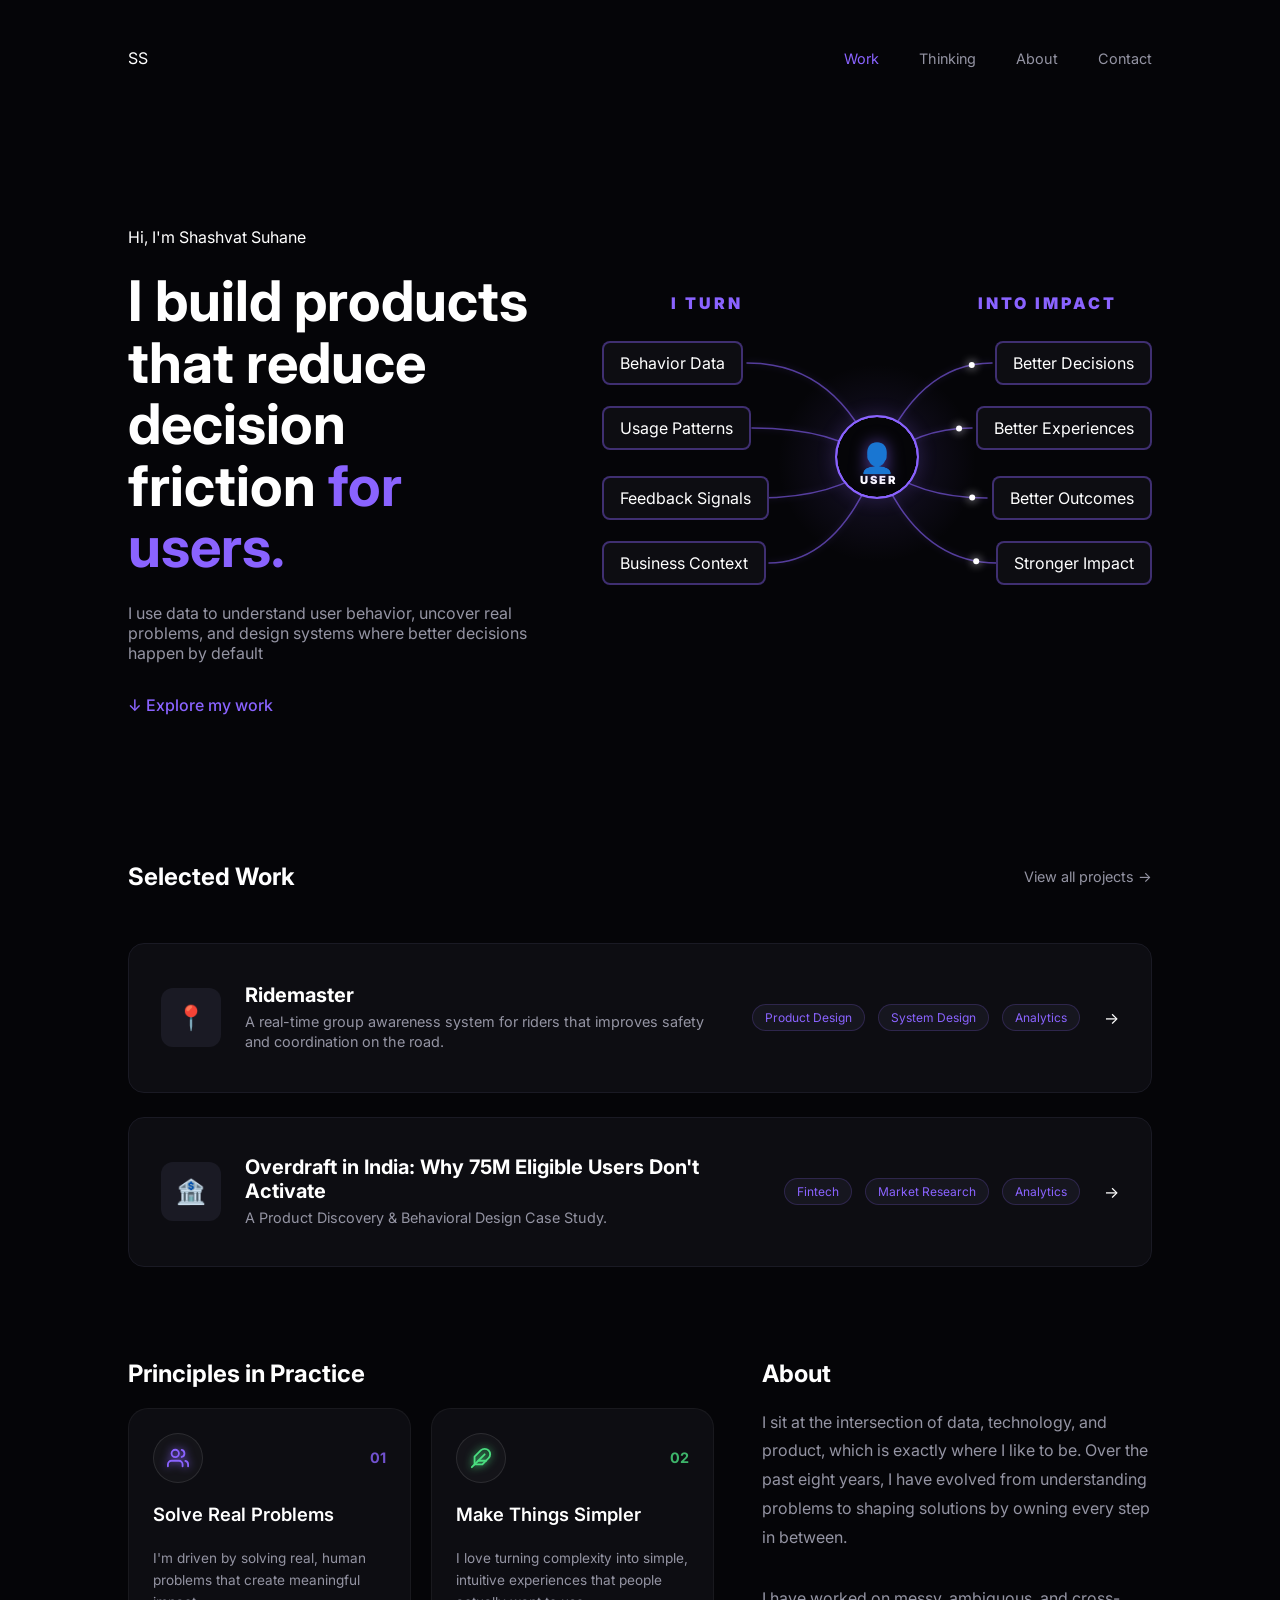
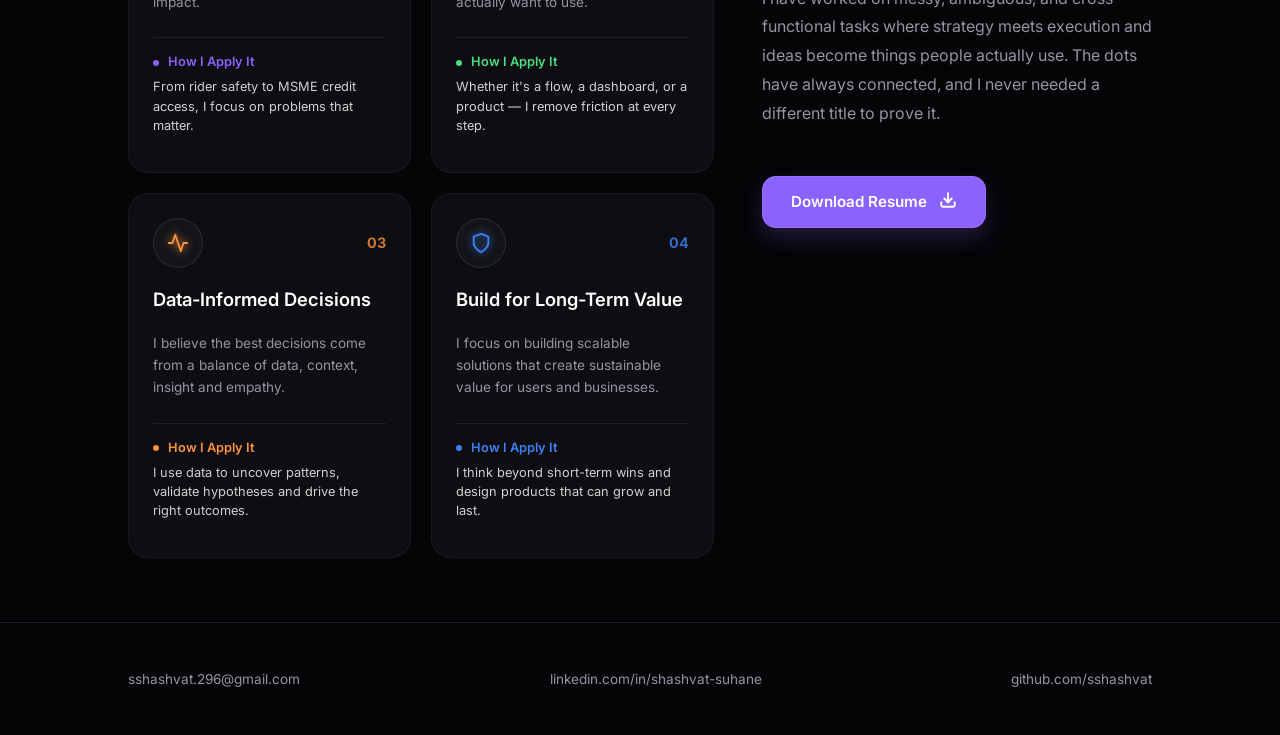
==== index.html @ 55e7e3af "philosphy header" ====
<!DOCTYPE html>
<html lang="en">
<head>
    <meta charset="UTF-8">
    <meta name="viewport" content="width=device-width, initial-scale=1.0">
    <title>Shashvat Suhane | PM Portfolio</title>
    <link rel="stylesheet" href="styles.css">
    <link href="https://fonts.googleapis.com/css2?family=Inter:wght@400;500;700&display=swap" rel="stylesheet">
</head>
<body>
    <header>
        <nav>
            <div class="logo">SS</div>
            <ul>
                <li><a href="#work" class="active">Work</a></li>
                <li><a href="#thinking">Thinking</a></li>
                <li><a href="#about">About</a></li>
                <li><a href="#">Contact</a></li>
            </ul>
        </nav>
    </header>

    <main>
        <section class="hero">
            <div class="hero-text">
                <p class="greeting">Hi, I'm Shashvat Suhane</p>
                <h1>I build products that reduce decision friction<span> for users.</span></h1>
                <p class="subtext">I use data to understand user behavior, uncover real problems, and design systems where better decisions happen by default </span></p>
                <a href="#work" class="explore-link">↓ Explore my work</a>
            </div>

            <div class="data-flow-container">
    <div class="column-header left-header">I TURN</div>
    <div class="column-header right-header">INTO IMPACT</div>

    <!-- ADD THIS WRAPPER TO LOCK ALIGNMENT -->
    <div class="flow-inner-box">
        <div class="nodes left">
            <div class="node n1">Behavior Data</div>
            <div class="node n2">Usage Patterns</div>
            <div class="node n3">Feedback Signals</div>
            <div class="node n4">Business Context</div>
        </div>

        <div class="user-core">
            <div class="user-icon-circle">
                <span class="user-icon">👤</span>
                <div class="pulse-ring"></div>
                <div class="pulse-ring delay"></div>
            </div>
            <span class="label">USER</span>
        </div>

        <div class="nodes right">
            <div class="node n5">Better Decisions</div>
            <div class="node n6">Better Experiences</div>
            <div class="node n7">Better Outcomes</div>
            <div class="node n8">Stronger Impact</div>
        </div>
    <svg class="flow-lines" viewBox="0 0 500 500" preserveAspectRatio="none">
    <path id="p1" d="M120,150 Q210,150 250,250" class="path-line"></path>
    <path id="p2" d="M125,215 Q210,215 250,250" class="path-line"></path>
    <path id="p3" d="M130,285 Q210,285 250,250" class="path-line"></path>
    <path id="p4" d="M142,350 Q210,350 250,250" class="path-line"></path>
    
    <path id="p5" d="M250,250 Q290,150 365,150" class="path-line"></path>
    <path id="p6" d="M250,250 Q290,215 345,215" class="path-line"></path>
    <path id="p7" d="M250,250 Q290,285 360,285" class="path-line"></path>
    <path id="p8" d="M250,250 Q290,350 370,350" class="path-line"></path>

        <circle r="3" fill="#fff" class="particle">
    <animateMotion dur="2s" repeatCount="indefinite" calcMode="linear"><mpath href="#p1"></mpath></animateMotion>
</circle>
<circle r="3" fill="#fff" class="particle">
    <animateMotion dur="2s" repeatCount="indefinite" calcMode="linear"><mpath href="#p2"></mpath></animateMotion>
</circle>
<circle r="3" fill="#fff" class="particle">
    <animateMotion dur="2s" repeatCount="indefinite" calcMode="linear"><mpath href="#p3"></mpath></animateMotion></circle>
<circle r="3" fill="#fff" class="particle">
    <animateMotion dur="2s" repeatCount="indefinite" calcMode="linear"><mpath href="#p4"></mpath></animateMotion>
</circle>

<circle r="3" fill="#fff" class="particle">
    <animateMotion dur="2s" repeatCount="indefinite" keyPoints="0;1" keyTimes="0;1" calcMode="linear">
        <mpath href="#p5"></mpath></animateMotion>
</circle>
<circle r="3" fill="#fff" class="particle">
    <animateMotion dur="2s" repeatCount="indefinite" keyPoints="0;1" keyTimes="0;1" calcMode="linear">
        <mpath href="#p6"></mpath></animateMotion>
</circle>
<circle r="3" fill="#fff" class="particle">
    <animateMotion dur="2s" repeatCount="indefinite" keyPoints="0;1" keyTimes="0;1" calcMode="linear">
        <mpath href="#p7"></mpath></animateMotion>
</circle>
<circle r="3" fill="#fff" class="particle">
    <animateMotion dur="2s" repeatCount="indefinite" keyPoints="0;1" keyTimes="0;1" calcMode="linear">
        <mpath href="#p8"></mpath></animateMotion>
</circle>
    </svg>
</div>
        </section>

        <section id="work" class="work-section">
            <div class="section-header">
                <h2>Selected Work</h2>
                <a href="#" class="view-all">View all projects →</a>
            </div>

            <div class="project-card" data-project="ridemaster" style="cursor: pointer;">
    <div class="proj-icon">📍</div>
    <div class="proj-main">
        <h3>Ridemaster</h3>
        <p>A real-time group awareness system for riders that improves safety and coordination on the road.</p>
    </div>
    <div class="proj-tags">
        <span>Product Design</span>
        <span>System Design</span>
        <span>Analytics</span>
    </div>
    <div class="proj-arrow">→</div>
</div>

           <div class="project-card" data-project="overdraft" style="cursor: pointer;">
    <div class="proj-icon msme-icon">🏦</div>
    <div class="proj-main">
        <h3>Overdraft in India: Why 75M Eligible Users Don't Activate</h3>
        <p>A Product Discovery & Behavioral Design Case Study.</p>
    </div>
    <div class="proj-tags">
        <span>Fintech</span><span>Market Research</span><span>Analytics</span>
    </div>
    <div class="proj-arrow">→</div>
</div>
        </section>

        <section class="bottom-grid">

            <div class="principles-column">
            <h2 class="section-heading">Principles in Practice</h2>
            <div class="philosophy-grid">
    <div class="p-card purple">
        <div class="p-header">
            <div class="p-icon">
                <svg viewBox="0 0 24 24" fill="none" stroke="currentColor" stroke-width="2" stroke-linecap="round" stroke-linejoin="round">
                    <path d="M17 21v-2a4 4 0 0 0-4-4H5a4 4 0 0 0-4 4v2"></path>
                    <circle cx="9" cy="7" r="4"></circle>
                    <path d="M23 21v-2a4 4 0 0 0-3-3.87"></path>
                    <path d="M16 3.13a4 4 0 0 1 0 7.75"></path>
                </svg>
            </div>
            <span class="p-num">01</span>
        </div>
        <h3>Solve Real Problems</h3>
        <p class="p-desc">I'm driven by solving real, human problems that create meaningful impact.</p>
        <div class="p-apply">
            <span class="dot"></span> How I apply it
            <p>From rider safety to MSME credit access, I focus on problems that matter.</p>
        </div>
    </div>

    <div class="p-card green">
        <div class="p-header">
            <div class="p-icon">
                <svg viewBox="0 0 24 24" fill="none" stroke="currentColor" stroke-width="2" stroke-linecap="round" stroke-linejoin="round">
                    <path d="M20.24 12.24a6 6 0 0 0-8.49-8.49L5 10.5V19h8.5z"></path>
                    <line x1="16" y1="8" x2="2" y2="22"></line>
                    <line x1="17.5" y1="15" x2="9" y2="15"></line>
                </svg>
            </div>
            <span class="p-num">02</span>
        </div>
        <h3>Make Things Simpler</h3>
        <p class="p-desc">I love turning complexity into simple, intuitive experiences that people actually want to use.</p>
        <div class="p-apply">
            <span class="dot"></span> How I apply it
            <p>Whether it's a flow, a dashboard, or a product — I remove friction at every step.</p>
        </div>
    </div>

    <div class="p-card orange">
        <div class="p-header">
            <div class="p-icon">
                <svg viewBox="0 0 24 24" fill="none" stroke="currentColor" stroke-width="2" stroke-linecap="round" stroke-linejoin="round">
                    <polyline points="22 12 18 12 15 21 9 3 6 12 2 12"></polyline>
                </svg>
            </div>
            <span class="p-num">03</span>
        </div>
        <h3>Data-Informed Decisions</h3>
        <p class="p-desc">I believe the best decisions come from a balance of data, context, insight and empathy.</p>
        <div class="p-apply">
            <span class="dot"></span> How I apply it
            <p>I use data to uncover patterns, validate hypotheses and drive the right outcomes.</p>
        </div>
    </div>

    <div class="p-card blue">
        <div class="p-header">
            <div class="p-icon">
                <svg viewBox="0 0 24 24" fill="none" stroke="currentColor" stroke-width="2" stroke-linecap="round" stroke-linejoin="round">
                    <path d="M12 22s8-4 8-10V5l-8-3-8 3v7c0 6 8 10 8 10z"></path>
                </svg>
            </div>
            <span class="p-num">04</span>
        </div>
        <h3>Build for Long-Term Value</h3>
        <p class="p-desc">I focus on building scalable solutions that create sustainable value for users and businesses.</p>
        <div class="p-apply">
            <span class="dot"></span> How I apply it
            <p>I think beyond short-term wins and design products that can grow and last.</p>
        </div>
    </div>
</div>
</div>
            <div class="about-box" id="about">
                <h2>About</h2>
                <p>I sit at the intersection of data, technology, and product, which is exactly where I like to be. Over the past eight years, I have evolved from understanding problems to shaping solutions by owning every step in between.</p>
<p>I have worked on messy, ambiguous, and cross-functional tasks where strategy meets execution and ideas become things people actually use. The dots have always connected, and I never needed a different title to prove it.
</p>
<a href="assets/Shashvat_Suhane_Resume.pdf" download class="resume-btn">
        <span class="btn-text">Download Resume</span>
        <span class="btn-icon">
            <svg viewBox="0 0 24 24" fill="none" stroke="currentColor" stroke-width="2.5" stroke-linecap="round" stroke-linejoin="round">
                <path d="M21 15v4a2 2 0 0 1-2 2H5a2 2 0 0 1-2-2v-4"></path>
                <polyline points="7 10 12 15 17 10"></polyline>
                <line x1="12" y1="15" x2="12" y2="3"></line>
            </svg>
        </span>
    </a>
            </div>
        </section>
    </main>

    <footer>
        <div class="footer-links">
            <a href="mailto:sshashvat.296@gmail.com">sshashvat.296@gmail.com</a>
            <a href="#">linkedin.com/in/shashvat-suhane</a>
            <a href="#">github.com/sshashvat</a>
        </div>
    </footer>
<div id="projectModal" class="modal">
    <div class="modal-content">
        <span class="close-button">&times;</span>
        <div id="modalBody">
            </div>
    </div>
</div>
<script src="script.js"></script>
</body>
</html>
---- styles.css ----
:root {
    --bg-color: #050508;
    --card-bg: #0d0d12;
    --text-primary: #ffffff;
    --text-secondary: #9494a3;
    --accent-purple: #8a63ff;
}

body {
    background-color: var(--bg-color);
    color: var(--text-primary);
    font-family: 'Inter', sans-serif;
    margin: 0;
    scroll-behavior: smooth;
}

/* NAVBAR */
header nav {
    display: flex;
    justify-content: space-between;
    padding: 2rem 10%;
    align-items: center;
}
nav ul { display: flex; list-style: none; gap: 2.5rem; }
nav a { text-decoration: none; color: var(--text-secondary); font-size: 0.9rem; transition: 0.3s; }
nav a.active, nav a:hover { color: var(--accent-purple); }

/* HERO */
.hero {
    padding: 2rem 10%;
    display: flex;
    align-items: center;
    justify-content: space-between;
    gap: 60px;
    min-height: 70vh;
}
.hero-text {
    flex: 1; /* Takes up half the space */
    max-width: 500px;
}
.hero h1 { font-size: 3.5rem; line-height: 1.1; margin: 1.5rem 0; font-weight: 700; }
.hero h1 span { color: var(--accent-purple); }
.subtext { color: var(--text-secondary); max-width: 600px; margin-bottom: 2rem; }
.explore-link { color: var(--accent-purple); text-decoration: none; font-weight: 500; }

/* DATA FLOW (Alignment Fixed) */
/* 1. The Container: Force a stable width so Windows scrollbars don't 'push' it */
.data-flow-container {
    flex: 1.2;
    height: 500px;
    position: relative;
    display: flex;
    justify-content: center;
    align-items: center;
    width: 100%;
    scrollbar-gutter: stable; /* Prevents layout shift on Windows */
}
.flow-inner-box {
    position: relative;
    width: 550px; /* Slightly wider than SVG to give nodes breathing room */
    height: 500px;
    margin: 0 auto;
}

/* .nodes.left .node { left: 12%; transform: translateY(-50%); } */
/* .nodes.right .node { right: 12%; transform: translateY(-50%); } */
.nodes.left .node { 
    left: 0; 
    transform: translateY(-50%); 
    text-align: right;
}
.nodes.right .node { 
    right: 0; 
    transform: translateY(-50%); 
    text-align: left;
}
.nodes {
    position: absolute;
    width: 100%;
    height: 100%;
    z-index: 10;
    pointer-events: none;
}
.node-svg {
    width: 18px;
    height: 18px;
    margin-right: 12px;
    stroke: var(--accent-purple);
    stroke-width: 2;
    filter: drop-shadow(0 0 1.5px var(--accent-purple)); /* Reduced from 5px to 3px to stop bleed */
}
.node {
    position: absolute;
    transform: translateY(-50%); /* Keeps node center-aligned to line-end */
    background: #0d0d12; 
    border: 2px solid rgba(138, 99, 255, 0.4);
    padding: 10px 16px;
    border-radius: 8px;
    z-index: 110;
    white-space: nowrap;
}
.node:hover {
    background: rgba(138, 99, 255, 0.15);
    border-color: #8a63ff;
    box-shadow: 0 0 20px rgba(138, 99, 255, 0.3);
    transform: translateY(-2px) scale(1.02);
}
/* Left Side Nodes (I TURN) */
/* Left Side Nodes (I TURN) - Squeezed Vertically */
.nodes.left .node { left: 0; }
.n1 { top: 150px; }
.n2 { top: 215px; }
.n3 { top: 285px; }
.n4 { top: 350px; }

/* Right Side Nodes (INTO IMPACT) - Squeezed Vertically */
.nodes.right .node { right: 0; }
.n5 { top: 150px; }
.n6 { top: 215px; }
.n7 { top: 285px; }
.n8 { top: 350px; }

.user-core {
    position: absolute;
    top: 250px;
    left: 50%;
    transform: translate(-50%, -50%);
    z-index: 100;
    display: flex;
    flex-direction: column;
    align-items: center;/* Remove any height/width here to prevent shifting */
    justify-content: center; /* Ensures content stays vertically centered */
    width: 110px;  /* Match the .user-icon-circle width */
    height: 110px; /* Match the .user-icon-circle height */
}
.user-icon {
    font-size: 1.8rem;
    z-index: 102;
    filter: drop-shadow(0 0 8px rgba(138, 99, 255, 0.6));
}
.user-core .sub-label {
    position: relative;
    bottom: 25px;
    left: 2%; /* Places this right at the bottom edge or just below */
    font-size: 0.5rem;
    color: var(--text-secondary);
    white-space: nowrap;
    margin-top: 2px; /* Small gap from the main label */
}
.user-core::before {
    content: '';
    position: absolute;
    width: 200px;
    height: 200px;
    background: radial-gradient(circle, rgba(138, 99, 255, 0.15) 0%, transparent 70%);
    z-index: -1;
}

.user-core .label {
    position: relative;
    bottom: 24px; /* Adjust this number to move the text UP into the circle */
    left: 18%;
    transform: translateX(-50%);
    font-size: 0.7rem;
    font-weight: 900;
    letter-spacing: 2px;
    color: #ffffff;
    text-transform: uppercase;
    margin: 0; /* Removes default browser spacing that pushes it out */
    line-height: 1; /* Tightens the vertical space */
}
.user-icon-circle {
    position: relative;
    width: 80px;
    height: 80px;
    background: var(--bg-color); /* Matches your dark background */
    border: 2px solid var(--accent-purple);
    border-radius: 50%;
    display: flex;
    align-items: center;
    justify-content: center;
    box-shadow: 0 0 20px rgba(138, 99, 255, 0.2);
}
.pulse-ring {
    position: absolute; width: 100%; height: 100%; border: 1px solid var(--accent-purple);
    border-radius: 50%; animation: ripple 4s linear infinite;
    will-change: transform, opacity;
    animation-fill-mode: backwards; /* Ensures the ring starts at 0% state immediately */
}
.pulse-ring.delay { animation-delay: 2s; }
@keyframes ripple { 0% {transform: scale(1); opacity: 0.6;} 100% {transform: scale(2.8); opacity: 0;} }
@keyframes pulseFlow {
    0% { opacity: 0; }
    20% { opacity: 1; }
    80% { opacity: 1; }
    100% { opacity: 0; }
}

/* .flow-lines { 
    position: absolute;
    top: 0;
    left: 0;
    width: 100%;
    height: 100%;
    z-index: 1;
}*/
.flow-lines {
    position: absolute;
    top: 0;
    left: 25px; /* Offset to center the 500px wide SVG in 550px wrapper */
    width: 500px;
    height: 500px;
    z-index: 1;
    pointer-events: none;
}
.path-line {
    fill: none;
    stroke: var(--accent-purple); /* Full color instead of opacity */
    stroke-width: 1.5;
    stroke-linecap: round;
    opacity: 0.6; /* Higher visibility */
    filter: drop-shadow(0 0 3px rgba(138, 99, 255, 0.4)); /* Subtle glow */
}
.particle {
    animation: pulseFlow 2s infinite linear;
    filter: drop-shadow(0 0 5px #fff); /* Make dots feel like light sparks */
}
/* SELECTED WORK */
.work-section { padding: 2rem 10%; }
.section-header { display: flex; justify-content: space-between; align-items: center; margin-bottom: 2rem; }
.view-all { color: var(--text-secondary); text-decoration: none; font-size: 0.9rem; }

.project-card {
    background: var(--card-bg);
    border: 1px solid #1a1a24;
    border-radius: 16px;
    padding: 1.5rem 2rem;
    display: flex;
    align-items: center; /* This keeps everything vertically centered */
    gap: 1.5rem;
    margin-bottom: 1.5rem;
    transition: 0.3s;
    cursor: pointer;
    min-height: 100px; /* Ensures a consistent baseline height */
    position: relative;
    overflow: hidden;
}
.project-card:last-child {
    margin-bottom: 0.5rem;
}
.proj-main {
    flex: 1;
    display: flex;
    flex-direction: column;
    justify-content: center;
}

.proj-main h3 {
    margin: 0 0 5px 0;
    font-size: 1.25rem;
}

.proj-main p {
    color: var(--text-secondary);
    margin: 0;
    font-size: 0.9rem;
    line-height: 1.4;
}

.proj-tags {
    display: flex;
    gap: 0.8rem;
    flex-wrap: wrap;
    justify-content: flex-end;
}

.project-card:hover { border-color: var(--accent-purple); transform: translateX(10px); }
.proj-icon { font-size: 1.5rem; background: #1a1a24; padding: 15px; border-radius: 12px; }

.proj-tags span { background: #16161f; color: var(--accent-purple); padding: 5px 12px; border-radius: 20px; font-size: 0.75rem; border: 1px solid rgba(138, 99, 255, 0.2); }

/* BOTTOM GRID */
.bottom-grid { 
    padding: 2rem 10%; 
    display: grid; 
    grid-template-columns: 1.5fr 1fr; /* Adjusted for your 4-card layout */
    gap: 3rem; 
    border-top: none; /* Changed from 1px solid #1a1a24 */
}
.about-box p { color: var(--text-secondary); line-height: 1.8; margin-bottom: 2rem; }
.more-link { color: var(--accent-purple); text-decoration: none; font-weight: 600; }

/* FOOTER */
footer { padding: 3rem 10%; border-top: 1px solid #1a1a24; text-align: center; }
.footer-links { display: flex; justify-content: space-between; }
.footer-links a { color: var(--text-secondary); text-decoration: none; font-size: 0.85rem; }
.column-header {
    position: absolute;
    top: -30px;
    font-size: 1rem;
    font-weight: 900;
    letter-spacing: 3px;
    color: var(--accent-purple);
    background: transparent;
    text-transform: uppercase;
    pointer-events: none;
     
    padding: 2px 8px; /* Give it a tiny bit of space */
    z-index: 200; /* Maximize the stack level */
}
/* Perfect alignment for the headers */
.left-header { left: 11%; top: 78px; text-align: center; }
.right-header { right: 5%; top: 78px; text-align: right; }
.modal {
    display: none; 
    position: fixed; 
    z-index: 99999 !important; 
    left: 0; top: 0;
    width: 100%; height: 100%;
    background-color: rgba(5, 5, 8, 0.95);
    backdrop-filter: blur(10px);
}

/* Modal Window */
.modal-content {
    background-color: #0d0d12;
    margin: 5% auto;
    padding: 40px;
    border: 1px solid rgba(138, 99, 255, 0.3);
    width: 80%;
    max-width: 900px;
    border-radius: 24px;
    color: white;
    max-height: 85vh;
    overflow-y: auto;
}

/* Close Button */
.close-button {
    position: absolute;
    right: 30px; top: 20px;
    font-size: 35px;
    cursor: pointer;
    color: #8a63ff;
}

.close-button:hover {
    color: var(--accent-purple);
}
.resource-btn {
    padding: 10px 18px;
    background: #16161e;
    border: 1px solid #222;
    border-radius: 10px;
    color: #fff;
    text-decoration: none;
    font-size: 0.85rem;
    font-weight: 500;
    transition: 0.2s;
}
.resource-btn:hover {
    border-color: var(--accent-purple);
    background: rgba(138, 99, 255, 0.1);
}
ux-placeholder {
    aspect-ratio: 9/16; /* Mobile phone shape */
    background: #1a1a24;
    border: 1px dashed #333;
    border-radius: 16px;
    display: flex;
    align-items: center;
    justify-content: center;
    font-size: 0.8rem;
    overflow: hidden;
}
.ux-placeholder img {
    width: 100%;
    height: 100%;
    object-fit: cover;
}
/* Philosophy Section Grid */
.philosophy-grid {
    display: grid;
    grid-template-columns: repeat(2, 1fr);
    gap: 20px;
    margin-bottom: 2rem;
    width: 100%;
}

.p-card {
    background: #0d0d12;
    border: 1px solid rgba(255, 255, 255, 0.05);
    border-radius: 20px;
    padding: 24px;
    display: flex;
    flex-direction: column;
    transition: transform 0.3s ease, border-color 0.3s ease;
}

/* Color Tokens */
.p-card.purple { --accent: #8a63ff; }
.p-card.green { --accent: #4ade80; }
.p-card.orange { --accent: #fb923c; }
.p-card.blue { --accent: #3b82f6; }

.p-header {
    display: flex;
    justify-content: space-between;
    align-items: center;
    margin-bottom: 20px;
}

/* Icon Styles with Glow */
.p-icon {
    width: 48px;
    height: 48px;
    background: rgba(255, 255, 255, 0.03);
    border: 1px solid rgba(255, 255, 255, 0.1);
    border-radius: 50%;
    display: flex;
    align-items: center;
    justify-content: center;
}

.p-icon svg {
    width: 22px;
    height: 22px;
    stroke: var(--accent);
    filter: drop-shadow(0 0 4px var(--accent));
}

.p-num {
    color: var(--accent);
    font-size: 0.9rem;
    font-weight: 700;
    opacity: 0.8;
}

/* Typography */
.p-card h3 {
    margin: 0 0 10px 0;
    font-size: 1.15rem;
    color: #ffffff;
    font-weight: 600;
}

.p-desc {
    color: #9494a3;
    font-size: 0.85rem;
    line-height: 1.6;
    margin-bottom: 24px;
    min-height: 40px; /* Keeps card heights consistent */
}

/* "How I apply it" Footer */
.p-apply {
    border-top: 1px solid rgba(255, 255, 255, 0.08);
    padding-top: 16px;
    font-size: 0.8rem;
    color: var(--accent);
    font-weight: 600;
    text-transform: capitalize;
}

.p-apply .dot {
    display: inline-block;
    width: 6px;
    height: 6px;
    background: var(--accent);
    border-radius: 50%;
    margin-right: 6px;
    vertical-align: middle;
}

.p-apply p {
    color: #d1d1d1;
    font-weight: 400;
    margin-top: 8px;
    line-height: 1.5;
    text-transform: none;
}

/* Hover States */
.p-card:hover {
    border-color: var(--accent);
    transform: translateY(-5px);
}
.resume-btn {
    display: inline-flex;
    align-items: center;
    gap: 12px;
    margin-top: 1rem;
    padding: 14px 28px;
    background: #8a63ff; /* Your Brand Purple */
    color: #fff;
    text-decoration: none;
    font-weight: 600;
    font-size: 0.95rem;
    border-radius: 14px;
    transition: all 0.4s cubic-bezier(0.175, 0.885, 0.32, 1.275); /* Jitter-style spring */
    border: 1px solid rgba(255, 255, 255, 0.1);
    box-shadow: 0 10px 20px rgba(138, 99, 255, 0.2);
}

.btn-icon svg {
    width: 18px;
    height: 18px;
    transition: transform 0.3s ease;
}

/* Hover States */
.resume-btn:hover {
    transform: translateY(-5px);
    background: #9b7aff; /* Slightly lighter purple */
    box-shadow: 0 15px 30px rgba(138, 99, 255, 0.4);
}

.resume-btn:hover .btn-icon {
    animation: bounceIcon 0.6s ease infinite;
}

/* Active/Click State */
.resume-btn:active {
    transform: translateY(0) scale(0.95);
}

@keyframes bounceIcon {
    0%, 100% { transform: translateY(0); }
    50% { transform: translateY(3px); }
}
body {
    -webkit-font-smoothing: antialiased;
    -moz-osx-font-smoothing: grayscale;
    text-rendering: optimizeLegibility;
}
/* MOBILE RESPONSIVENESS */
@media screen and (max-width: 768px) {
    /* 1. Layout Fundamentals */
    .hero {
        flex-direction: column;
        padding: 80px 20px 40px; /* Space for the fixed header */
        gap: 60px;
    }

    .hero-text {
        text-align: center;
        max-width: 100%;
    }

    .hero h1 {
        font-size: 2.4rem;
        margin: 1rem 0;
    }

    /* 2. The Flow Redesign */
    .data-flow-container {
        height: auto;
        padding-bottom: 40px;
    }

    .flow-inner-box {
        width: 100%;
        max-width: 340px; /* Keeps it tight on small screens */
        height: auto;
        display: flex;
        flex-direction: column;
        align-items: center;
        position: relative;
    }

    /* Create a single vertical connecting line */
    .flow-inner-box::before {
        content: '';
        position: absolute;
        top: 0;
        bottom: 0;
        left: 50%;
        width: 2px;
        background: linear-gradient(to bottom, 
            transparent, 
            var(--accent-purple) 15%, 
            var(--accent-purple) 85%, 
            transparent);
        z-index: 0;
        opacity: 0.3;
    }

    /* 3. Node Adjustments */
    .nodes.left, .nodes.right {
        position: static;
        display: flex;
        flex-direction: column;
        gap: 16px;
        width: 100%;
        z-index: 2;
    }

    .node {
        position: static !important;
        transform: none !important;
        width: 100% !important;
        justify-content: flex-start;
        background: #0d0d12;
        padding: 12px 16px;
        font-size: 0.9rem;
        border: 1px solid rgba(138, 99, 255, 0.3);
        box-shadow: 0 4px 15px rgba(0,0,0,0.4);
    }

    .node-svg {
        width: 16px;
        height: 16px;
    }

    /* 4. The User Core "Station" */
    .user-core {
        position: relative !important;
        top: auto !important;
        left: auto !important;
        transform: none !important;
        margin: 30px 0;
        background: var(--bg-color);
        padding: 10px;
        z-index: 3;
    }

    /* 5. Section Headers for Mobile */
    .column-header {
        position: relative;
        top: auto !important;
        left: auto !important;
        right: auto !important;
        text-align: center;
        margin-bottom: 20px;
        font-size: 0.8rem;
        display: block; /* Bring them back but style them for mobile */
    }

    .right-header {
        margin-top: 30px;
    }

    /* 6. Hide the SVG lines (we replaced them with the CSS ::before line) */
    .flow-lines {
        display: none;
    }
}
/* 1. Reduce space after the header */
.principles-section .section-header h2 {
    margin-bottom: 1rem; /* Reduced from 2.5rem */
    font-size: 2rem;
    color: var(--text-primary);
}

/* 2. Tighten the overall section padding if needed */
.principles-section {
    width: 100%;
    margin-top: 1rem; /* Controls space above the header */
}
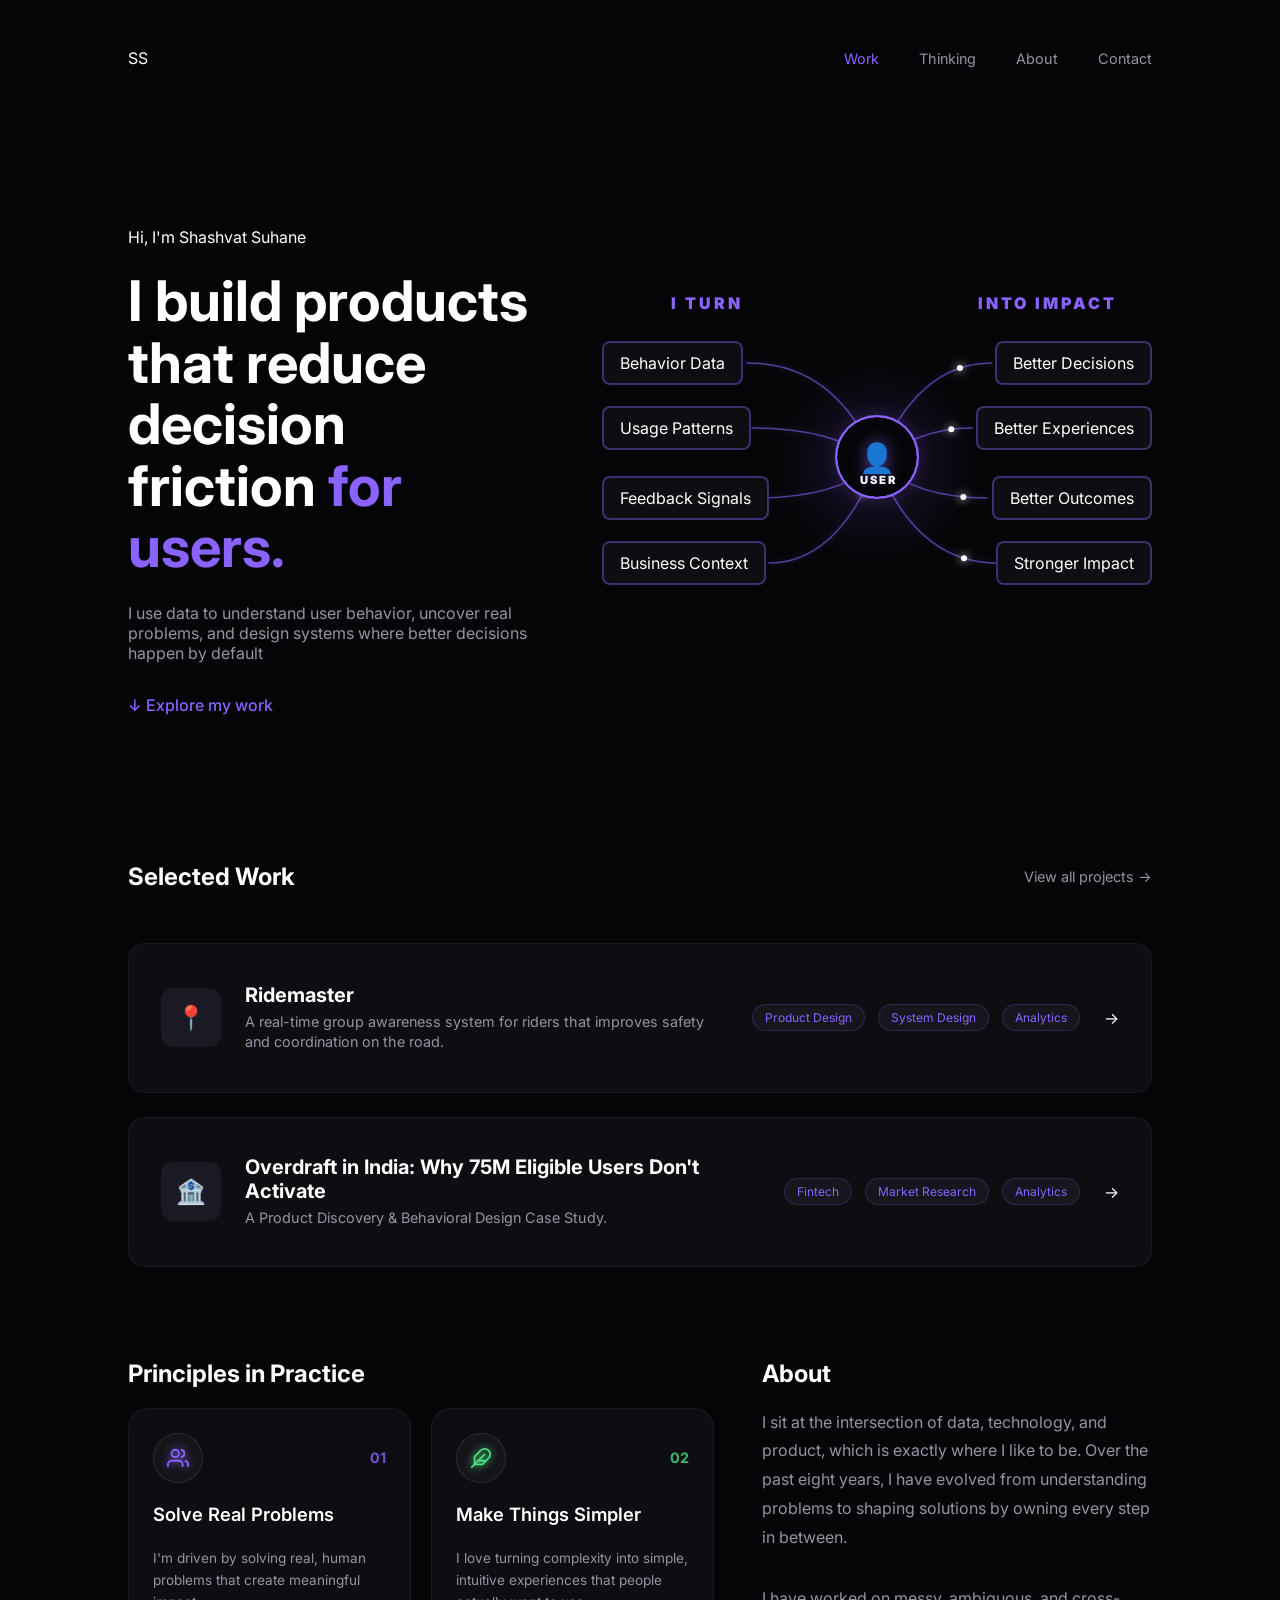
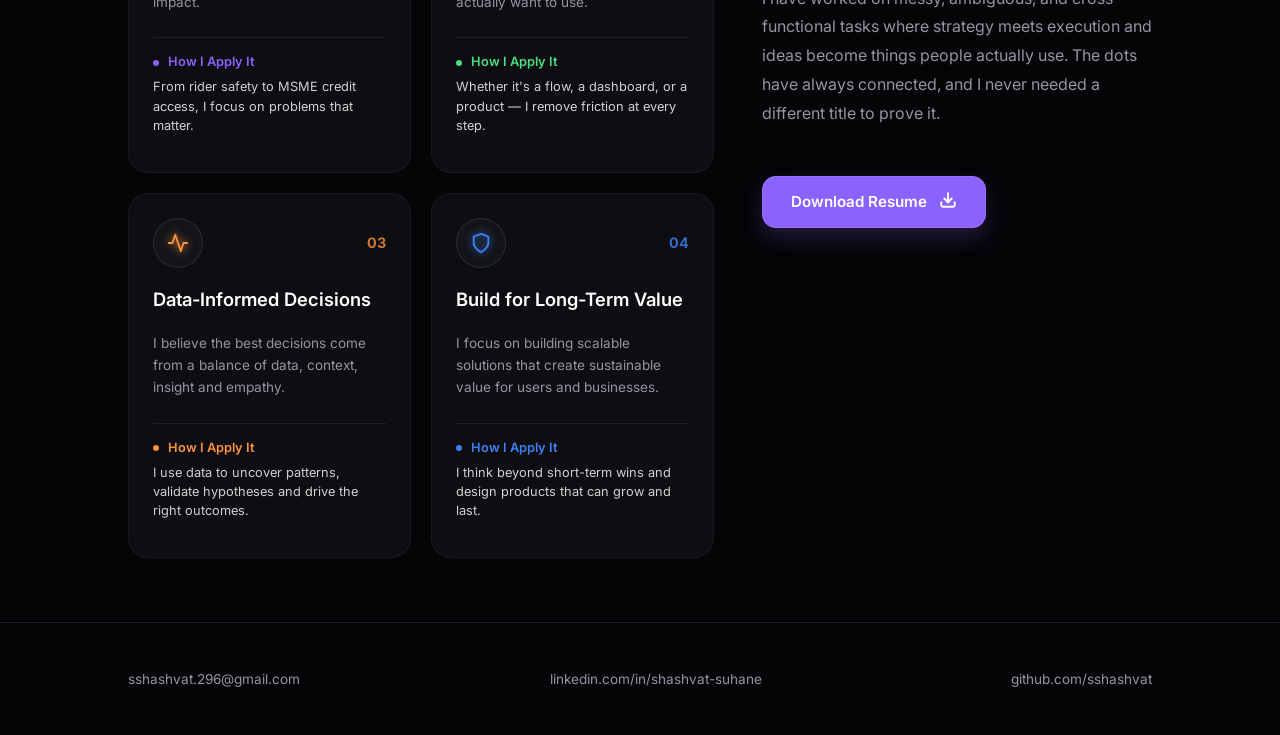
==== commit 840d585b: "Organize code" ====
--- a/index.html
+++ b/index.html
@@ -1,5 +1,9 @@
 <!DOCTYPE html>
 <html lang="en">
+
+<!-- ============================================================
+     HEAD
+     ============================================================ -->
 <head>
     <meta charset="UTF-8">
     <meta name="viewport" content="width=device-width, initial-scale=1.0">
@@ -7,7 +11,12 @@
     <link rel="stylesheet" href="styles.css">
     <link href="https://fonts.googleapis.com/css2?family=Inter:wght@400;500;700&display=swap" rel="stylesheet">
 </head>
+
 <body>
+
+    <!-- ============================================================
+         HEADER / NAVBAR
+         ============================================================ -->
     <header>
         <nav>
             <div class="logo">SS</div>
@@ -20,217 +29,299 @@
         </nav>
     </header>
 
+    <!-- ============================================================
+         MAIN CONTENT
+         ============================================================ -->
     <main>
+
+        <!-- --------------------------------------------------------
+             HERO SECTION
+             -------------------------------------------------------- -->
         <section class="hero">
+
+            <!-- Hero Text -->
             <div class="hero-text">
                 <p class="greeting">Hi, I'm Shashvat Suhane</p>
                 <h1>I build products that reduce decision friction<span> for users.</span></h1>
-                <p class="subtext">I use data to understand user behavior, uncover real problems, and design systems where better decisions happen by default </span></p>
+                <p class="subtext">
+                    I use data to understand user behavior, uncover real problems, and design
+                    systems where better decisions happen by default
+                </p>
                 <a href="#work" class="explore-link">↓ Explore my work</a>
             </div>
 
+            <!-- Data Flow Visualisation -->
             <div class="data-flow-container">
-    <div class="column-header left-header">I TURN</div>
-    <div class="column-header right-header">INTO IMPACT</div>
-
-    <!-- ADD THIS WRAPPER TO LOCK ALIGNMENT -->
-    <div class="flow-inner-box">
-        <div class="nodes left">
-            <div class="node n1">Behavior Data</div>
-            <div class="node n2">Usage Patterns</div>
-            <div class="node n3">Feedback Signals</div>
-            <div class="node n4">Business Context</div>
-        </div>
-
-        <div class="user-core">
-            <div class="user-icon-circle">
-                <span class="user-icon">👤</span>
-                <div class="pulse-ring"></div>
-                <div class="pulse-ring delay"></div>
-            </div>
-            <span class="label">USER</span>
-        </div>
-
-        <div class="nodes right">
-            <div class="node n5">Better Decisions</div>
-            <div class="node n6">Better Experiences</div>
-            <div class="node n7">Better Outcomes</div>
-            <div class="node n8">Stronger Impact</div>
-        </div>
-    <svg class="flow-lines" viewBox="0 0 500 500" preserveAspectRatio="none">
-    <path id="p1" d="M120,150 Q210,150 250,250" class="path-line"></path>
-    <path id="p2" d="M125,215 Q210,215 250,250" class="path-line"></path>
-    <path id="p3" d="M130,285 Q210,285 250,250" class="path-line"></path>
-    <path id="p4" d="M142,350 Q210,350 250,250" class="path-line"></path>
-    
-    <path id="p5" d="M250,250 Q290,150 365,150" class="path-line"></path>
-    <path id="p6" d="M250,250 Q290,215 345,215" class="path-line"></path>
-    <path id="p7" d="M250,250 Q290,285 360,285" class="path-line"></path>
-    <path id="p8" d="M250,250 Q290,350 370,350" class="path-line"></path>
-
-        <circle r="3" fill="#fff" class="particle">
-    <animateMotion dur="2s" repeatCount="indefinite" calcMode="linear"><mpath href="#p1"></mpath></animateMotion>
-</circle>
-<circle r="3" fill="#fff" class="particle">
-    <animateMotion dur="2s" repeatCount="indefinite" calcMode="linear"><mpath href="#p2"></mpath></animateMotion>
-</circle>
-<circle r="3" fill="#fff" class="particle">
-    <animateMotion dur="2s" repeatCount="indefinite" calcMode="linear"><mpath href="#p3"></mpath></animateMotion></circle>
-<circle r="3" fill="#fff" class="particle">
-    <animateMotion dur="2s" repeatCount="indefinite" calcMode="linear"><mpath href="#p4"></mpath></animateMotion>
-</circle>
-
-<circle r="3" fill="#fff" class="particle">
-    <animateMotion dur="2s" repeatCount="indefinite" keyPoints="0;1" keyTimes="0;1" calcMode="linear">
-        <mpath href="#p5"></mpath></animateMotion>
-</circle>
-<circle r="3" fill="#fff" class="particle">
-    <animateMotion dur="2s" repeatCount="indefinite" keyPoints="0;1" keyTimes="0;1" calcMode="linear">
-        <mpath href="#p6"></mpath></animateMotion>
-</circle>
-<circle r="3" fill="#fff" class="particle">
-    <animateMotion dur="2s" repeatCount="indefinite" keyPoints="0;1" keyTimes="0;1" calcMode="linear">
-        <mpath href="#p7"></mpath></animateMotion>
-</circle>
-<circle r="3" fill="#fff" class="particle">
-    <animateMotion dur="2s" repeatCount="indefinite" keyPoints="0;1" keyTimes="0;1" calcMode="linear">
-        <mpath href="#p8"></mpath></animateMotion>
-</circle>
-    </svg>
-</div>
-        </section>
-
+
+                <div class="column-header left-header">I TURN</div>
+                <div class="column-header right-header">INTO IMPACT</div>
+
+                <div class="flow-inner-box">
+
+                    <!-- Left Nodes -->
+                    <div class="nodes left">
+                        <div class="node n1">Behavior Data</div>
+                        <div class="node n2">Usage Patterns</div>
+                        <div class="node n3">Feedback Signals</div>
+                        <div class="node n4">Business Context</div>
+                    </div>
+
+                    <!-- User Core -->
+                    <div class="user-core">
+                        <div class="user-icon-circle">
+                            <span class="user-icon">👤</span>
+                            <div class="pulse-ring"></div>
+                            <div class="pulse-ring delay"></div>
+                        </div>
+                        <span class="label">USER</span>
+                    </div>
+
+                    <!-- Right Nodes -->
+                    <div class="nodes right">
+                        <div class="node n5">Better Decisions</div>
+                        <div class="node n6">Better Experiences</div>
+                        <div class="node n7">Better Outcomes</div>
+                        <div class="node n8">Stronger Impact</div>
+                    </div>
+
+                    <!-- Flow Lines SVG -->
+                    <svg class="flow-lines" viewBox="0 0 500 500" preserveAspectRatio="none">
+
+                        <!-- Paths: Left nodes → User core -->
+                        <path id="p1" d="M120,150 Q210,150 250,250" class="path-line"></path>
+                        <path id="p2" d="M125,215 Q210,215 250,250" class="path-line"></path>
+                        <path id="p3" d="M130,285 Q210,285 250,250" class="path-line"></path>
+                        <path id="p4" d="M142,350 Q210,350 250,250" class="path-line"></path>
+
+                        <!-- Paths: User core → Right nodes -->
+                        <path id="p5" d="M250,250 Q290,150 365,150" class="path-line"></path>
+                        <path id="p6" d="M250,250 Q290,215 345,215" class="path-line"></path>
+                        <path id="p7" d="M250,250 Q290,285 360,285" class="path-line"></path>
+                        <path id="p8" d="M250,250 Q290,350 370,350" class="path-line"></path>
+
+                        <!-- Particles: Left → Core -->
+                        <circle r="3" fill="#fff" class="particle">
+                            <animateMotion dur="2s" repeatCount="indefinite" calcMode="linear">
+                                <mpath href="#p1"></mpath>
+                            </animateMotion>
+                        </circle>
+                        <circle r="3" fill="#fff" class="particle">
+                            <animateMotion dur="2s" repeatCount="indefinite" calcMode="linear">
+                                <mpath href="#p2"></mpath>
+                            </animateMotion>
+                        </circle>
+                        <circle r="3" fill="#fff" class="particle">
+                            <animateMotion dur="2s" repeatCount="indefinite" calcMode="linear">
+                                <mpath href="#p3"></mpath>
+                            </animateMotion>
+                        </circle>
+                        <circle r="3" fill="#fff" class="particle">
+                            <animateMotion dur="2s" repeatCount="indefinite" calcMode="linear">
+                                <mpath href="#p4"></mpath>
+                            </animateMotion>
+                        </circle>
+
+                        <!-- Particles: Core → Right -->
+                        <circle r="3" fill="#fff" class="particle">
+                            <animateMotion dur="2s" repeatCount="indefinite" keyPoints="0;1" keyTimes="0;1" calcMode="linear">
+                                <mpath href="#p5"></mpath>
+                            </animateMotion>
+                        </circle>
+                        <circle r="3" fill="#fff" class="particle">
+                            <animateMotion dur="2s" repeatCount="indefinite" keyPoints="0;1" keyTimes="0;1" calcMode="linear">
+                                <mpath href="#p6"></mpath>
+                            </animateMotion>
+                        </circle>
+                        <circle r="3" fill="#fff" class="particle">
+                            <animateMotion dur="2s" repeatCount="indefinite" keyPoints="0;1" keyTimes="0;1" calcMode="linear">
+                                <mpath href="#p7"></mpath>
+                            </animateMotion>
+                        </circle>
+                        <circle r="3" fill="#fff" class="particle">
+                            <animateMotion dur="2s" repeatCount="indefinite" keyPoints="0;1" keyTimes="0;1" calcMode="linear">
+                                <mpath href="#p8"></mpath>
+                            </animateMotion>
+                        </circle>
+
+                    </svg><!-- /flow-lines -->
+
+                </div><!-- /flow-inner-box -->
+
+            </div><!-- /data-flow-container -->
+
+        </section><!-- /hero -->
+
+
+        <!-- --------------------------------------------------------
+             SELECTED WORK
+             -------------------------------------------------------- -->
         <section id="work" class="work-section">
+
             <div class="section-header">
                 <h2>Selected Work</h2>
                 <a href="#" class="view-all">View all projects →</a>
             </div>
 
+            <!-- Project: Ridemaster -->
             <div class="project-card" data-project="ridemaster" style="cursor: pointer;">
-    <div class="proj-icon">📍</div>
-    <div class="proj-main">
-        <h3>Ridemaster</h3>
-        <p>A real-time group awareness system for riders that improves safety and coordination on the road.</p>
-    </div>
-    <div class="proj-tags">
-        <span>Product Design</span>
-        <span>System Design</span>
-        <span>Analytics</span>
-    </div>
-    <div class="proj-arrow">→</div>
-</div>
-
-           <div class="project-card" data-project="overdraft" style="cursor: pointer;">
-    <div class="proj-icon msme-icon">🏦</div>
-    <div class="proj-main">
-        <h3>Overdraft in India: Why 75M Eligible Users Don't Activate</h3>
-        <p>A Product Discovery & Behavioral Design Case Study.</p>
-    </div>
-    <div class="proj-tags">
-        <span>Fintech</span><span>Market Research</span><span>Analytics</span>
-    </div>
-    <div class="proj-arrow">→</div>
-</div>
-        </section>
-
+                <div class="proj-icon">📍</div>
+                <div class="proj-main">
+                    <h3>Ridemaster</h3>
+                    <p>A real-time group awareness system for riders that improves safety and coordination on the road.</p>
+                </div>
+                <div class="proj-tags">
+                    <span>Product Design</span>
+                    <span>System Design</span>
+                    <span>Analytics</span>
+                </div>
+                <div class="proj-arrow">→</div>
+            </div>
+
+            <!-- Project: Overdraft -->
+            <div class="project-card" data-project="overdraft" style="cursor: pointer;">
+                <div class="proj-icon msme-icon">🏦</div>
+                <div class="proj-main">
+                    <h3>Overdraft in India: Why 75M Eligible Users Don't Activate</h3>
+                    <p>A Product Discovery &amp; Behavioral Design Case Study.</p>
+                </div>
+                <div class="proj-tags">
+                    <span>Fintech</span>
+                    <span>Market Research</span>
+                    <span>Analytics</span>
+                </div>
+                <div class="proj-arrow">→</div>
+            </div>
+
+        </section><!-- /work -->
+
+
+        <!-- --------------------------------------------------------
+             BOTTOM GRID  (Principles + About)
+             -------------------------------------------------------- -->
         <section class="bottom-grid">
 
+            <!-- Principles in Practice -->
             <div class="principles-column">
-            <h2 class="section-heading">Principles in Practice</h2>
-            <div class="philosophy-grid">
-    <div class="p-card purple">
-        <div class="p-header">
-            <div class="p-icon">
-                <svg viewBox="0 0 24 24" fill="none" stroke="currentColor" stroke-width="2" stroke-linecap="round" stroke-linejoin="round">
-                    <path d="M17 21v-2a4 4 0 0 0-4-4H5a4 4 0 0 0-4 4v2"></path>
-                    <circle cx="9" cy="7" r="4"></circle>
-                    <path d="M23 21v-2a4 4 0 0 0-3-3.87"></path>
-                    <path d="M16 3.13a4 4 0 0 1 0 7.75"></path>
-                </svg>
-            </div>
-            <span class="p-num">01</span>
-        </div>
-        <h3>Solve Real Problems</h3>
-        <p class="p-desc">I'm driven by solving real, human problems that create meaningful impact.</p>
-        <div class="p-apply">
-            <span class="dot"></span> How I apply it
-            <p>From rider safety to MSME credit access, I focus on problems that matter.</p>
-        </div>
-    </div>
-
-    <div class="p-card green">
-        <div class="p-header">
-            <div class="p-icon">
-                <svg viewBox="0 0 24 24" fill="none" stroke="currentColor" stroke-width="2" stroke-linecap="round" stroke-linejoin="round">
-                    <path d="M20.24 12.24a6 6 0 0 0-8.49-8.49L5 10.5V19h8.5z"></path>
-                    <line x1="16" y1="8" x2="2" y2="22"></line>
-                    <line x1="17.5" y1="15" x2="9" y2="15"></line>
-                </svg>
-            </div>
-            <span class="p-num">02</span>
-        </div>
-        <h3>Make Things Simpler</h3>
-        <p class="p-desc">I love turning complexity into simple, intuitive experiences that people actually want to use.</p>
-        <div class="p-apply">
-            <span class="dot"></span> How I apply it
-            <p>Whether it's a flow, a dashboard, or a product — I remove friction at every step.</p>
-        </div>
-    </div>
-
-    <div class="p-card orange">
-        <div class="p-header">
-            <div class="p-icon">
-                <svg viewBox="0 0 24 24" fill="none" stroke="currentColor" stroke-width="2" stroke-linecap="round" stroke-linejoin="round">
-                    <polyline points="22 12 18 12 15 21 9 3 6 12 2 12"></polyline>
-                </svg>
-            </div>
-            <span class="p-num">03</span>
-        </div>
-        <h3>Data-Informed Decisions</h3>
-        <p class="p-desc">I believe the best decisions come from a balance of data, context, insight and empathy.</p>
-        <div class="p-apply">
-            <span class="dot"></span> How I apply it
-            <p>I use data to uncover patterns, validate hypotheses and drive the right outcomes.</p>
-        </div>
-    </div>
-
-    <div class="p-card blue">
-        <div class="p-header">
-            <div class="p-icon">
-                <svg viewBox="0 0 24 24" fill="none" stroke="currentColor" stroke-width="2" stroke-linecap="round" stroke-linejoin="round">
-                    <path d="M12 22s8-4 8-10V5l-8-3-8 3v7c0 6 8 10 8 10z"></path>
-                </svg>
-            </div>
-            <span class="p-num">04</span>
-        </div>
-        <h3>Build for Long-Term Value</h3>
-        <p class="p-desc">I focus on building scalable solutions that create sustainable value for users and businesses.</p>
-        <div class="p-apply">
-            <span class="dot"></span> How I apply it
-            <p>I think beyond short-term wins and design products that can grow and last.</p>
-        </div>
-    </div>
-</div>
-</div>
+
+                <h2 class="section-heading">Principles in Practice</h2>
+
+                <div class="philosophy-grid">
+
+                    <!-- Card 01: Solve Real Problems -->
+                    <div class="p-card purple">
+                        <div class="p-header">
+                            <div class="p-icon">
+                                <svg viewBox="0 0 24 24" fill="none" stroke="currentColor" stroke-width="2" stroke-linecap="round" stroke-linejoin="round">
+                                    <path d="M17 21v-2a4 4 0 0 0-4-4H5a4 4 0 0 0-4 4v2"></path>
+                                    <circle cx="9" cy="7" r="4"></circle>
+                                    <path d="M23 21v-2a4 4 0 0 0-3-3.87"></path>
+                                    <path d="M16 3.13a4 4 0 0 1 0 7.75"></path>
+                                </svg>
+                            </div>
+                            <span class="p-num">01</span>
+                        </div>
+                        <h3>Solve Real Problems</h3>
+                        <p class="p-desc">I'm driven by solving real, human problems that create meaningful impact.</p>
+                        <div class="p-apply">
+                            <span class="dot"></span> How I apply it
+                            <p>From rider safety to MSME credit access, I focus on problems that matter.</p>
+                        </div>
+                    </div>
+
+                    <!-- Card 02: Make Things Simpler -->
+                    <div class="p-card green">
+                        <div class="p-header">
+                            <div class="p-icon">
+                                <svg viewBox="0 0 24 24" fill="none" stroke="currentColor" stroke-width="2" stroke-linecap="round" stroke-linejoin="round">
+                                    <path d="M20.24 12.24a6 6 0 0 0-8.49-8.49L5 10.5V19h8.5z"></path>
+                                    <line x1="16" y1="8" x2="2" y2="22"></line>
+                                    <line x1="17.5" y1="15" x2="9" y2="15"></line>
+                                </svg>
+                            </div>
+                            <span class="p-num">02</span>
+                        </div>
+                        <h3>Make Things Simpler</h3>
+                        <p class="p-desc">I love turning complexity into simple, intuitive experiences that people actually want to use.</p>
+                        <div class="p-apply">
+                            <span class="dot"></span> How I apply it
+                            <p>Whether it's a flow, a dashboard, or a product — I remove friction at every step.</p>
+                        </div>
+                    </div>
+
+                    <!-- Card 03: Data-Informed Decisions -->
+                    <div class="p-card orange">
+                        <div class="p-header">
+                            <div class="p-icon">
+                                <svg viewBox="0 0 24 24" fill="none" stroke="currentColor" stroke-width="2" stroke-linecap="round" stroke-linejoin="round">
+                                    <polyline points="22 12 18 12 15 21 9 3 6 12 2 12"></polyline>
+                                </svg>
+                            </div>
+                            <span class="p-num">03</span>
+                        </div>
+                        <h3>Data-Informed Decisions</h3>
+                        <p class="p-desc">I believe the best decisions come from a balance of data, context, insight and empathy.</p>
+                        <div class="p-apply">
+                            <span class="dot"></span> How I apply it
+                            <p>I use data to uncover patterns, validate hypotheses and drive the right outcomes.</p>
+                        </div>
+                    </div>
+
+                    <!-- Card 04: Build for Long-Term Value -->
+                    <div class="p-card blue">
+                        <div class="p-header">
+                            <div class="p-icon">
+                                <svg viewBox="0 0 24 24" fill="none" stroke="currentColor" stroke-width="2" stroke-linecap="round" stroke-linejoin="round">
+                                    <path d="M12 22s8-4 8-10V5l-8-3-8 3v7c0 6 8 10 8 10z"></path>
+                                </svg>
+                            </div>
+                            <span class="p-num">04</span>
+                        </div>
+                        <h3>Build for Long-Term Value</h3>
+                        <p class="p-desc">I focus on building scalable solutions that create sustainable value for users and businesses.</p>
+                        <div class="p-apply">
+                            <span class="dot"></span> How I apply it
+                            <p>I think beyond short-term wins and design products that can grow and last.</p>
+                        </div>
+                    </div>
+
+                </div><!-- /philosophy-grid -->
+
+            </div><!-- /principles-column -->
+
+
+            <!-- About -->
             <div class="about-box" id="about">
                 <h2>About</h2>
-                <p>I sit at the intersection of data, technology, and product, which is exactly where I like to be. Over the past eight years, I have evolved from understanding problems to shaping solutions by owning every step in between.</p>
-<p>I have worked on messy, ambiguous, and cross-functional tasks where strategy meets execution and ideas become things people actually use. The dots have always connected, and I never needed a different title to prove it.
-</p>
-<a href="assets/Shashvat_Suhane_Resume.pdf" download class="resume-btn">
-        <span class="btn-text">Download Resume</span>
-        <span class="btn-icon">
-            <svg viewBox="0 0 24 24" fill="none" stroke="currentColor" stroke-width="2.5" stroke-linecap="round" stroke-linejoin="round">
-                <path d="M21 15v4a2 2 0 0 1-2 2H5a2 2 0 0 1-2-2v-4"></path>
-                <polyline points="7 10 12 15 17 10"></polyline>
-                <line x1="12" y1="15" x2="12" y2="3"></line>
-            </svg>
-        </span>
-    </a>
-            </div>
-        </section>
-    </main>
-
+                <p>
+                    I sit at the intersection of data, technology, and product, which is exactly where I like to be.
+                    Over the past eight years, I have evolved from understanding problems to shaping solutions by
+                    owning every step in between.
+                </p>
+                <p>
+                    I have worked on messy, ambiguous, and cross-functional tasks where strategy meets execution
+                    and ideas become things people actually use. The dots have always connected, and I never needed
+                    a different title to prove it.
+                </p>
+                <a href="assets/Shashvat_Suhane_Resume.pdf" download class="resume-btn">
+                    <span class="btn-text">Download Resume</span>
+                    <span class="btn-icon">
+                        <svg viewBox="0 0 24 24" fill="none" stroke="currentColor" stroke-width="2.5" stroke-linecap="round" stroke-linejoin="round">
+                            <path d="M21 15v4a2 2 0 0 1-2 2H5a2 2 0 0 1-2-2v-4"></path>
+                            <polyline points="7 10 12 15 17 10"></polyline>
+                            <line x1="12" y1="15" x2="12" y2="3"></line>
+                        </svg>
+                    </span>
+                </a>
+            </div><!-- /about-box -->
+
+        </section><!-- /bottom-grid -->
+
+    </main><!-- /main -->
+
+
+    <!-- ============================================================
+         FOOTER
+         ============================================================ -->
     <footer>
         <div class="footer-links">
             <a href="mailto:sshashvat.296@gmail.com">sshashvat.296@gmail.com</a>
@@ -238,13 +329,23 @@
             <a href="#">github.com/sshashvat</a>
         </div>
     </footer>
-<div id="projectModal" class="modal">
-    <div class="modal-content">
-        <span class="close-button">&times;</span>
-        <div id="modalBody">
-            </div>
+
+
+    <!-- ============================================================
+         PROJECT MODAL
+         ============================================================ -->
+    <div id="projectModal" class="modal">
+        <div class="modal-content">
+            <span class="close-button">&times;</span>
+            <div id="modalBody"></div>
+        </div>
     </div>
-</div>
-<script src="script.js"></script>
+
+
+    <!-- ============================================================
+         SCRIPTS
+         ============================================================ -->
+    <script src="script.js"></script>
+
 </body>
 </html>
--- a/styles.css
+++ b/styles.css
@@ -1,10 +1,40 @@
+/* ============================================================
+   TABLE OF CONTENTS
+   1.  CSS Custom Properties (Design Tokens)
+   2.  Base / Reset
+   3.  Navbar
+   4.  Hero Section
+   5.  Data Flow — Container & Layout
+   6.  Data Flow — Nodes
+   7.  Data Flow — User Core
+   8.  Data Flow — Animations & Lines
+   9.  Selected Work
+   10. Bottom Grid
+   11. Footer
+   12. Modal
+   13. Philosophy Section
+   14. Resume Button
+   15. Mobile Responsiveness  (@media ≤ 768px)
+   16. Principles Section
+   ============================================================ */
+
+
+/* ============================================================
+   1. CSS CUSTOM PROPERTIES (Design Tokens)
+   ============================================================ */
+
 :root {
-    --bg-color: #050508;
-    --card-bg: #0d0d12;
-    --text-primary: #ffffff;
+    --bg-color:       #050508;
+    --card-bg:        #0d0d12;
+    --text-primary:   #ffffff;
     --text-secondary: #9494a3;
-    --accent-purple: #8a63ff;
-}
+    --accent-purple:  #8a63ff;
+}
+
+
+/* ============================================================
+   2. BASE / RESET
+   ============================================================ */
 
 body {
     background-color: var(--bg-color);
@@ -12,20 +42,48 @@
     font-family: 'Inter', sans-serif;
     margin: 0;
     scroll-behavior: smooth;
-}
-
-/* NAVBAR */
+
+    /* Font rendering */
+    -webkit-font-smoothing: antialiased;
+    -moz-osx-font-smoothing: grayscale;
+    text-rendering: optimizeLegibility;
+}
+
+
+/* ============================================================
+   3. NAVBAR
+   ============================================================ */
+
 header nav {
     display: flex;
     justify-content: space-between;
+    align-items: center;
     padding: 2rem 10%;
-    align-items: center;
-}
-nav ul { display: flex; list-style: none; gap: 2.5rem; }
-nav a { text-decoration: none; color: var(--text-secondary); font-size: 0.9rem; transition: 0.3s; }
-nav a.active, nav a:hover { color: var(--accent-purple); }
-
-/* HERO */
+}
+
+nav ul {
+    display: flex;
+    list-style: none;
+    gap: 2.5rem;
+}
+
+nav a {
+    text-decoration: none;
+    color: var(--text-secondary);
+    font-size: 0.9rem;
+    transition: 0.3s;
+}
+
+nav a.active,
+nav a:hover {
+    color: var(--accent-purple);
+}
+
+
+/* ============================================================
+   4. HERO SECTION
+   ============================================================ */
+
 .hero {
     padding: 2rem 10%;
     display: flex;
@@ -34,17 +92,44 @@
     gap: 60px;
     min-height: 70vh;
 }
+
 .hero-text {
     flex: 1; /* Takes up half the space */
     max-width: 500px;
 }
-.hero h1 { font-size: 3.5rem; line-height: 1.1; margin: 1.5rem 0; font-weight: 700; }
-.hero h1 span { color: var(--accent-purple); }
-.subtext { color: var(--text-secondary); max-width: 600px; margin-bottom: 2rem; }
-.explore-link { color: var(--accent-purple); text-decoration: none; font-weight: 500; }
-
-/* DATA FLOW (Alignment Fixed) */
-/* 1. The Container: Force a stable width so Windows scrollbars don't 'push' it */
+
+.hero h1 {
+    font-size: 3.5rem;
+    line-height: 1.1;
+    margin: 1.5rem 0;
+    font-weight: 700;
+}
+
+.hero h1 span {
+    color: var(--accent-purple);
+}
+
+.subtext {
+    color: var(--text-secondary);
+    max-width: 600px;
+    margin-bottom: 2rem;
+}
+
+.explore-link {
+    color: var(--accent-purple);
+    text-decoration: none;
+    font-weight: 500;
+}
+
+
+/* ============================================================
+   5. DATA FLOW — CONTAINER & LAYOUT
+   ============================================================ */
+
+/*
+ * The Container: Force a stable width so Windows scrollbars
+ * don't 'push' it around.
+ */
 .data-flow-container {
     flex: 1.2;
     height: 500px;
@@ -55,6 +140,7 @@
     width: 100%;
     scrollbar-gutter: stable; /* Prevents layout shift on Windows */
 }
+
 .flow-inner-box {
     position: relative;
     width: 550px; /* Slightly wider than SVG to give nodes breathing room */
@@ -62,238 +148,32 @@
     margin: 0 auto;
 }
 
-/* .nodes.left .node { left: 12%; transform: translateY(-50%); } */
-/* .nodes.right .node { right: 12%; transform: translateY(-50%); } */
-.nodes.left .node { 
-    left: 0; 
-    transform: translateY(-50%); 
-    text-align: right;
-}
-.nodes.right .node { 
-    right: 0; 
-    transform: translateY(-50%); 
-    text-align: left;
-}
-.nodes {
-    position: absolute;
-    width: 100%;
-    height: 100%;
-    z-index: 10;
-    pointer-events: none;
-}
-.node-svg {
-    width: 18px;
-    height: 18px;
-    margin-right: 12px;
-    stroke: var(--accent-purple);
-    stroke-width: 2;
-    filter: drop-shadow(0 0 1.5px var(--accent-purple)); /* Reduced from 5px to 3px to stop bleed */
-}
-.node {
-    position: absolute;
-    transform: translateY(-50%); /* Keeps node center-aligned to line-end */
-    background: #0d0d12; 
-    border: 2px solid rgba(138, 99, 255, 0.4);
-    padding: 10px 16px;
-    border-radius: 8px;
-    z-index: 110;
-    white-space: nowrap;
-}
-.node:hover {
-    background: rgba(138, 99, 255, 0.15);
-    border-color: #8a63ff;
-    box-shadow: 0 0 20px rgba(138, 99, 255, 0.3);
-    transform: translateY(-2px) scale(1.02);
-}
-/* Left Side Nodes (I TURN) */
-/* Left Side Nodes (I TURN) - Squeezed Vertically */
-.nodes.left .node { left: 0; }
-.n1 { top: 150px; }
-.n2 { top: 215px; }
-.n3 { top: 285px; }
-.n4 { top: 350px; }
-
-/* Right Side Nodes (INTO IMPACT) - Squeezed Vertically */
-.nodes.right .node { right: 0; }
-.n5 { top: 150px; }
-.n6 { top: 215px; }
-.n7 { top: 285px; }
-.n8 { top: 350px; }
-
-.user-core {
-    position: absolute;
-    top: 250px;
-    left: 50%;
-    transform: translate(-50%, -50%);
-    z-index: 100;
-    display: flex;
-    flex-direction: column;
-    align-items: center;/* Remove any height/width here to prevent shifting */
-    justify-content: center; /* Ensures content stays vertically centered */
-    width: 110px;  /* Match the .user-icon-circle width */
-    height: 110px; /* Match the .user-icon-circle height */
-}
-.user-icon {
-    font-size: 1.8rem;
-    z-index: 102;
-    filter: drop-shadow(0 0 8px rgba(138, 99, 255, 0.6));
-}
-.user-core .sub-label {
-    position: relative;
-    bottom: 25px;
-    left: 2%; /* Places this right at the bottom edge or just below */
-    font-size: 0.5rem;
-    color: var(--text-secondary);
-    white-space: nowrap;
-    margin-top: 2px; /* Small gap from the main label */
-}
-.user-core::before {
-    content: '';
-    position: absolute;
-    width: 200px;
-    height: 200px;
-    background: radial-gradient(circle, rgba(138, 99, 255, 0.15) 0%, transparent 70%);
-    z-index: -1;
-}
-
-.user-core .label {
-    position: relative;
-    bottom: 24px; /* Adjust this number to move the text UP into the circle */
-    left: 18%;
-    transform: translateX(-50%);
-    font-size: 0.7rem;
-    font-weight: 900;
-    letter-spacing: 2px;
-    color: #ffffff;
-    text-transform: uppercase;
-    margin: 0; /* Removes default browser spacing that pushes it out */
-    line-height: 1; /* Tightens the vertical space */
-}
-.user-icon-circle {
-    position: relative;
-    width: 80px;
-    height: 80px;
-    background: var(--bg-color); /* Matches your dark background */
-    border: 2px solid var(--accent-purple);
-    border-radius: 50%;
-    display: flex;
-    align-items: center;
-    justify-content: center;
-    box-shadow: 0 0 20px rgba(138, 99, 255, 0.2);
-}
-.pulse-ring {
-    position: absolute; width: 100%; height: 100%; border: 1px solid var(--accent-purple);
-    border-radius: 50%; animation: ripple 4s linear infinite;
-    will-change: transform, opacity;
-    animation-fill-mode: backwards; /* Ensures the ring starts at 0% state immediately */
-}
-.pulse-ring.delay { animation-delay: 2s; }
-@keyframes ripple { 0% {transform: scale(1); opacity: 0.6;} 100% {transform: scale(2.8); opacity: 0;} }
-@keyframes pulseFlow {
-    0% { opacity: 0; }
-    20% { opacity: 1; }
-    80% { opacity: 1; }
-    100% { opacity: 0; }
-}
-
-/* .flow-lines { 
-    position: absolute;
-    top: 0;
-    left: 0;
-    width: 100%;
-    height: 100%;
-    z-index: 1;
-}*/
+/* SVG lines — offset to center the 500px wide SVG in the 550px wrapper */
 .flow-lines {
     position: absolute;
     top: 0;
-    left: 25px; /* Offset to center the 500px wide SVG in 550px wrapper */
+    left: 25px;
     width: 500px;
     height: 500px;
     z-index: 1;
     pointer-events: none;
 }
+
 .path-line {
     fill: none;
-    stroke: var(--accent-purple); /* Full color instead of opacity */
+    stroke: var(--accent-purple);
     stroke-width: 1.5;
     stroke-linecap: round;
-    opacity: 0.6; /* Higher visibility */
-    filter: drop-shadow(0 0 3px rgba(138, 99, 255, 0.4)); /* Subtle glow */
-}
+    opacity: 0.6;
+    filter: drop-shadow(0 0 3px rgba(138, 99, 255, 0.4));
+}
+
 .particle {
     animation: pulseFlow 2s infinite linear;
-    filter: drop-shadow(0 0 5px #fff); /* Make dots feel like light sparks */
-}
-/* SELECTED WORK */
-.work-section { padding: 2rem 10%; }
-.section-header { display: flex; justify-content: space-between; align-items: center; margin-bottom: 2rem; }
-.view-all { color: var(--text-secondary); text-decoration: none; font-size: 0.9rem; }
-
-.project-card {
-    background: var(--card-bg);
-    border: 1px solid #1a1a24;
-    border-radius: 16px;
-    padding: 1.5rem 2rem;
-    display: flex;
-    align-items: center; /* This keeps everything vertically centered */
-    gap: 1.5rem;
-    margin-bottom: 1.5rem;
-    transition: 0.3s;
-    cursor: pointer;
-    min-height: 100px; /* Ensures a consistent baseline height */
-    position: relative;
-    overflow: hidden;
-}
-.project-card:last-child {
-    margin-bottom: 0.5rem;
-}
-.proj-main {
-    flex: 1;
-    display: flex;
-    flex-direction: column;
-    justify-content: center;
-}
-
-.proj-main h3 {
-    margin: 0 0 5px 0;
-    font-size: 1.25rem;
-}
-
-.proj-main p {
-    color: var(--text-secondary);
-    margin: 0;
-    font-size: 0.9rem;
-    line-height: 1.4;
-}
-
-.proj-tags {
-    display: flex;
-    gap: 0.8rem;
-    flex-wrap: wrap;
-    justify-content: flex-end;
-}
-
-.project-card:hover { border-color: var(--accent-purple); transform: translateX(10px); }
-.proj-icon { font-size: 1.5rem; background: #1a1a24; padding: 15px; border-radius: 12px; }
-
-.proj-tags span { background: #16161f; color: var(--accent-purple); padding: 5px 12px; border-radius: 20px; font-size: 0.75rem; border: 1px solid rgba(138, 99, 255, 0.2); }
-
-/* BOTTOM GRID */
-.bottom-grid { 
-    padding: 2rem 10%; 
-    display: grid; 
-    grid-template-columns: 1.5fr 1fr; /* Adjusted for your 4-card layout */
-    gap: 3rem; 
-    border-top: none; /* Changed from 1px solid #1a1a24 */
-}
-.about-box p { color: var(--text-secondary); line-height: 1.8; margin-bottom: 2rem; }
-.more-link { color: var(--accent-purple); text-decoration: none; font-weight: 600; }
-
-/* FOOTER */
-footer { padding: 3rem 10%; border-top: 1px solid #1a1a24; text-align: center; }
-.footer-links { display: flex; justify-content: space-between; }
-.footer-links a { color: var(--text-secondary); text-decoration: none; font-size: 0.85rem; }
+    filter: drop-shadow(0 0 5px #fff); /* Light spark effect */
+}
+
+/* Column headers — pinned above each node group */
 .column-header {
     position: absolute;
     top: -30px;
@@ -304,24 +184,342 @@
     background: transparent;
     text-transform: uppercase;
     pointer-events: none;
-     
-    padding: 2px 8px; /* Give it a tiny bit of space */
-    z-index: 200; /* Maximize the stack level */
-}
-/* Perfect alignment for the headers */
-.left-header { left: 11%; top: 78px; text-align: center; }
-.right-header { right: 5%; top: 78px; text-align: right; }
+    padding: 2px 8px;
+    z-index: 200;
+}
+
+.left-header  { left: 11%;  top: 78px; text-align: center; }
+.right-header { right: 5%; top: 78px; text-align: right;  }
+
+
+/* ============================================================
+   6. DATA FLOW — NODES
+   ============================================================ */
+
+.nodes {
+    position: absolute;
+    width: 100%;
+    height: 100%;
+    z-index: 10;
+    pointer-events: none;
+}
+
+/* Left node group */
+.nodes.left .node {
+    left: 0;
+    transform: translateY(-50%);
+    text-align: right;
+}
+
+/* Right node group */
+.nodes.right .node {
+    right: 0;
+    transform: translateY(-50%);
+    text-align: left;
+}
+
+/* Individual node card */
+.node {
+    position: absolute;
+    transform: translateY(-50%); /* Centre-aligns node to its line-end */
+    background: #0d0d12;
+    border: 2px solid rgba(138, 99, 255, 0.4);
+    padding: 10px 16px;
+    border-radius: 8px;
+    z-index: 110;
+    white-space: nowrap;
+}
+
+.node:hover {
+    background: rgba(138, 99, 255, 0.15);
+    border-color: #8a63ff;
+    box-shadow: 0 0 20px rgba(138, 99, 255, 0.3);
+    transform: translateY(-2px) scale(1.02);
+}
+
+/* Left-side node positions (I TURN) */
+.n1 { top: 150px; }
+.n2 { top: 215px; }
+.n3 { top: 285px; }
+.n4 { top: 350px; }
+
+/* Right-side node positions (INTO IMPACT) */
+.n5 { top: 150px; }
+.n6 { top: 215px; }
+.n7 { top: 285px; }
+.n8 { top: 350px; }
+
+/* Node icon */
+.node-svg {
+    width: 18px;
+    height: 18px;
+    margin-right: 12px;
+    stroke: var(--accent-purple);
+    stroke-width: 2;
+    /* Reduced from 5px to avoid glow bleed */
+    filter: drop-shadow(0 0 1.5px var(--accent-purple));
+}
+
+
+/* ============================================================
+   7. DATA FLOW — USER CORE (Centre Element)
+   ============================================================ */
+
+.user-core {
+    position: absolute;
+    top: 250px;
+    left: 50%;
+    transform: translate(-50%, -50%);
+    z-index: 100;
+    display: flex;
+    flex-direction: column;
+    align-items: center;
+    justify-content: center;
+    width: 110px;  /* Match .user-icon-circle width  */
+    height: 110px; /* Match .user-icon-circle height */
+}
+
+/* Radial glow behind the core */
+.user-core::before {
+    content: '';
+    position: absolute;
+    width: 200px;
+    height: 200px;
+    background: radial-gradient(circle, rgba(138, 99, 255, 0.15) 0%, transparent 70%);
+    z-index: -1;
+}
+
+.user-core .label {
+    position: relative;
+    bottom: 24px; /* Move text UP into the circle */
+    left: 18%;
+    transform: translateX(-50%);
+    font-size: 0.7rem;
+    font-weight: 900;
+    letter-spacing: 2px;
+    color: #ffffff;
+    text-transform: uppercase;
+    margin: 0;    /* Remove default browser spacing */
+    line-height: 1;
+}
+
+.user-core .sub-label {
+    position: relative;
+    bottom: 25px;
+    left: 2%;
+    font-size: 0.5rem;
+    color: var(--text-secondary);
+    white-space: nowrap;
+    margin-top: 2px;
+}
+
+.user-icon {
+    font-size: 1.8rem;
+    z-index: 102;
+    filter: drop-shadow(0 0 8px rgba(138, 99, 255, 0.6));
+}
+
+.user-icon-circle {
+    position: relative;
+    width: 80px;
+    height: 80px;
+    background: var(--bg-color);
+    border: 2px solid var(--accent-purple);
+    border-radius: 50%;
+    display: flex;
+    align-items: center;
+    justify-content: center;
+    box-shadow: 0 0 20px rgba(138, 99, 255, 0.2);
+}
+
+/* Pulse rings */
+.pulse-ring {
+    position: absolute;
+    width: 100%;
+    height: 100%;
+    border: 1px solid var(--accent-purple);
+    border-radius: 50%;
+    animation: ripple 4s linear infinite;
+    animation-fill-mode: backwards; /* Start at 0% state immediately */
+    will-change: transform, opacity;
+}
+
+.pulse-ring.delay {
+    animation-delay: 2s;
+}
+
+
+/* ============================================================
+   8. DATA FLOW — ANIMATIONS
+   ============================================================ */
+
+@keyframes ripple {
+    0%   { transform: scale(1);   opacity: 0.6; }
+    100% { transform: scale(2.8); opacity: 0;   }
+}
+
+@keyframes pulseFlow {
+    0%   { opacity: 0; }
+    20%  { opacity: 1; }
+    80%  { opacity: 1; }
+    100% { opacity: 0; }
+}
+
+
+/* ============================================================
+   9. SELECTED WORK
+   ============================================================ */
+
+.work-section {
+    padding: 2rem 10%;
+}
+
+.section-header {
+    display: flex;
+    justify-content: space-between;
+    align-items: center;
+    margin-bottom: 2rem;
+}
+
+.view-all {
+    color: var(--text-secondary);
+    text-decoration: none;
+    font-size: 0.9rem;
+}
+
+/* Project card */
+.project-card {
+    background: var(--card-bg);
+    border: 1px solid #1a1a24;
+    border-radius: 16px;
+    padding: 1.5rem 2rem;
+    display: flex;
+    align-items: center;
+    gap: 1.5rem;
+    margin-bottom: 1.5rem;
+    transition: 0.3s;
+    cursor: pointer;
+    min-height: 100px;
+    position: relative;
+    overflow: hidden;
+}
+
+.project-card:last-child {
+    margin-bottom: 0.5rem;
+}
+
+.project-card:hover {
+    border-color: var(--accent-purple);
+    transform: translateX(10px);
+}
+
+.proj-icon {
+    font-size: 1.5rem;
+    background: #1a1a24;
+    padding: 15px;
+    border-radius: 12px;
+}
+
+.proj-main {
+    flex: 1;
+    display: flex;
+    flex-direction: column;
+    justify-content: center;
+}
+
+.proj-main h3 {
+    margin: 0 0 5px 0;
+    font-size: 1.25rem;
+}
+
+.proj-main p {
+    color: var(--text-secondary);
+    margin: 0;
+    font-size: 0.9rem;
+    line-height: 1.4;
+}
+
+.proj-tags {
+    display: flex;
+    gap: 0.8rem;
+    flex-wrap: wrap;
+    justify-content: flex-end;
+}
+
+.proj-tags span {
+    background: #16161f;
+    color: var(--accent-purple);
+    padding: 5px 12px;
+    border-radius: 20px;
+    font-size: 0.75rem;
+    border: 1px solid rgba(138, 99, 255, 0.2);
+}
+
+
+/* ============================================================
+   10. BOTTOM GRID
+   ============================================================ */
+
+.bottom-grid {
+    padding: 2rem 10%;
+    display: grid;
+    grid-template-columns: 1.5fr 1fr; /* 4-card layout */
+    gap: 3rem;
+    border-top: none;
+}
+
+.about-box p {
+    color: var(--text-secondary);
+    line-height: 1.8;
+    margin-bottom: 2rem;
+}
+
+.more-link {
+    color: var(--accent-purple);
+    text-decoration: none;
+    font-weight: 600;
+}
+
+
+/* ============================================================
+   11. FOOTER
+   ============================================================ */
+
+footer {
+    padding: 3rem 10%;
+    border-top: 1px solid #1a1a24;
+    text-align: center;
+}
+
+.footer-links {
+    display: flex;
+    justify-content: space-between;
+}
+
+.footer-links a {
+    color: var(--text-secondary);
+    text-decoration: none;
+    font-size: 0.85rem;
+}
+
+
+/* ============================================================
+   12. MODAL
+   ============================================================ */
+
 .modal {
-    display: none; 
-    position: fixed; 
-    z-index: 99999 !important; 
-    left: 0; top: 0;
-    width: 100%; height: 100%;
+    display: none;
+    position: fixed;
+    z-index: 99999 !important;
+    left: 0;
+    top: 0;
+    width: 100%;
+    height: 100%;
     background-color: rgba(5, 5, 8, 0.95);
     backdrop-filter: blur(10px);
 }
 
-/* Modal Window */
+/* Modal window */
 .modal-content {
     background-color: #0d0d12;
     margin: 5% auto;
@@ -335,10 +533,11 @@
     overflow-y: auto;
 }
 
-/* Close Button */
+/* Close button */
 .close-button {
     position: absolute;
-    right: 30px; top: 20px;
+    right: 30px;
+    top: 20px;
     font-size: 35px;
     cursor: pointer;
     color: #8a63ff;
@@ -347,6 +546,8 @@
 .close-button:hover {
     color: var(--accent-purple);
 }
+
+/* Resource link button */
 .resource-btn {
     padding: 10px 18px;
     background: #16161e;
@@ -358,12 +559,15 @@
     font-weight: 500;
     transition: 0.2s;
 }
+
 .resource-btn:hover {
     border-color: var(--accent-purple);
     background: rgba(138, 99, 255, 0.1);
 }
+
+/* UX placeholder (mobile phone shape) */
 ux-placeholder {
-    aspect-ratio: 9/16; /* Mobile phone shape */
+    aspect-ratio: 9/16;
     background: #1a1a24;
     border: 1px dashed #333;
     border-radius: 16px;
@@ -373,12 +577,18 @@
     font-size: 0.8rem;
     overflow: hidden;
 }
+
 .ux-placeholder img {
     width: 100%;
     height: 100%;
     object-fit: cover;
 }
-/* Philosophy Section Grid */
+
+
+/* ============================================================
+   13. PHILOSOPHY SECTION
+   ============================================================ */
+
 .philosophy-grid {
     display: grid;
     grid-template-columns: repeat(2, 1fr);
@@ -387,6 +597,7 @@
     width: 100%;
 }
 
+/* Philosophy card */
 .p-card {
     background: #0d0d12;
     border: 1px solid rgba(255, 255, 255, 0.05);
@@ -397,12 +608,18 @@
     transition: transform 0.3s ease, border-color 0.3s ease;
 }
 
-/* Color Tokens */
+.p-card:hover {
+    border-color: var(--accent);
+    transform: translateY(-5px);
+}
+
+/* Per-card colour tokens */
 .p-card.purple { --accent: #8a63ff; }
-.p-card.green { --accent: #4ade80; }
+.p-card.green  { --accent: #4ade80; }
 .p-card.orange { --accent: #fb923c; }
-.p-card.blue { --accent: #3b82f6; }
-
+.p-card.blue   { --accent: #3b82f6; }
+
+/* Card header row */
 .p-header {
     display: flex;
     justify-content: space-between;
@@ -410,7 +627,7 @@
     margin-bottom: 20px;
 }
 
-/* Icon Styles with Glow */
+/* Icon with glow */
 .p-icon {
     width: 48px;
     height: 48px;
@@ -436,7 +653,7 @@
     opacity: 0.8;
 }
 
-/* Typography */
+/* Card typography */
 .p-card h3 {
     margin: 0 0 10px 0;
     font-size: 1.15rem;
@@ -452,7 +669,7 @@
     min-height: 40px; /* Keeps card heights consistent */
 }
 
-/* "How I apply it" Footer */
+/* "How I apply it" footer */
 .p-apply {
     border-top: 1px solid rgba(255, 255, 255, 0.08);
     padding-top: 16px;
@@ -480,26 +697,41 @@
     text-transform: none;
 }
 
-/* Hover States */
-.p-card:hover {
-    border-color: var(--accent);
-    transform: translateY(-5px);
-}
+
+/* ============================================================
+   14. RESUME BUTTON
+   ============================================================ */
+
 .resume-btn {
     display: inline-flex;
     align-items: center;
     gap: 12px;
     margin-top: 1rem;
     padding: 14px 28px;
-    background: #8a63ff; /* Your Brand Purple */
+    background: #8a63ff; /* Brand purple */
     color: #fff;
     text-decoration: none;
     font-weight: 600;
     font-size: 0.95rem;
     border-radius: 14px;
-    transition: all 0.4s cubic-bezier(0.175, 0.885, 0.32, 1.275); /* Jitter-style spring */
+    /* Spring easing */
+    transition: all 0.4s cubic-bezier(0.175, 0.885, 0.32, 1.275);
     border: 1px solid rgba(255, 255, 255, 0.1);
     box-shadow: 0 10px 20px rgba(138, 99, 255, 0.2);
+}
+
+.resume-btn:hover {
+    transform: translateY(-5px);
+    background: #9b7aff; /* Slightly lighter purple */
+    box-shadow: 0 15px 30px rgba(138, 99, 255, 0.4);
+}
+
+.resume-btn:hover .btn-icon {
+    animation: bounceIcon 0.6s ease infinite;
+}
+
+.resume-btn:active {
+    transform: translateY(0) scale(0.95);
 }
 
 .btn-icon svg {
@@ -508,33 +740,18 @@
     transition: transform 0.3s ease;
 }
 
-/* Hover States */
-.resume-btn:hover {
-    transform: translateY(-5px);
-    background: #9b7aff; /* Slightly lighter purple */
-    box-shadow: 0 15px 30px rgba(138, 99, 255, 0.4);
-}
-
-.resume-btn:hover .btn-icon {
-    animation: bounceIcon 0.6s ease infinite;
-}
-
-/* Active/Click State */
-.resume-btn:active {
-    transform: translateY(0) scale(0.95);
-}
-
 @keyframes bounceIcon {
-    0%, 100% { transform: translateY(0); }
-    50% { transform: translateY(3px); }
-}
-body {
-    -webkit-font-smoothing: antialiased;
-    -moz-osx-font-smoothing: grayscale;
-    text-rendering: optimizeLegibility;
-}
-/* MOBILE RESPONSIVENESS */
+    0%, 100% { transform: translateY(0);  }
+    50%       { transform: translateY(3px); }
+}
+
+
+/* ============================================================
+   15. MOBILE RESPONSIVENESS (@media ≤ 768px)
+   ============================================================ */
+
 @media screen and (max-width: 768px) {
+
     /* 1. Layout Fundamentals */
     .hero {
         flex-direction: column;
@@ -552,7 +769,7 @@
         margin: 1rem 0;
     }
 
-    /* 2. The Flow Redesign */
+    /* 2. Flow Container */
     .data-flow-container {
         height: auto;
         padding-bottom: 40px;
@@ -560,7 +777,7 @@
 
     .flow-inner-box {
         width: 100%;
-        max-width: 340px; /* Keeps it tight on small screens */
+        max-width: 340px; /* Tight on small screens */
         height: auto;
         display: flex;
         flex-direction: column;
@@ -568,7 +785,7 @@
         position: relative;
     }
 
-    /* Create a single vertical connecting line */
+    /* Single vertical connecting line via pseudo-element */
     .flow-inner-box::before {
         content: '';
         position: absolute;
@@ -576,17 +793,20 @@
         bottom: 0;
         left: 50%;
         width: 2px;
-        background: linear-gradient(to bottom, 
-            transparent, 
-            var(--accent-purple) 15%, 
-            var(--accent-purple) 85%, 
-            transparent);
+        background: linear-gradient(
+            to bottom,
+            transparent,
+            var(--accent-purple) 15%,
+            var(--accent-purple) 85%,
+            transparent
+        );
         z-index: 0;
         opacity: 0.3;
     }
 
     /* 3. Node Adjustments */
-    .nodes.left, .nodes.right {
+    .nodes.left,
+    .nodes.right {
         position: static;
         display: flex;
         flex-direction: column;
@@ -604,7 +824,7 @@
         padding: 12px 16px;
         font-size: 0.9rem;
         border: 1px solid rgba(138, 99, 255, 0.3);
-        box-shadow: 0 4px 15px rgba(0,0,0,0.4);
+        box-shadow: 0 4px 15px rgba(0, 0, 0, 0.4);
     }
 
     .node-svg {
@@ -612,7 +832,7 @@
         height: 16px;
     }
 
-    /* 4. The User Core "Station" */
+    /* 4. User Core "Station" */
     .user-core {
         position: relative !important;
         top: auto !important;
@@ -624,7 +844,7 @@
         z-index: 3;
     }
 
-    /* 5. Section Headers for Mobile */
+    /* 5. Section Headers */
     .column-header {
         position: relative;
         top: auto !important;
@@ -633,27 +853,33 @@
         text-align: center;
         margin-bottom: 20px;
         font-size: 0.8rem;
-        display: block; /* Bring them back but style them for mobile */
+        display: block;
     }
 
     .right-header {
         margin-top: 30px;
     }
 
-    /* 6. Hide the SVG lines (we replaced them with the CSS ::before line) */
+    /* 6. Hide SVG lines — replaced by CSS ::before line */
     .flow-lines {
         display: none;
     }
 }
-/* 1. Reduce space after the header */
+
+
+/* ============================================================
+   16. PRINCIPLES SECTION
+   ============================================================ */
+
+/* Reduce space below the section heading */
 .principles-section .section-header h2 {
-    margin-bottom: 1rem; /* Reduced from 2.5rem */
+    margin-bottom: 1rem;
     font-size: 2rem;
     color: var(--text-primary);
 }
 
-/* 2. Tighten the overall section padding if needed */
+/* Control space above the section */
 .principles-section {
     width: 100%;
-    margin-top: 1rem; /* Controls space above the header */
+    margin-top: 1rem;
 }
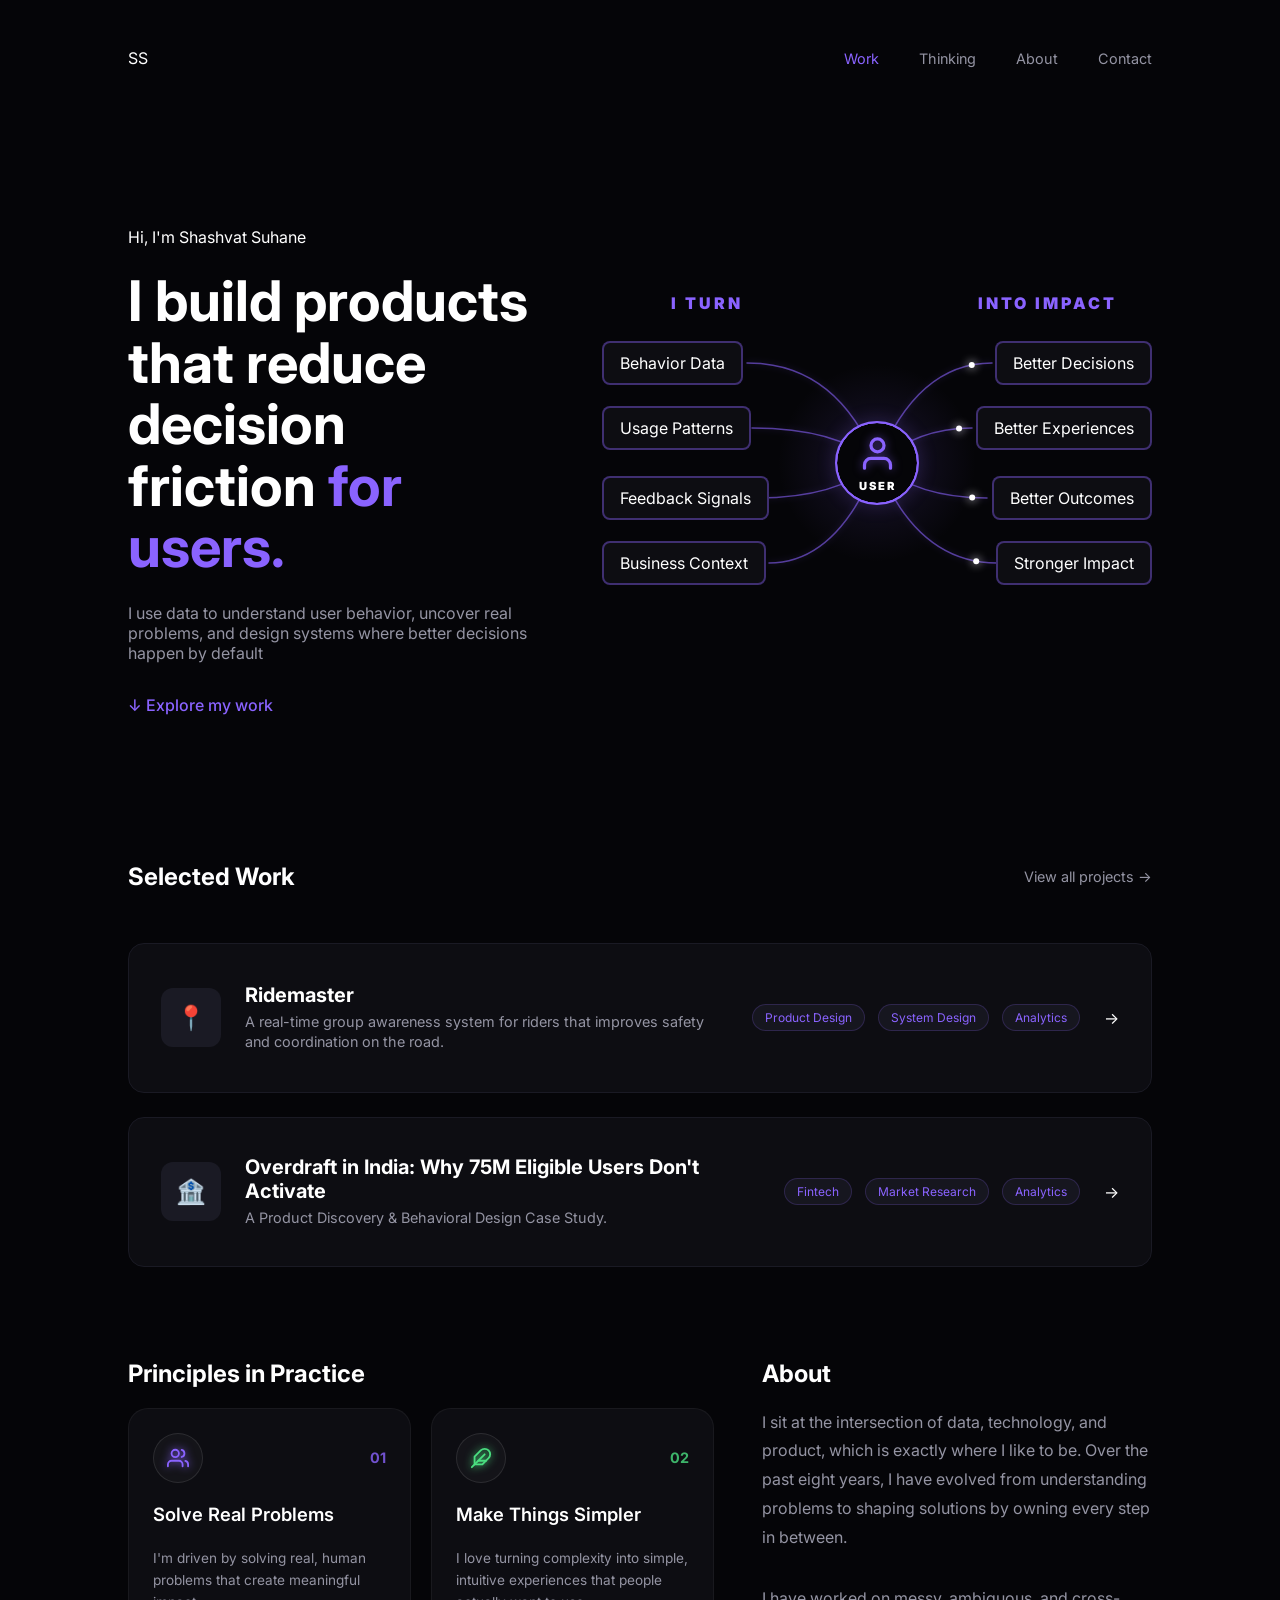
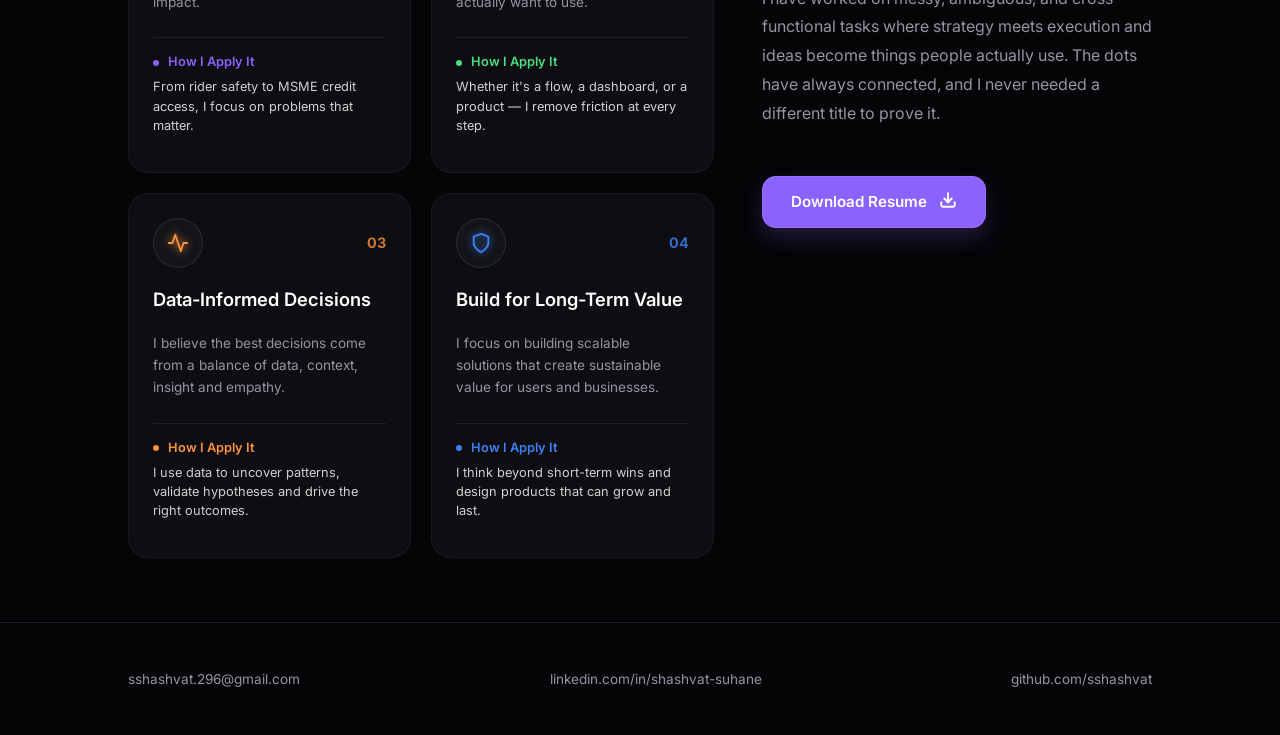
==== commit 2b71ae76: "user icon" ====
--- a/index.html
+++ b/index.html
@@ -69,11 +69,15 @@
                     <!-- User Core -->
                     <div class="user-core">
                         <div class="user-icon-circle">
-                            <span class="user-icon">👤</span>
+                            <svg class="user-icon-svg" viewBox="0 0 24 24" fill="none" stroke="currentColor">
+                                <path d="M20 21v-2a4 4 0 0 0-4-4H8a4 4 0 0 0-4 4v2" stroke-width="2" stroke-linecap="round" stroke-linejoin="round"/>
+                                <circle cx="12" cy="7" r="4" stroke-width="2" stroke-linecap="round" stroke-linejoin="round"/>
+                            </svg>
+                            <span class="label">USER</span>
                             <div class="pulse-ring"></div>
                             <div class="pulse-ring delay"></div>
                         </div>
-                        <span class="label">USER</span>
+                        
                     </div>
 
                     <!-- Right Nodes -->
@@ -348,4 +352,4 @@
     <script src="script.js"></script>
 
 </body>
-</html>+</html>
--- a/styles.css
+++ b/styles.css
@@ -290,17 +290,17 @@
 }
 
 .user-core .label {
-    position: relative;
-    bottom: 24px; /* Move text UP into the circle */
-    left: 18%;
-    transform: translateX(-50%);
     font-size: 0.7rem;
     font-weight: 900;
     letter-spacing: 2px;
     color: #ffffff;
     text-transform: uppercase;
-    margin: 0;    /* Remove default browser spacing */
+    margin: 0;
     line-height: 1;
+    /* Remove any previous 'bottom' or 'left' positioning 
+       to let the flex gap handle the spacing */
+    position: static;
+    transform: none;
 }
 
 .user-core .sub-label {
@@ -326,10 +326,25 @@
     background: var(--bg-color);
     border: 2px solid var(--accent-purple);
     border-radius: 50%;
-    display: flex;
+    
+    /* Flexbox settings */
+    display: flex;
+    flex-direction: column;
     align-items: center;
     justify-content: center;
+    
+    /* ADD THIS LINE to push the text down */
+    gap: 8px; 
+    
     box-shadow: 0 0 20px rgba(138, 99, 255, 0.2);
+}
+.user-icon-svg {
+    width: 75px;
+    height: 39px;
+    color: var(--accent-purple);
+    stroke-width: 2;
+    flex-shrink: 0;
+    filter: drop-shadow(0 0 5px rgba(138, 99, 255, 0.6));
 }
 
 /* Pulse rings */
@@ -834,15 +849,16 @@
 
     /* 4. User Core "Station" */
     .user-core {
-        position: relative !important;
-        top: auto !important;
-        left: auto !important;
-        transform: none !important;
-        margin: 30px 0;
-        background: var(--bg-color);
-        padding: 10px;
-        z-index: 3;
-    }
+    position: absolute;
+    top: 250px;
+    left: 50%;
+    transform: translate(-50%, -50%);
+    z-index: 100;
+    display: flex;
+    flex-direction: column;
+    align-items: center;
+    justify-content: center;
+}
 
     /* 5. Section Headers */
     .column-header {
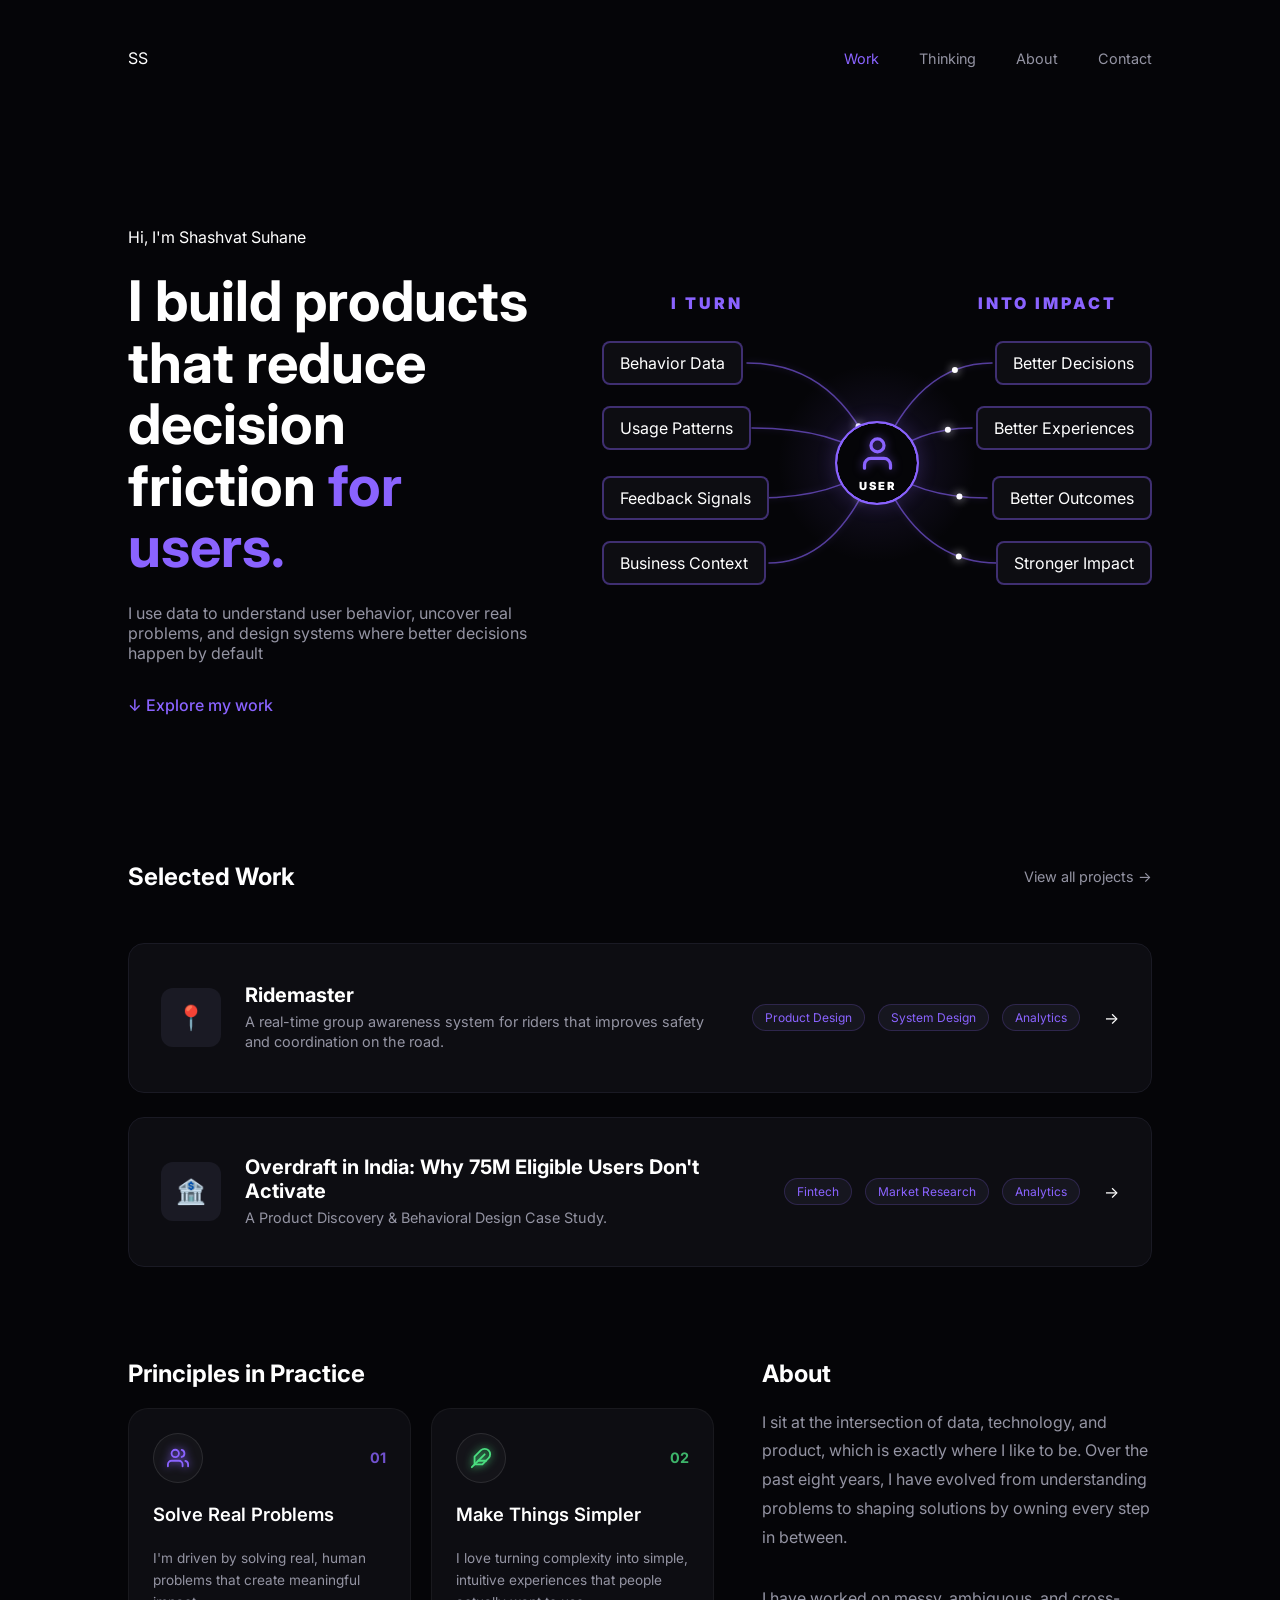
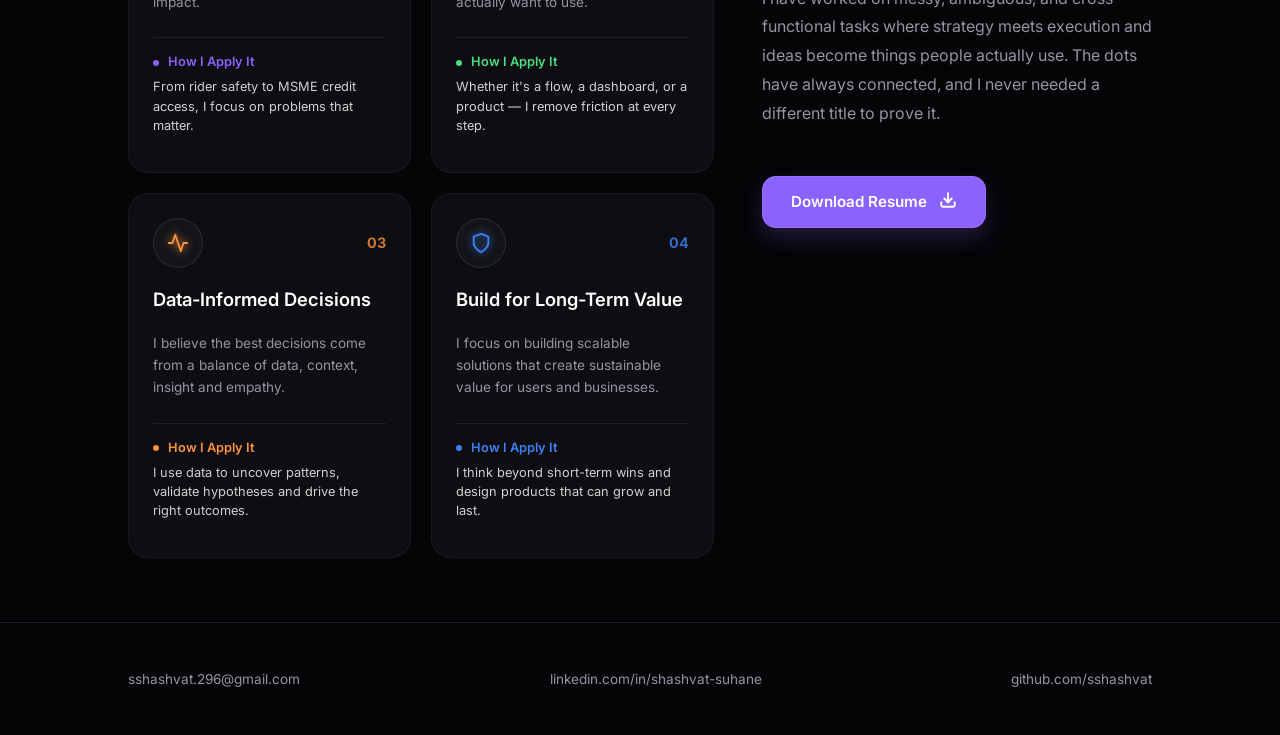
==== commit 63ee4217: "fix: align user icon for windows and add favicon" ====
--- a/index.html
+++ b/index.html
@@ -8,6 +8,7 @@
     <meta charset="UTF-8">
     <meta name="viewport" content="width=device-width, initial-scale=1.0">
     <title>Shashvat Suhane | PM Portfolio</title>
+    <link rel="icon" type="image/x-icon" href="assets/favicon.ico">
     <link rel="stylesheet" href="styles.css">
     <link href="https://fonts.googleapis.com/css2?family=Inter:wght@400;500;700&display=swap" rel="stylesheet">
 </head>
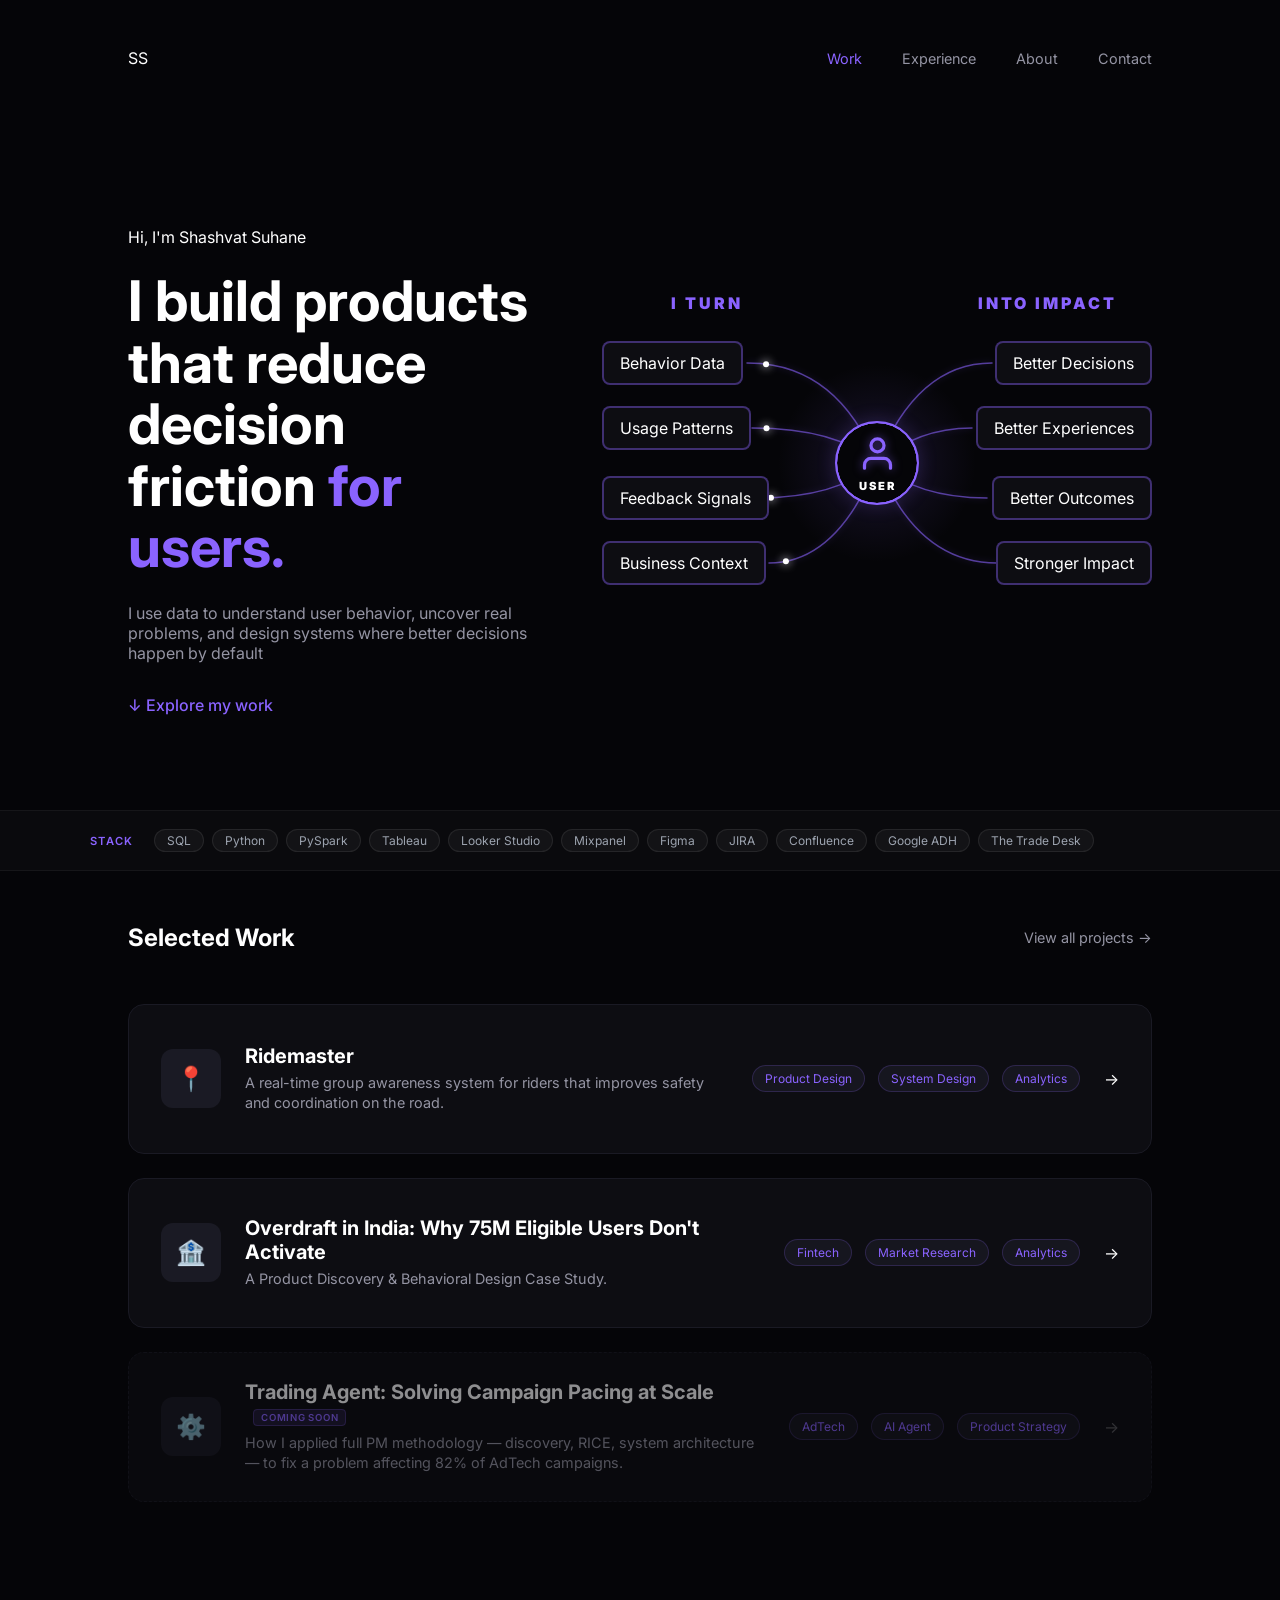
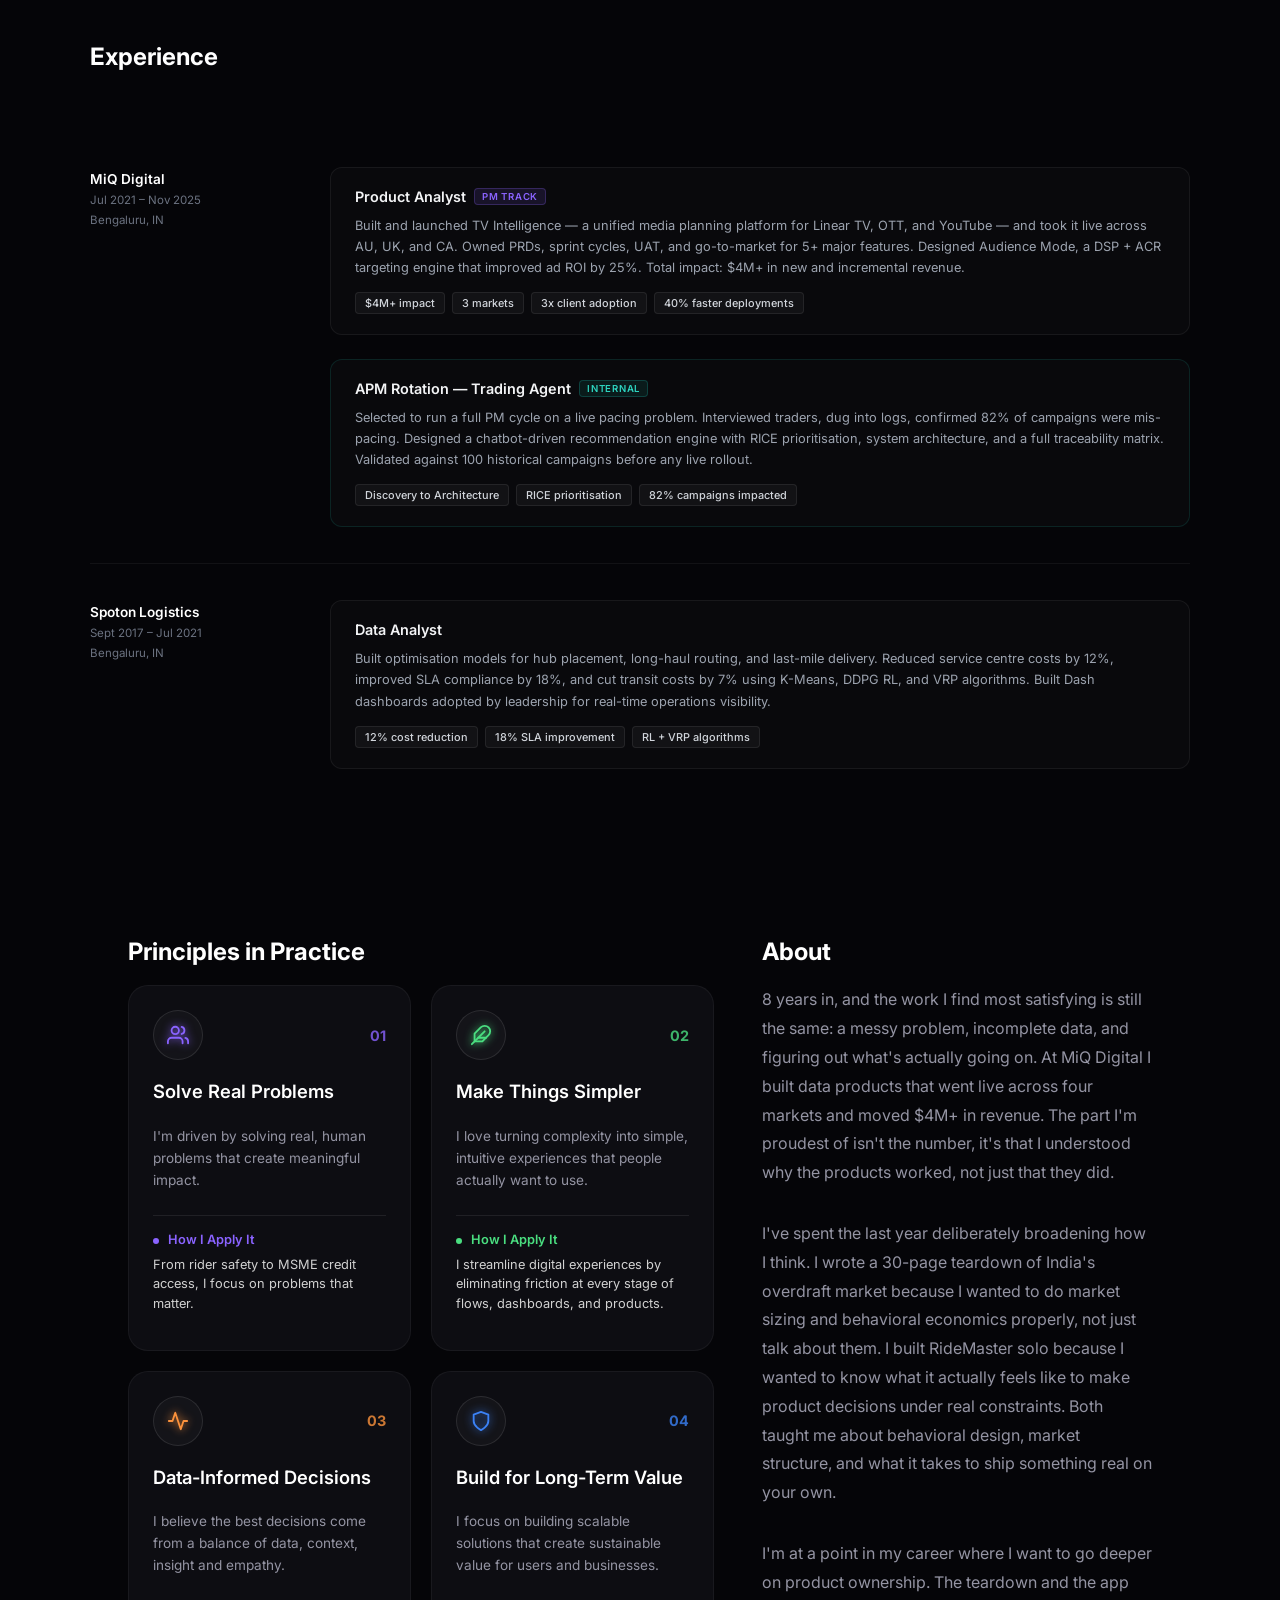
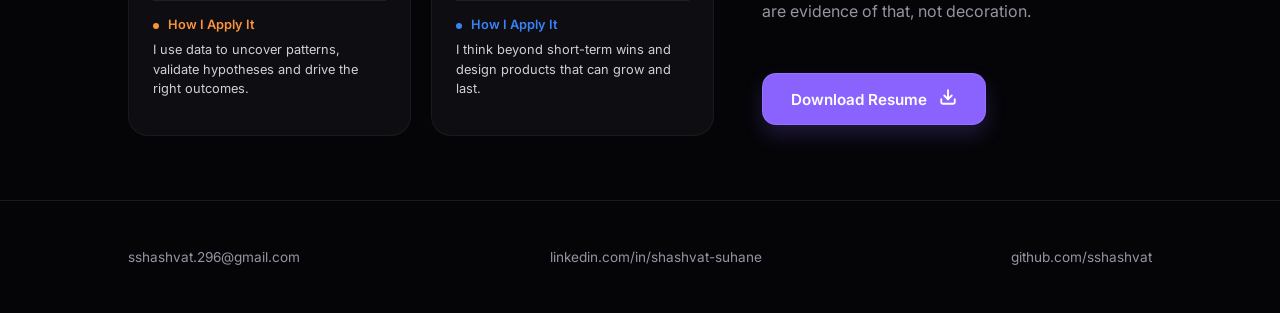
==== commit c788dba3: "Added old experience" ====
--- a/index.html
+++ b/index.html
@@ -23,9 +23,9 @@
             <div class="logo">SS</div>
             <ul>
                 <li><a href="#work" class="active">Work</a></li>
-                <li><a href="#thinking">Thinking</a></li>
+                <li><a href="#experience">Experience</a></li>
                 <li><a href="#about">About</a></li>
-                <li><a href="#">Contact</a></li>
+                <li><a href="mailto:sshashvat.296@gmail.com">Contact</a></li>
             </ul>
         </nav>
     </header>
@@ -158,6 +158,29 @@
 
 
         <!-- --------------------------------------------------------
+             SKILLS STRIP
+             -------------------------------------------------------- -->
+        <section class="skills-strip">
+            <div class="skills-inner">
+                <span class="skills-label">Stack</span>
+                <div class="skills-pills">
+                    <span>SQL</span>
+                    <span>Python</span>
+                    <span>PySpark</span>
+                    <span>Tableau</span>
+                    <span>Looker Studio</span>
+                    <span>Mixpanel</span>
+                    <span>Figma</span>
+                    <span>JIRA</span>
+                    <span>Confluence</span>
+                    <span>Google ADH</span>
+                    <span>The Trade Desk</span>
+                    
+                </div>
+            </div>
+        </section>
+
+        <!-- --------------------------------------------------------
              SELECTED WORK
              -------------------------------------------------------- -->
         <section id="work" class="work-section">
@@ -197,12 +220,69 @@
                 <div class="proj-arrow">→</div>
             </div>
 
+            <!-- Project: Trading Agent (Coming Soon) -->
+            <div class="project-card project-card--soon">
+                <div class="proj-icon">⚙️</div>
+                <div class="proj-main">
+                    <h3>Trading Agent: Solving Campaign Pacing at Scale <span class="coming-soon-badge">Coming Soon</span></h3>
+                    <p>How I applied full PM methodology — discovery, RICE, system architecture — to fix a problem affecting 82% of AdTech campaigns.</p>
+                </div>
+                <div class="proj-tags">
+                    <span>AdTech</span>
+                    <span>AI Agent</span>
+                    <span>Product Strategy</span>
+                </div>
+                <div class="proj-arrow" style="opacity:0.3">→</div>
+            </div>
+
         </section><!-- /work -->
 
 
-        <!-- --------------------------------------------------------
-             BOTTOM GRID  (Principles + About)
-             -------------------------------------------------------- -->
+        <!-- WORK EXPERIENCE -->
+        <section id="experience" class="experience-section">
+            <div class="section-header">
+                <h2 class="section-heading">Experience</h2>
+            </div>
+            <div class="exp-timeline">
+                <div class="exp-entry">
+                    <div class="exp-left">
+                        <span class="exp-company">MiQ Digital</span>
+                        <span class="exp-tenure">Jul 2021 – Nov 2025</span>
+                        <span class="exp-location">Bengaluru, IN</span>
+                    </div>
+                    <div class="exp-right">
+                        <div class="exp-role-block">
+                            <h3 class="exp-role">Product Analyst <span class="exp-tag">PM Track</span></h3>
+                            <p class="exp-desc">Built and launched TV Intelligence — a unified media planning platform for Linear TV, OTT, and YouTube — and took it live across AU, UK, and CA. Owned PRDs, sprint cycles, UAT, and go-to-market for 5+ major features. Designed Audience Mode, a DSP + ACR targeting engine that improved ad ROI by 25%. Total impact: $4M+ in new and incremental revenue.</p>
+                            <div class="exp-highlights"><span>$4M+ impact</span><span>3 markets</span><span>3x client adoption</span><span>40% faster deployments</span></div>
+                        </div>
+                        <div class="exp-role-block exp-role-block--rotation">
+                            <h3 class="exp-role">APM Rotation — Trading Agent <span class="exp-tag exp-tag--teal">Internal</span></h3>
+                            <p class="exp-desc">Selected to run a full PM cycle on a live pacing problem. Interviewed traders, dug into logs, confirmed 82% of campaigns were mis-pacing. Designed a chatbot-driven recommendation engine with RICE prioritisation, system architecture, and a full traceability matrix. Validated against 100 historical campaigns before any live rollout.</p>
+                            <div class="exp-highlights"><span>Discovery to Architecture</span><span>RICE prioritisation</span><span>82% campaigns impacted</span></div>
+                        </div>
+                    </div>
+                </div>
+                <div class="exp-divider"></div>
+                <div class="exp-entry">
+                    <div class="exp-left">
+                        <span class="exp-company">Spoton Logistics</span>
+                        <span class="exp-tenure">Sept 2017 – Jul 2021</span>
+                        <span class="exp-location">Bengaluru, IN</span>
+                    </div>
+                    <div class="exp-right">
+                        <div class="exp-role-block">
+                            <h3 class="exp-role">Data Analyst</h3>
+                            <p class="exp-desc">Built optimisation models for hub placement, long-haul routing, and last-mile delivery. Reduced service centre costs by 12%, improved SLA compliance by 18%, and cut transit costs by 7% using K-Means, DDPG RL, and VRP algorithms. Built Dash dashboards adopted by leadership for real-time operations visibility.</p>
+                            <div class="exp-highlights"><span>12% cost reduction</span><span>18% SLA improvement</span><span>RL + VRP algorithms</span></div>
+                        </div>
+                    </div>
+                </div>
+            </div>
+        </section><!-- /experience -->
+
+
+        <!-- BOTTOM GRID  (Principles + About) -->
         <section class="bottom-grid">
 
             <!-- Principles in Practice -->
@@ -249,7 +329,7 @@
                         <p class="p-desc">I love turning complexity into simple, intuitive experiences that people actually want to use.</p>
                         <div class="p-apply">
                             <span class="dot"></span> How I apply it
-                            <p>Whether it's a flow, a dashboard, or a product — I remove friction at every step.</p>
+                            <p>I streamline digital experiences by eliminating friction at every stage of flows, dashboards, and products.</p>
                         </div>
                     </div>
 
@@ -298,15 +378,16 @@
             <div class="about-box" id="about">
                 <h2>About</h2>
                 <p>
-                    I sit at the intersection of data, technology, and product, which is exactly where I like to be.
-                    Over the past eight years, I have evolved from understanding problems to shaping solutions by
-                    owning every step in between.
+                    8 years in, and the work I find most satisfying is still the same: a messy problem, incomplete data, and figuring out what's actually going on. 
+                    At MiQ Digital I built data products that went live across four markets and moved $4M+ in revenue. 
+                    The part I'm proudest of isn't the number, it's that I understood why the products worked, not just that they did.
                 </p>
                 <p>
-                    I have worked on messy, ambiguous, and cross-functional tasks where strategy meets execution
-                    and ideas become things people actually use. The dots have always connected, and I never needed
-                    a different title to prove it.
+                    I've spent the last year deliberately broadening how I think. 
+                    I wrote a 30-page teardown of India's overdraft market because I wanted to do market sizing and behavioral economics properly, not just talk about them. I built RideMaster solo because I wanted to know what it actually feels like to make product decisions under real constraints.
+                     Both taught me about behavioral design, market structure, and what it takes to ship something real on your own.
                 </p>
+                <p>I'm at a point in my career where I want to go deeper on product ownership. The teardown and the app are evidence of that, not decoration.</p>
                 <a href="assets/Shashvat_Suhane_Resume.pdf" download class="resume-btn">
                     <span class="btn-text">Download Resume</span>
                     <span class="btn-icon">
@@ -330,8 +411,8 @@
     <footer>
         <div class="footer-links">
             <a href="mailto:sshashvat.296@gmail.com">sshashvat.296@gmail.com</a>
-            <a href="#">linkedin.com/in/shashvat-suhane</a>
-            <a href="#">github.com/sshashvat</a>
+            <a href="https://linkedin.com/in/shashvat-suhane" target="_blank">linkedin.com/in/shashvat-suhane</a>
+            <a href="https://github.com/sshashvat" target="_blank">github.com/sshashvat</a>
         </div>
     </footer>
 
--- a/styles.css
+++ b/styles.css
@@ -537,29 +537,38 @@
 /* Modal window */
 .modal-content {
     background-color: #0d0d12;
-    margin: 5% auto;
-    padding: 40px;
+    margin: 3vh auto;
+    padding: 24px;
     border: 1px solid rgba(138, 99, 255, 0.3);
-    width: 80%;
-    max-width: 900px;
+    width: 90%; 
+    max-width: 1024px;
     border-radius: 24px;
     color: white;
-    max-height: 85vh;
-    overflow-y: auto;
+    height: 90vh;
+    display: flex;
+    flex-direction: column;
+    overflow: hidden; 
+    position: relative;
+    
+    /* ── ADD THIS SPECIFIC LINE ── */
+    box-sizing: border-box; /* Prevents inside padding from eating up scroll real estate */
 }
 
 /* Close button */
 .close-button {
     position: absolute;
-    right: 30px;
-    top: 20px;
-    font-size: 35px;
+    right: 24px;
+    top: 16px;
+    font-size: 32px;
     cursor: pointer;
     color: #8a63ff;
+    z-index: 999999;
+    line-height: 1;
+    transition: color 0.2s;
 }
 
 .close-button:hover {
-    color: var(--accent-purple);
+    color: #ffffff;
 }
 
 /* Resource link button */
@@ -593,7 +602,7 @@
     overflow: hidden;
 }
 
-.ux-placeholder img {
+ux-placeholder img {
     width: 100%;
     height: 100%;
     object-fit: cover;
@@ -898,4 +907,194 @@
 .principles-section {
     width: 100%;
     margin-top: 1rem;
-}+}
+
+/* ============================================================
+   SKILLS STRIP
+   ============================================================ */
+.skills-strip {
+    padding: 18px 60px;
+    border-top: 1px solid rgba(255,255,255,0.05);
+    border-bottom: 1px solid rgba(255,255,255,0.05);
+    background: rgba(255,255,255,0.02);
+}
+.skills-inner {
+    display: flex;
+    align-items: center;
+    gap: 20px;
+    max-width: 1100px;
+    margin: 0 auto;
+    flex-wrap: wrap;
+}
+.skills-label {
+    font-size: 0.7rem;
+    font-weight: 600;
+    letter-spacing: 0.12em;
+    text-transform: uppercase;
+    color: #8a63ff;
+    white-space: nowrap;
+}
+.skills-pills {
+    display: flex;
+    flex-wrap: wrap;
+    gap: 8px;
+}
+.skills-pills span {
+    font-size: 0.75rem;
+    color: #9ca3af;
+    background: rgba(255,255,255,0.04);
+    border: 1px solid rgba(255,255,255,0.08);
+    border-radius: 20px;
+    padding: 3px 12px;
+    transition: all 0.2s ease;
+}
+.skills-pills span:hover {
+    color: #fff;
+    border-color: rgba(138,99,255,0.4);
+    background: rgba(138,99,255,0.08);
+}
+
+/* ============================================================
+   COMING SOON PROJECT CARD
+   ============================================================ */
+.project-card--soon {
+    opacity: 0.55;
+    cursor: default !important;
+    border-style: dashed !important;
+}
+.project-card--soon:hover {
+    transform: none !important;
+    border-color: rgba(255,255,255,0.1) !important;
+}
+.coming-soon-badge {
+    font-size: 0.6rem;
+    font-weight: 600;
+    letter-spacing: 0.08em;
+    text-transform: uppercase;
+    background: rgba(138,99,255,0.15);
+    color: #8a63ff;
+    border: 1px solid rgba(138,99,255,0.3);
+    border-radius: 4px;
+    padding: 2px 7px;
+    margin-left: 8px;
+    vertical-align: middle;
+}
+
+/* ============================================================
+   EXPERIENCE SECTION
+   ============================================================ */
+.experience-section {
+    padding: 80px 60px;
+    max-width: 1100px;
+    margin: 0 auto;
+}
+.exp-timeline {
+    margin-top: 40px;
+    display: flex;
+    flex-direction: column;
+    gap: 0;
+}
+.exp-entry {
+    display: grid;
+    grid-template-columns: 200px 1fr;
+    gap: 40px;
+    padding: 36px 0;
+}
+.exp-left {
+    display: flex;
+    flex-direction: column;
+    gap: 6px;
+    padding-top: 4px;
+}
+.exp-company {
+    font-size: 0.85rem;
+    font-weight: 600;
+    color: #fff;
+}
+.exp-tenure {
+    font-size: 0.72rem;
+    color: #6b7280;
+}
+.exp-location {
+    font-size: 0.72rem;
+    color: #6b7280;
+}
+.exp-right {
+    display: flex;
+    flex-direction: column;
+    gap: 24px;
+}
+.exp-role-block {
+    background: rgba(255,255,255,0.02);
+    border: 1px solid rgba(255,255,255,0.06);
+    border-radius: 12px;
+    padding: 20px 24px;
+    transition: border-color 0.2s ease;
+}
+.exp-role-block:hover {
+    border-color: rgba(138,99,255,0.25);
+}
+.exp-role-block--rotation {
+    border-color: rgba(20,184,166,0.15);
+}
+.exp-role-block--rotation:hover {
+    border-color: rgba(20,184,166,0.35);
+}
+.exp-role {
+    font-size: 0.9rem;
+    font-weight: 600;
+    color: #f3f4f6;
+    margin: 0 0 10px 0;
+    display: flex;
+    align-items: center;
+    flex-wrap: wrap;
+    gap: 8px;
+}
+.exp-tag {
+    font-size: 0.6rem;
+    font-weight: 600;
+    letter-spacing: 0.08em;
+    text-transform: uppercase;
+    background: rgba(138,99,255,0.12);
+    color: #8a63ff;
+    border: 1px solid rgba(138,99,255,0.25);
+    border-radius: 4px;
+    padding: 2px 7px;
+}
+.exp-tag--teal {
+    background: rgba(20,184,166,0.1);
+    color: #2dd4bf;
+    border-color: rgba(20,184,166,0.25);
+}
+.exp-desc {
+    font-size: 0.8rem;
+    color: #9ca3af;
+    line-height: 1.65;
+    margin: 0 0 14px 0;
+}
+.exp-highlights {
+    display: flex;
+    flex-wrap: wrap;
+    gap: 7px;
+}
+.exp-highlights span {
+    font-size: 0.68rem;
+    font-weight: 500;
+    color: #d1d5db;
+    background: rgba(255,255,255,0.04);
+    border: 1px solid rgba(255,255,255,0.08);
+    border-radius: 4px;
+    padding: 3px 9px;
+}
+.exp-divider {
+    height: 1px;
+    background: rgba(255,255,255,0.05);
+    margin: 0 0;
+}
+
+@media (max-width: 768px) {
+    .skills-strip { padding: 16px 20px; }
+    .experience-section { padding: 60px 20px; }
+    .exp-entry { grid-template-columns: 1fr; gap: 16px; }
+    .exp-left { flex-direction: row; flex-wrap: wrap; gap: 8px; align-items: center; }
+}
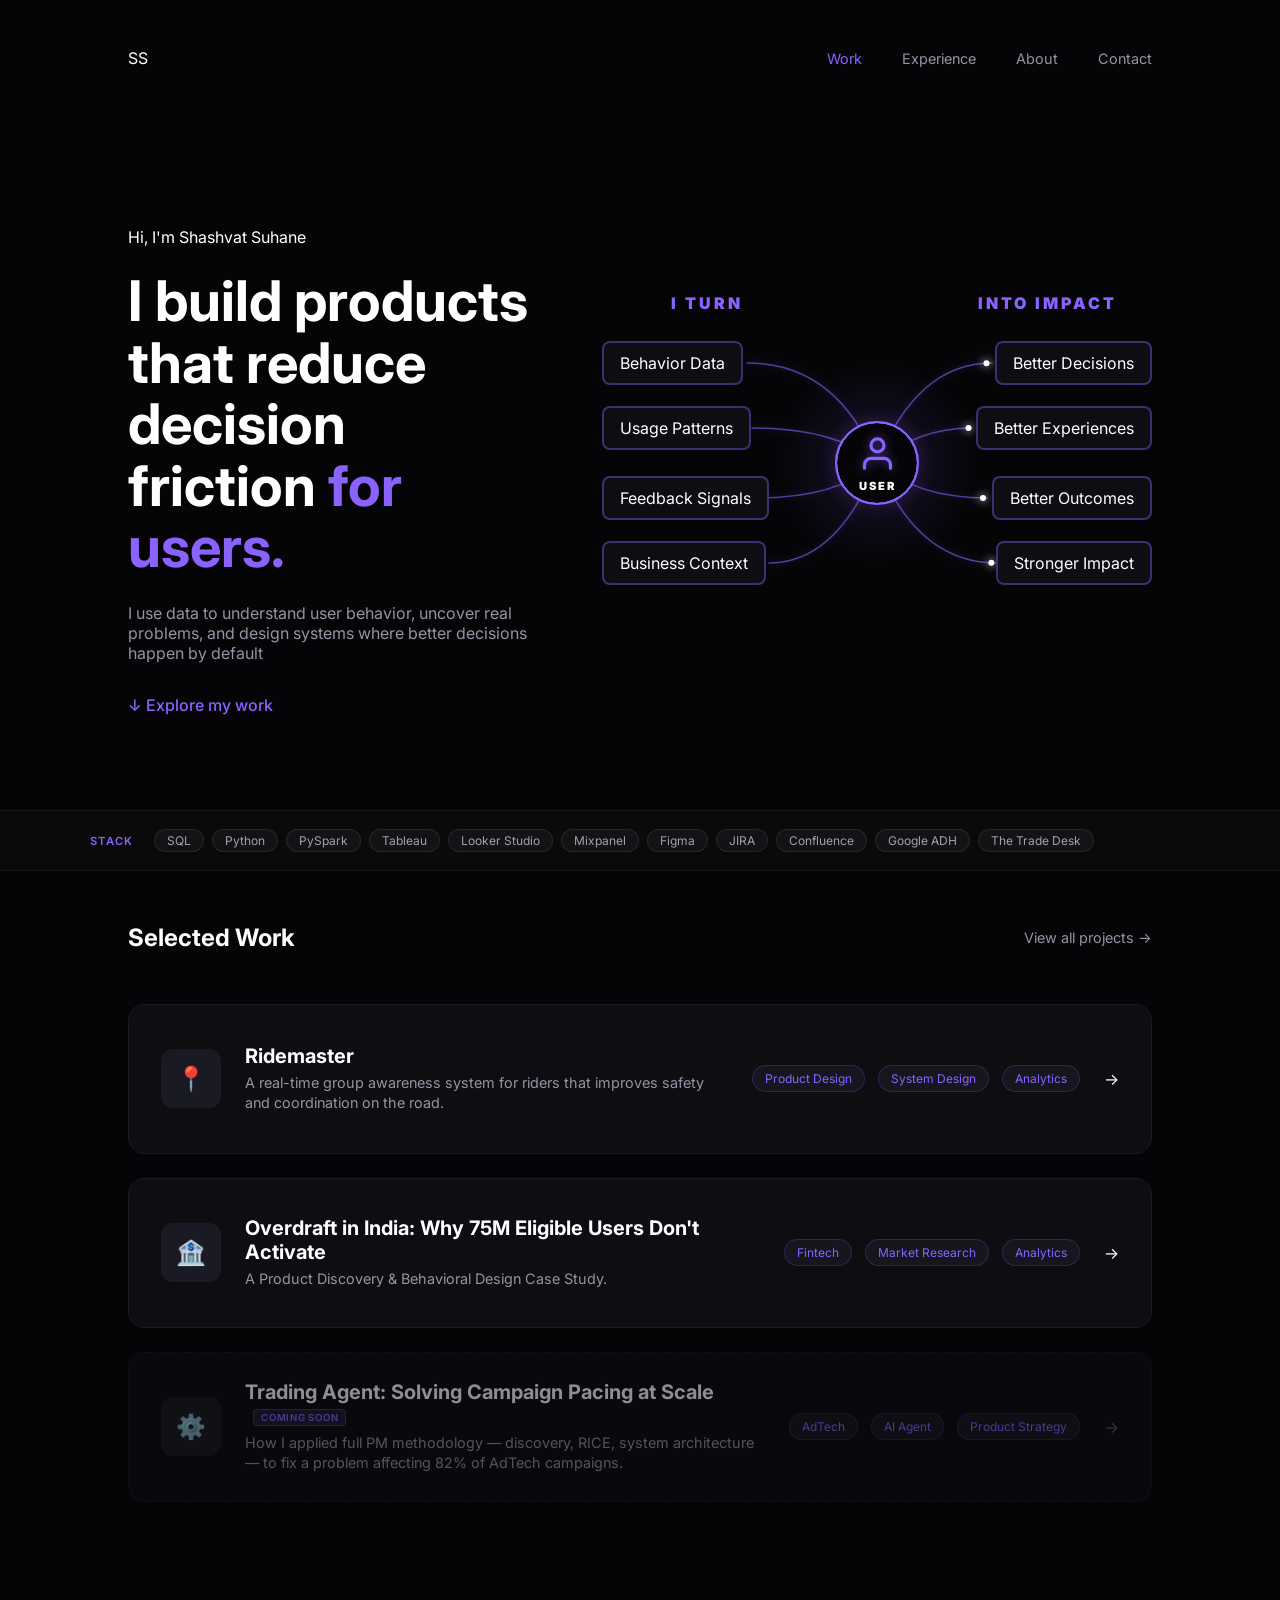
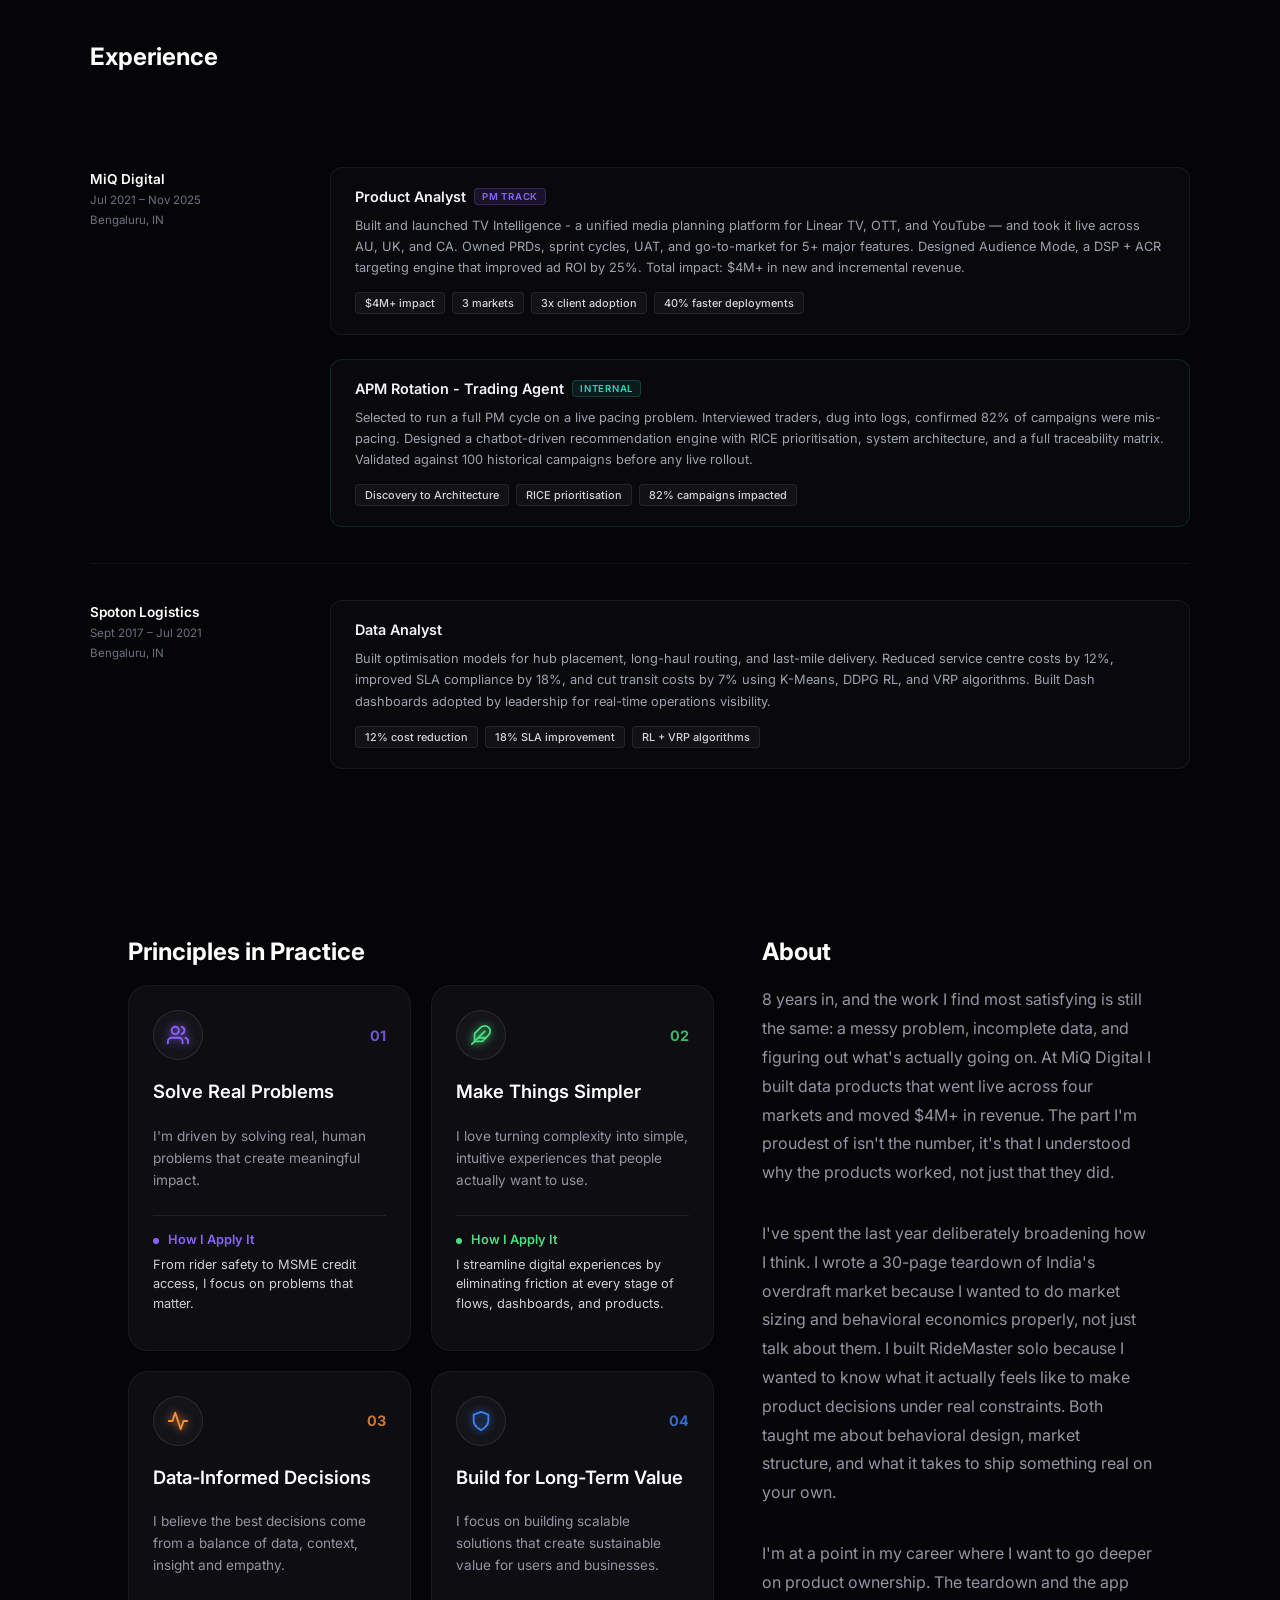
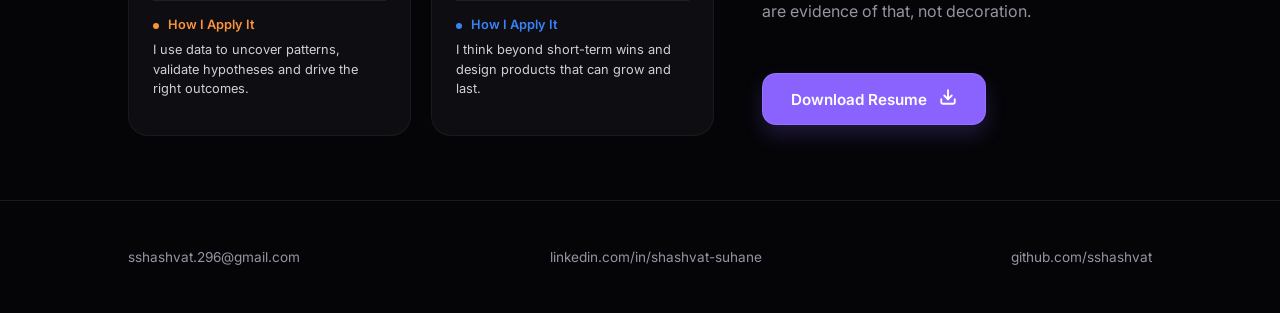
==== commit cf4a0a12: "Removed -" ====
--- a/index.html
+++ b/index.html
@@ -253,11 +253,11 @@
                     <div class="exp-right">
                         <div class="exp-role-block">
                             <h3 class="exp-role">Product Analyst <span class="exp-tag">PM Track</span></h3>
-                            <p class="exp-desc">Built and launched TV Intelligence — a unified media planning platform for Linear TV, OTT, and YouTube — and took it live across AU, UK, and CA. Owned PRDs, sprint cycles, UAT, and go-to-market for 5+ major features. Designed Audience Mode, a DSP + ACR targeting engine that improved ad ROI by 25%. Total impact: $4M+ in new and incremental revenue.</p>
+                            <p class="exp-desc">Built and launched TV Intelligence - a unified media planning platform for Linear TV, OTT, and YouTube — and took it live across AU, UK, and CA. Owned PRDs, sprint cycles, UAT, and go-to-market for 5+ major features. Designed Audience Mode, a DSP + ACR targeting engine that improved ad ROI by 25%. Total impact: $4M+ in new and incremental revenue.</p>
                             <div class="exp-highlights"><span>$4M+ impact</span><span>3 markets</span><span>3x client adoption</span><span>40% faster deployments</span></div>
                         </div>
                         <div class="exp-role-block exp-role-block--rotation">
-                            <h3 class="exp-role">APM Rotation — Trading Agent <span class="exp-tag exp-tag--teal">Internal</span></h3>
+                            <h3 class="exp-role">APM Rotation - Trading Agent <span class="exp-tag exp-tag--teal">Internal</span></h3>
                             <p class="exp-desc">Selected to run a full PM cycle on a live pacing problem. Interviewed traders, dug into logs, confirmed 82% of campaigns were mis-pacing. Designed a chatbot-driven recommendation engine with RICE prioritisation, system architecture, and a full traceability matrix. Validated against 100 historical campaigns before any live rollout.</p>
                             <div class="exp-highlights"><span>Discovery to Architecture</span><span>RICE prioritisation</span><span>82% campaigns impacted</span></div>
                         </div>
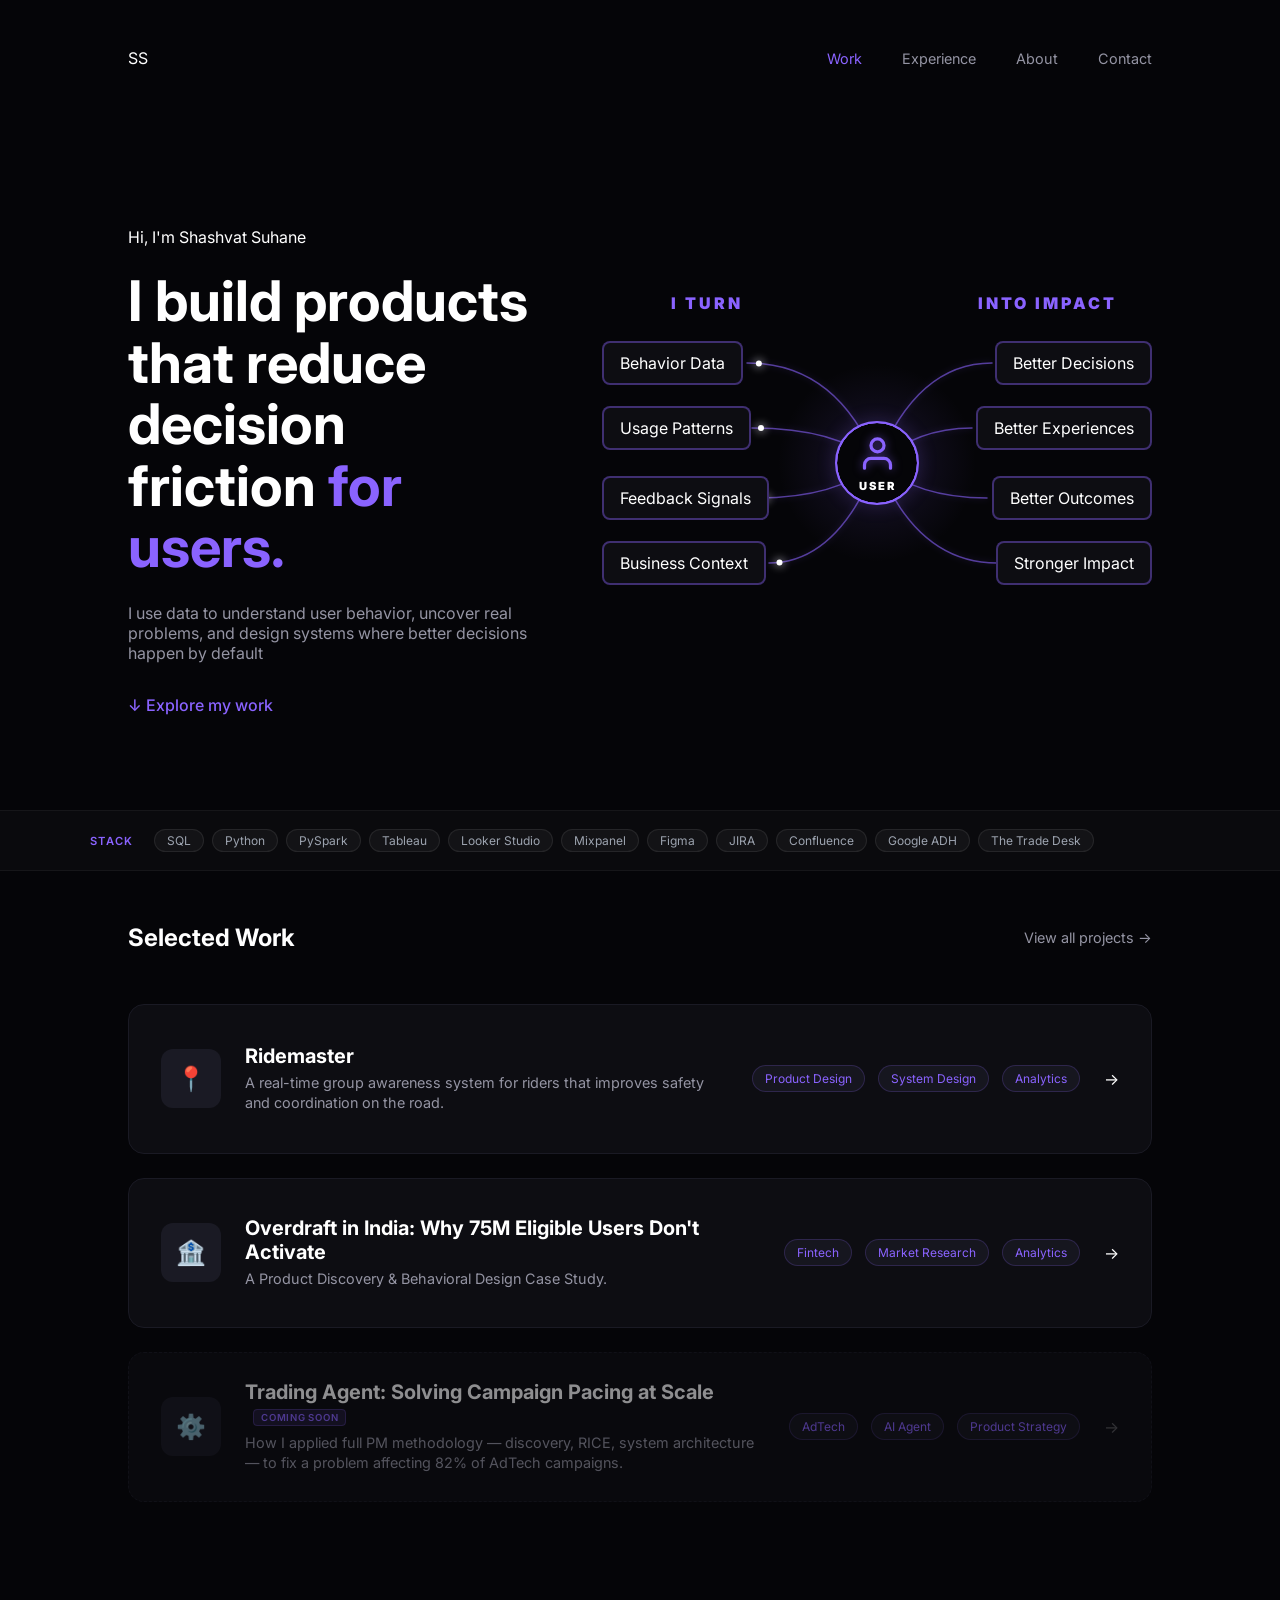
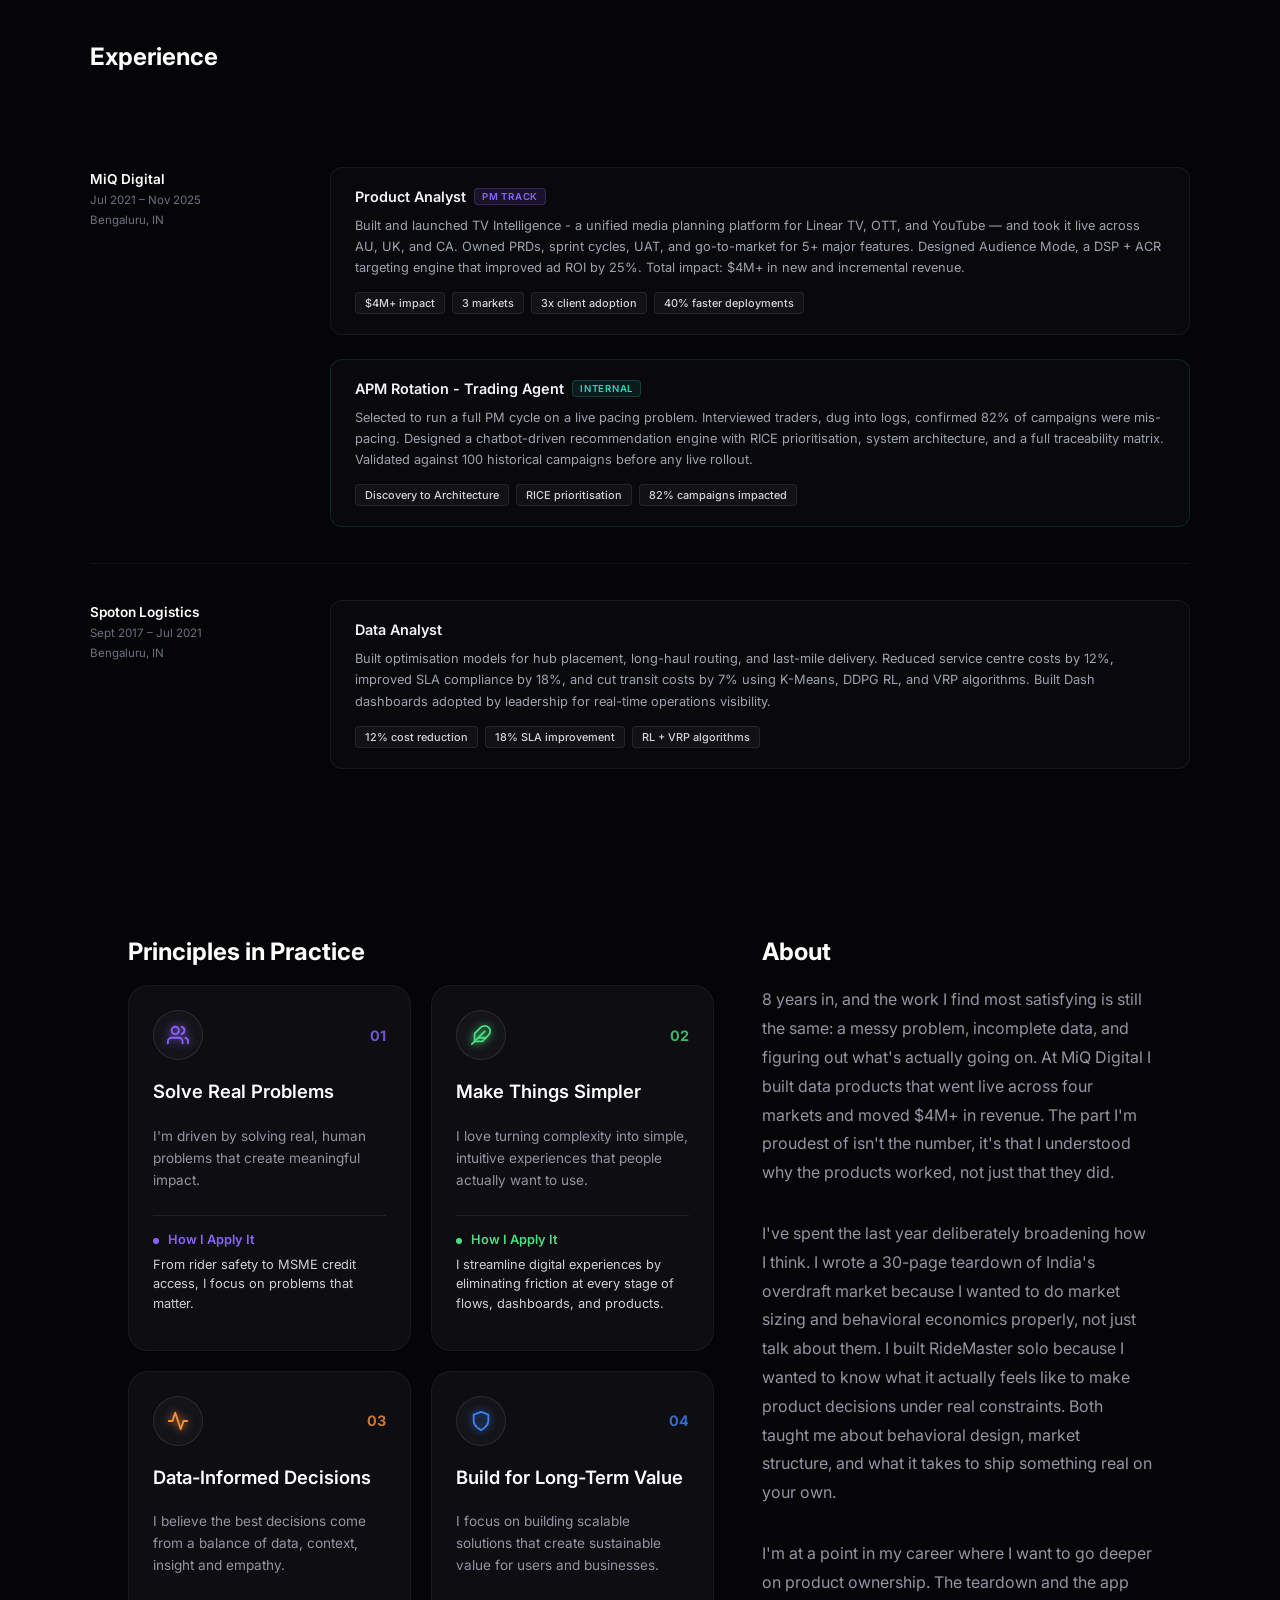
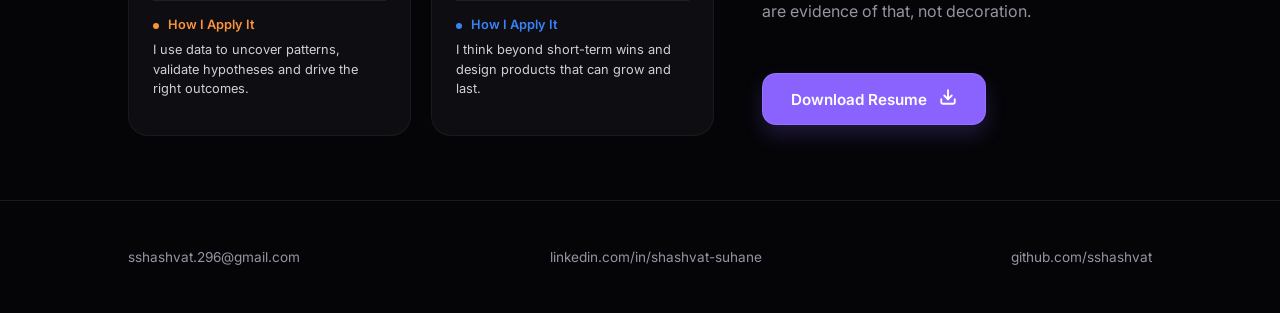
==== commit c9aedc01: "few mobile fixes" ====
--- a/index.html
+++ b/index.html
@@ -21,7 +21,12 @@
     <header>
         <nav>
             <div class="logo">SS</div>
-            <ul>
+            <button class="nav-toggle" id="navToggle" aria-label="Toggle navigation menu" aria-expanded="false">
+                <span></span>
+                <span></span>
+                <span></span>
+            </button>
+            <ul id="navMenu">
                 <li><a href="#work" class="active">Work</a></li>
                 <li><a href="#experience">Experience</a></li>
                 <li><a href="#about">About</a></li>
--- a/styles.css
+++ b/styles.css
@@ -79,6 +79,41 @@
     color: var(--accent-purple);
 }
 
+.nav-toggle {
+    display: none;
+    flex-direction: column;
+    justify-content: center;
+    gap: 5px;
+    width: 32px;
+    height: 32px;
+    background: none;
+    border: none;
+    cursor: pointer;
+    padding: 0;
+    z-index: 1001;
+}
+
+.nav-toggle span {
+    display: block;
+    width: 100%;
+    height: 2px;
+    background: var(--text-primary);
+    border-radius: 2px;
+    transition: transform 0.25s ease, opacity 0.25s ease;
+}
+
+.nav-toggle.open span:nth-child(1) {
+    transform: translateY(7px) rotate(45deg);
+}
+
+.nav-toggle.open span:nth-child(2) {
+    opacity: 0;
+}
+
+.nav-toggle.open span:nth-child(3) {
+    transform: translateY(-7px) rotate(-45deg);
+}
+
 
 /* ============================================================
    4. HERO SECTION
@@ -776,6 +811,51 @@
 
 @media screen and (max-width: 768px) {
 
+    /* 0. Navbar collapse */
+    header nav {
+        padding: 1.2rem 5%;
+        position: relative;
+        z-index: 1000;
+    }
+
+    .nav-toggle {
+        display: flex;
+    }
+
+    #navMenu {
+        position: fixed;
+        top: 0;
+        right: 0;
+        height: 100vh;
+        width: 70%;
+        max-width: 280px;
+        background: #0a0a0f;
+        border-left: 1px solid #1a1a24;
+        flex-direction: column;
+        align-items: flex-start;
+        gap: 0;
+        padding: 90px 32px 32px;
+        transform: translateX(100%);
+        transition: transform 0.3s ease;
+        z-index: 999;
+        box-sizing: border-box;
+    }
+
+    #navMenu.open {
+        transform: translateX(0);
+    }
+
+    #navMenu li {
+        width: 100%;
+        border-bottom: 1px solid rgba(255,255,255,0.05);
+    }
+
+    #navMenu a {
+        display: block;
+        padding: 16px 0;
+        font-size: 1rem;
+    }
+
     /* 1. Layout Fundamentals */
     .hero {
         flex-direction: column;
@@ -795,18 +875,23 @@
 
     /* 2. Flow Container */
     .data-flow-container {
-        height: auto;
-        padding-bottom: 40px;
+        height: auto !important;
+        padding: 40px 0 !important;
+        display: flex !important;
+        justify-content: center !important;
+        align-items: center !important;
+        width: 100% !important;
     }
 
     .flow-inner-box {
-        width: 100%;
-        max-width: 340px; /* Tight on small screens */
-        height: auto;
-        display: flex;
-        flex-direction: column;
-        align-items: center;
-        position: relative;
+        width: 100% !important;
+        max-width: 320px !important; /* SNUG FIT FOR PHONES */
+        height: auto !important;
+        display: flex !important;
+        flex-direction: column !important;
+        align-items: center !important;
+        gap: 20px !important; /* CREATES DYNAMIC GAP BETWEEN SECTIONS */
+        position: relative !important;
     }
 
     /* Single vertical connecting line via pseudo-element */
@@ -828,27 +913,49 @@
         opacity: 0.3;
     }
 
+    .column-header {
+        position: static !important;
+        transform: none !important;
+        text-align: center !important;
+        font-size: 0.85rem !important;
+        letter-spacing: 2px !important;
+        margin-bottom: 4px !important;
+        display: block !important;
+        width: 100% !important;
+    }
+
+    .left-header { order: 1; }
+    .nodes.left  { order: 2; }
+    .user-core   { order: 3; }
+    .right-header{ order: 4; margin-top: 15px !important; }
+    .nodes.right { order: 5; }
+
     /* 3. Node Adjustments */
+    /* 3. Stack node containers cleanly */
     .nodes.left,
     .nodes.right {
-        position: static;
-        display: flex;
-        flex-direction: column;
-        gap: 16px;
-        width: 100%;
-        z-index: 2;
+        position: static !important;
+        display: flex !important;
+        flex-direction: column !important;
+        gap: 12px !important;
+        width: 100% !important;
+        z-index: 2 !important;
     }
 
     .node {
         position: static !important;
         transform: none !important;
         width: 100% !important;
-        justify-content: flex-start;
-        background: #0d0d12;
-        padding: 12px 16px;
-        font-size: 0.9rem;
-        border: 1px solid rgba(138, 99, 255, 0.3);
-        box-shadow: 0 4px 15px rgba(0, 0, 0, 0.4);
+        text-align: center !important; /* CENTER TEXT FOR MOBILE BALANCE */
+        background: #0d0d12 !important;
+        padding: 12px 16px !important;
+        font-size: 0.88rem !important;
+        border: 1px solid rgba(138, 99, 255, 0.3) !important;
+        box-shadow: 0 4px 15px rgba(0, 0, 0, 0.4) !important;
+        box-sizing: border-box !important;
+        display: flex !important;
+        justify-content: center !important;
+        align-items: center !important;
     }
 
     .node-svg {
@@ -856,39 +963,133 @@
         height: 16px;
     }
 
-    /* 4. User Core "Station" */
+    /* 5. FIX THE COLLISION: Make user core static so it sits cleanly in the middle of the stack */
     .user-core {
-    position: absolute;
-    top: 250px;
-    left: 50%;
-    transform: translate(-50%, -50%);
-    z-index: 100;
-    display: flex;
-    flex-direction: column;
-    align-items: center;
-    justify-content: center;
-}
-
-    /* 5. Section Headers */
-    .column-header {
-        position: relative;
+        position: relative !important;
         top: auto !important;
         left: auto !important;
-        right: auto !important;
-        text-align: center;
-        margin-bottom: 20px;
-        font-size: 0.8rem;
-        display: block;
-    }
-
-    .right-header {
-        margin-top: 30px;
-    }
+        transform: none !important;
+        margin: 20px 0 !important; /* GIVES BREATHING ROOM ABOVE AND BELOW */
+        z-index: 100 !important;
+        display: flex !important;
+        flex-direction: column !important;
+        align-items: center !important;
+        justify-content: center !important;
+    }
+
+    /* Keep background glow circles centered */
+    .user-core::before {
+        width: 140px !important;
+        height: 140px !important;
+    }
+
+    @keyframes ripple {
+        0%   { transform: scale(1);   opacity: 0.6; }
+        100% { transform: scale(1.8); opacity: 0;   }
+    }
+    
 
     /* 6. Hide SVG lines — replaced by CSS ::before line */
     .flow-lines {
+        display: none !important;
+    }
+
+    .modal-content {
+        width: 95% !important;      /* Widens container to maximize side real estate */
+        height: 94vh !important;     /* Consumes more height dynamically */
+        margin: 3vh auto !important;
+        padding: 16px !important;    /* Tightens inside padding gutters */
+        border-radius: 16px !important;
+    }
+
+    .close-button {
+        right: 16px !important;
+        top: 12px !important;
+        font-size: 28px !important;
+    }
+
+    .overdraft-dashboard-layout {
+        flex-direction: column !important; /* Stacks Left Summary Panel and Right Doc frame vertically */
+        gap: 20px !important;
+    }
+
+    .dashboard-left-panel, 
+    .dashboard-right-panel {
+        width: 100% !important; /* Forces both blocks to expand to full width natively */
+    }
+
+    .dashboard-right-panel iframe {
+        height: 480px !important; /* Prevents long embedded frames from swallowing up phone touch screens */
+    }
+
+    /* 7. Selected Work — project cards stack vertically */
+    .work-section {
+        padding: 2rem 5%;
+    }
+
+    .section-header {
+        flex-wrap: wrap;
+        gap: 8px;
+    }
+
+    .project-card {
+        flex-direction: column;
+        align-items: flex-start;
+        gap: 1rem;
+        padding: 1.25rem;
+        min-height: auto;
+    }
+
+    .project-card:hover {
+        transform: none;
+    }
+
+    .proj-icon {
+        font-size: 1.25rem;
+        padding: 10px;
+    }
+
+    .proj-main h3 {
+        font-size: 1.1rem;
+    }
+
+    .proj-tags {
+        justify-content: flex-start;
+        width: 100%;
+    }
+
+    .proj-arrow {
         display: none;
     }
+
+    /* 8. Bottom Grid — stack Principles above About */
+    .bottom-grid {
+        grid-template-columns: 1fr;
+        padding: 2rem 5%;
+        gap: 2.5rem;
+    }
+
+    /* 9. Philosophy cards — single column */
+    .philosophy-grid {
+        grid-template-columns: 1fr;
+        gap: 16px;
+    }
+
+    .p-desc {
+        min-height: auto;
+    }
+
+    /* 10. Footer — stack links, centered */
+    footer {
+        padding: 2.5rem 5%;
+    }
+
+    .footer-links {
+        flex-direction: column;
+        gap: 14px;
+        align-items: center;
+    }
+
 }
 
 
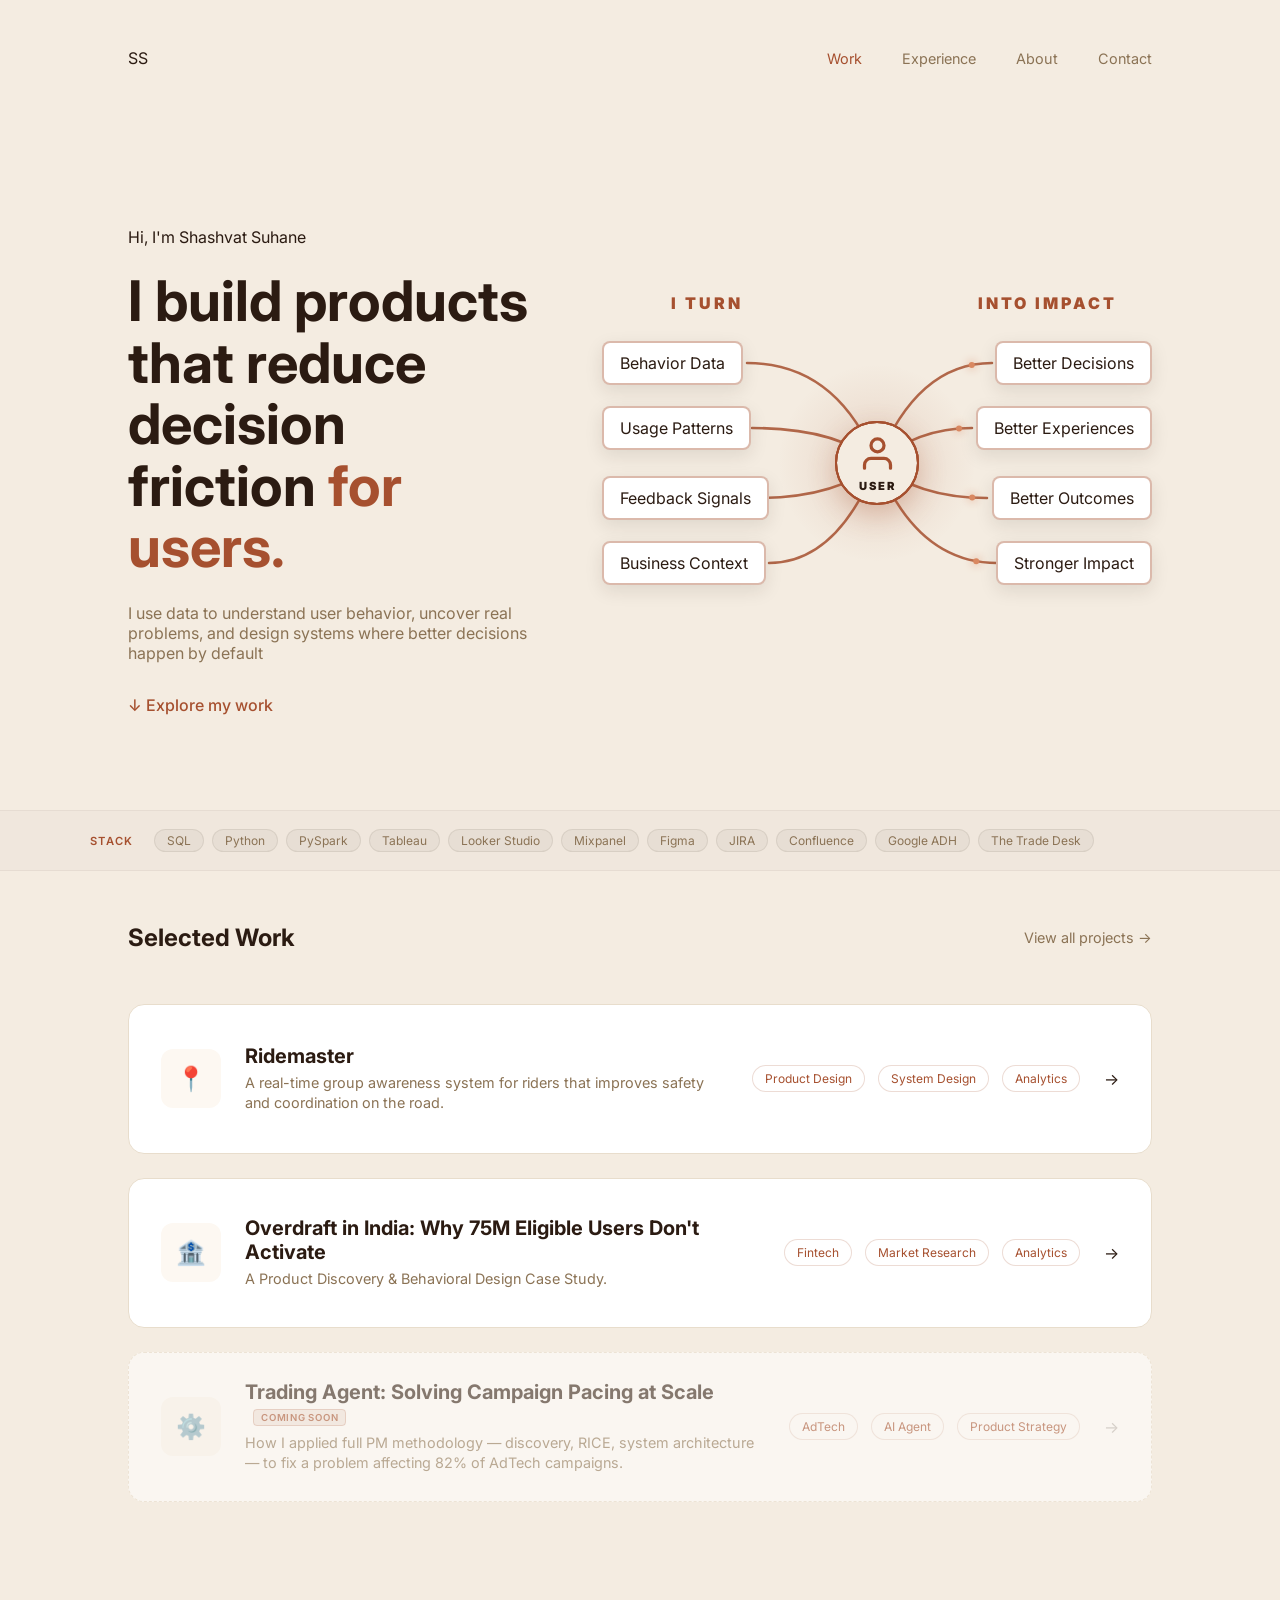
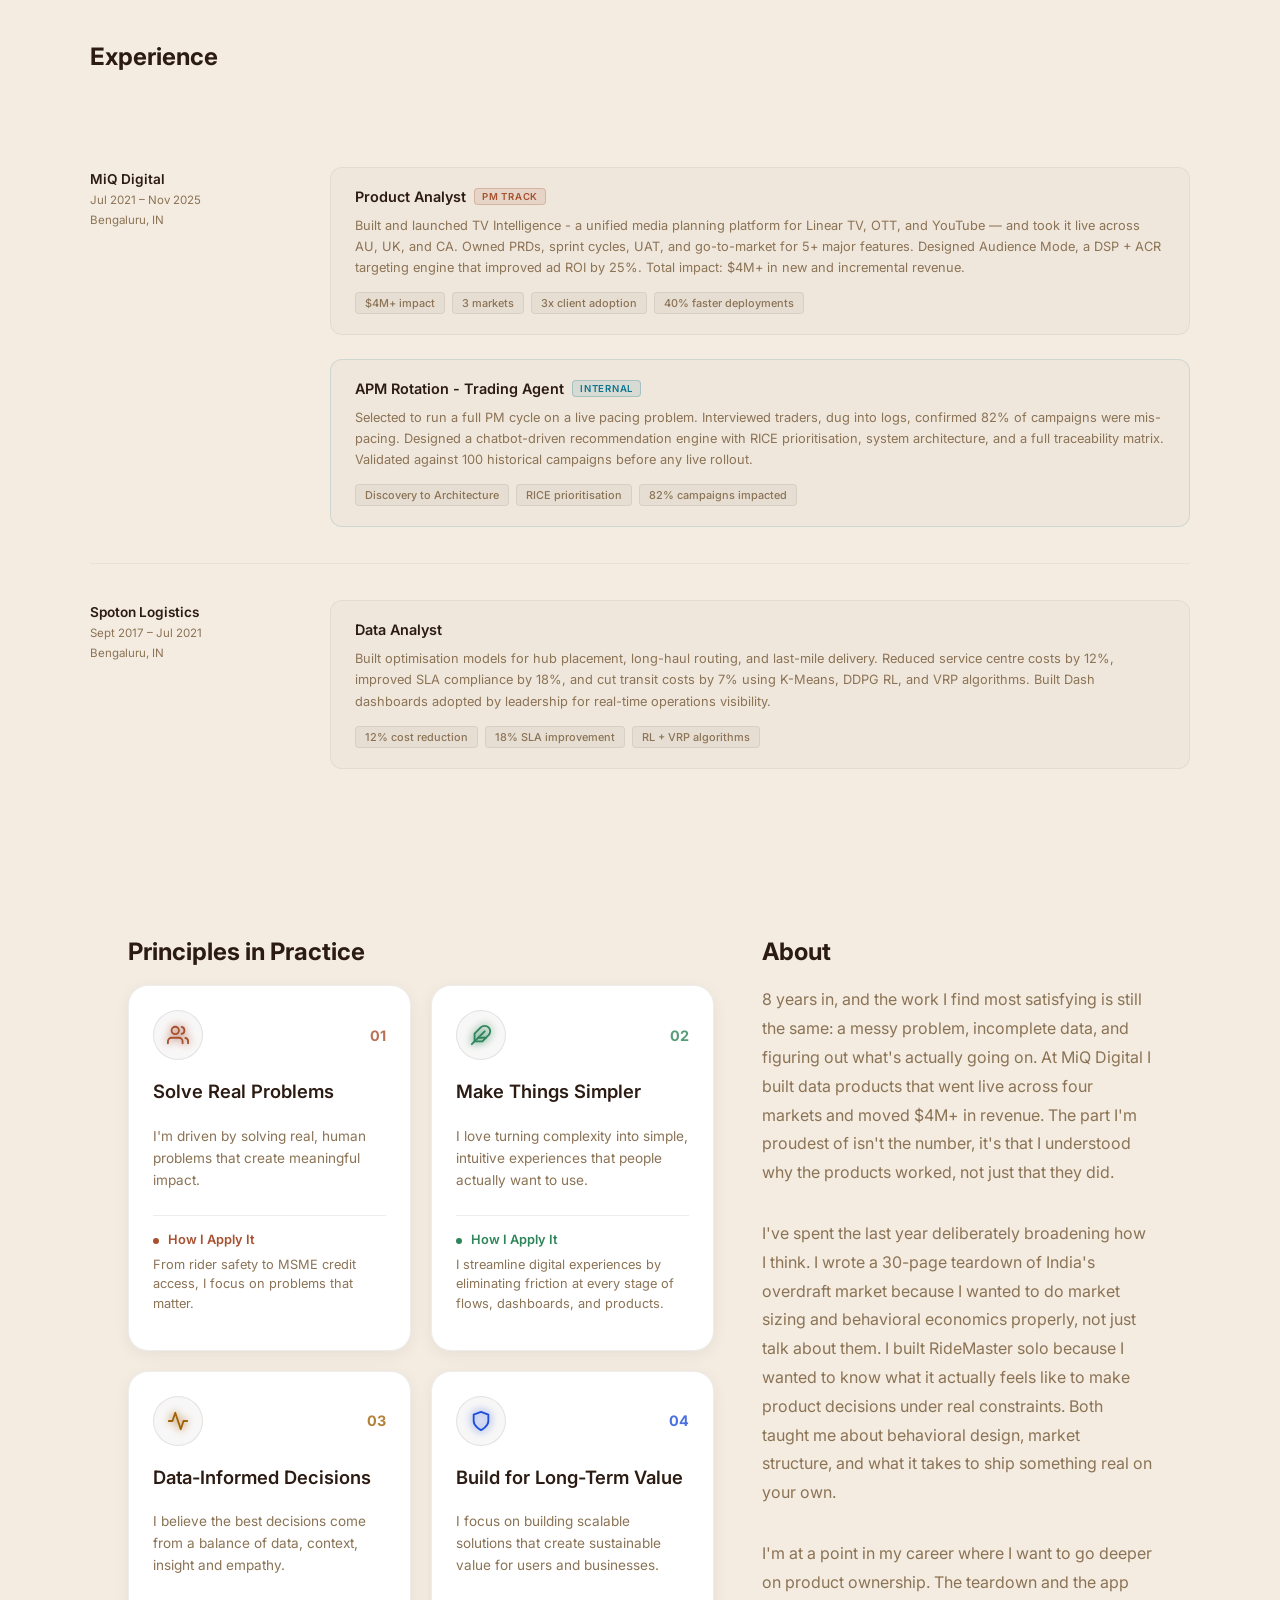
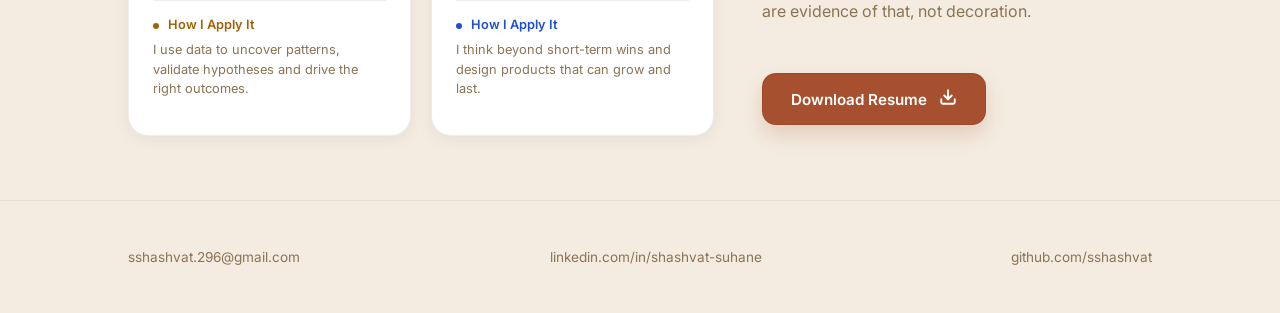
==== commit 59567f8e: "color tone fix" ====
--- a/index.html
+++ b/index.html
@@ -110,44 +110,44 @@
                         <path id="p8" d="M250,250 Q290,350 370,350" class="path-line"></path>
 
                         <!-- Particles: Left → Core -->
-                        <circle r="3" fill="#fff" class="particle">
+                        <circle r="3" fill="#D98861" class="particle">
                             <animateMotion dur="2s" repeatCount="indefinite" calcMode="linear">
                                 <mpath href="#p1"></mpath>
                             </animateMotion>
                         </circle>
-                        <circle r="3" fill="#fff" class="particle">
+                        <circle r="3" fill="#D98861" class="particle">
                             <animateMotion dur="2s" repeatCount="indefinite" calcMode="linear">
                                 <mpath href="#p2"></mpath>
                             </animateMotion>
                         </circle>
-                        <circle r="3" fill="#fff" class="particle">
+                        <circle r="3" fill="#D98861" class="particle">
                             <animateMotion dur="2s" repeatCount="indefinite" calcMode="linear">
                                 <mpath href="#p3"></mpath>
                             </animateMotion>
                         </circle>
-                        <circle r="3" fill="#fff" class="particle">
+                        <circle r="3" fill="#D98861" class="particle">
                             <animateMotion dur="2s" repeatCount="indefinite" calcMode="linear">
                                 <mpath href="#p4"></mpath>
                             </animateMotion>
                         </circle>
 
                         <!-- Particles: Core → Right -->
-                        <circle r="3" fill="#fff" class="particle">
+                        <circle r="3" fill="#D98861" class="particle">
                             <animateMotion dur="2s" repeatCount="indefinite" keyPoints="0;1" keyTimes="0;1" calcMode="linear">
                                 <mpath href="#p5"></mpath>
                             </animateMotion>
                         </circle>
-                        <circle r="3" fill="#fff" class="particle">
+                        <circle r="3" fill="#D98861" class="particle">
                             <animateMotion dur="2s" repeatCount="indefinite" keyPoints="0;1" keyTimes="0;1" calcMode="linear">
                                 <mpath href="#p6"></mpath>
                             </animateMotion>
                         </circle>
-                        <circle r="3" fill="#fff" class="particle">
+                        <circle r="3" fill="#D98861" class="particle">
                             <animateMotion dur="2s" repeatCount="indefinite" keyPoints="0;1" keyTimes="0;1" calcMode="linear">
                                 <mpath href="#p7"></mpath>
                             </animateMotion>
                         </circle>
-                        <circle r="3" fill="#fff" class="particle">
+                        <circle r="3" fill="#D98861" class="particle">
                             <animateMotion dur="2s" repeatCount="indefinite" keyPoints="0;1" keyTimes="0;1" calcMode="linear">
                                 <mpath href="#p8"></mpath>
                             </animateMotion>
@@ -427,7 +427,7 @@
          ============================================================ -->
     <div id="projectModal" class="modal">
         <div class="modal-content">
-            <span class="close-button">&times;</span>
+            <button class="close-button" aria-label="Close">&times;</button>
             <div id="modalBody"></div>
         </div>
     </div>
--- a/styles.css
+++ b/styles.css
@@ -24,11 +24,11 @@
    ============================================================ */
 
 :root {
-    --bg-color:       #050508;
-    --card-bg:        #0d0d12;
-    --text-primary:   #ffffff;
-    --text-secondary: #9494a3;
-    --accent-purple:  #8a63ff;
+    --bg-color:       #F4ECE1; 
+    --card-bg:        #FFFFFF; 
+    --text-primary:   #2B1B12; 
+    --text-secondary: #8B7355; 
+    --accent-purple:  #A6502F; 
 }
 
 
@@ -196,16 +196,15 @@
 
 .path-line {
     fill: none;
-    stroke: var(--accent-purple);
-    stroke-width: 1.5;
+    stroke: #A6502F;
+    stroke-width: 2.5;
     stroke-linecap: round;
-    opacity: 0.6;
-    filter: drop-shadow(0 0 3px rgba(138, 99, 255, 0.4));
+    opacity: 0.85;
 }
 
 .particle {
     animation: pulseFlow 2s infinite linear;
-    filter: drop-shadow(0 0 5px #fff); /* Light spark effect */
+    filter: drop-shadow(0 0 5px #D98861); /* Warm glowing spark effect */
 }
 
 /* Column headers — pinned above each node group */
@@ -257,18 +256,19 @@
 .node {
     position: absolute;
     transform: translateY(-50%); /* Centre-aligns node to its line-end */
-    background: #0d0d12;
-    border: 2px solid rgba(138, 99, 255, 0.4);
+    background: #FFFFFF;
+    border: 2px solid rgba(166, 80, 47, 0.4);
     padding: 10px 16px;
     border-radius: 8px;
     z-index: 110;
     white-space: nowrap;
+    box-shadow: 0 6px 18px rgba(43, 27, 18, 0.1);
 }
 
 .node:hover {
-    background: rgba(138, 99, 255, 0.15);
-    border-color: #8a63ff;
-    box-shadow: 0 0 20px rgba(138, 99, 255, 0.3);
+    background: rgba(166, 80, 47, 0.15);
+    border-color: #C1633D;
+    box-shadow: 0 0 20px rgba(166, 80, 47, 0.3);
     transform: translateY(-2px) scale(1.02);
 }
 
@@ -283,18 +283,6 @@
 .n6 { top: 215px; }
 .n7 { top: 285px; }
 .n8 { top: 350px; }
-
-/* Node icon */
-.node-svg {
-    width: 18px;
-    height: 18px;
-    margin-right: 12px;
-    stroke: var(--accent-purple);
-    stroke-width: 2;
-    /* Reduced from 5px to avoid glow bleed */
-    filter: drop-shadow(0 0 1.5px var(--accent-purple));
-}
-
 
 /* ============================================================
    7. DATA FLOW — USER CORE (Centre Element)
@@ -320,7 +308,7 @@
     position: absolute;
     width: 200px;
     height: 200px;
-    background: radial-gradient(circle, rgba(138, 99, 255, 0.15) 0%, transparent 70%);
+    background: radial-gradient(circle, rgba(166, 80, 47, 0.15) 0%, transparent 70%);
     z-index: -1;
 }
 
@@ -328,7 +316,7 @@
     font-size: 0.7rem;
     font-weight: 900;
     letter-spacing: 2px;
-    color: #ffffff;
+    color: #2B1B12;
     text-transform: uppercase;
     margin: 0;
     line-height: 1;
@@ -338,28 +326,12 @@
     transform: none;
 }
 
-.user-core .sub-label {
-    position: relative;
-    bottom: 25px;
-    left: 2%;
-    font-size: 0.5rem;
-    color: var(--text-secondary);
-    white-space: nowrap;
-    margin-top: 2px;
-}
-
-.user-icon {
-    font-size: 1.8rem;
-    z-index: 102;
-    filter: drop-shadow(0 0 8px rgba(138, 99, 255, 0.6));
-}
-
 .user-icon-circle {
     position: relative;
     width: 80px;
     height: 80px;
     background: var(--bg-color);
-    border: 2px solid var(--accent-purple);
+    border: 2.5px solid var(--accent-purple);
     border-radius: 50%;
     
     /* Flexbox settings */
@@ -371,7 +343,7 @@
     /* ADD THIS LINE to push the text down */
     gap: 8px; 
     
-    box-shadow: 0 0 20px rgba(138, 99, 255, 0.2);
+    box-shadow: 0 10px 28px rgba(166, 80, 47, 0.3);
 }
 .user-icon-svg {
     width: 75px;
@@ -379,7 +351,6 @@
     color: var(--accent-purple);
     stroke-width: 2;
     flex-shrink: 0;
-    filter: drop-shadow(0 0 5px rgba(138, 99, 255, 0.6));
 }
 
 /* Pulse rings */
@@ -387,15 +358,15 @@
     position: absolute;
     width: 100%;
     height: 100%;
-    border: 1px solid var(--accent-purple);
+    border: 2.5px solid var(--accent-purple);
     border-radius: 50%;
-    animation: ripple 4s linear infinite;
+    animation: ripple 2.4s ease-out infinite;
     animation-fill-mode: backwards; /* Start at 0% state immediately */
-    will-change: transform, opacity;
+    will-change: transform, opacity, border-width;
 }
 
 .pulse-ring.delay {
-    animation-delay: 2s;
+    animation-delay: 1.2s;
 }
 
 
@@ -404,8 +375,9 @@
    ============================================================ */
 
 @keyframes ripple {
-    0%   { transform: scale(1);   opacity: 0.6; }
-    100% { transform: scale(2.8); opacity: 0;   }
+    0%   { transform: scale(1);    opacity: 0.6; border-width: 2.5px; }
+    70%  { transform: scale(1.45); opacity: 0;   border-width: 0.5px; }
+    100% { transform: scale(1);    opacity: 0;   border-width: 0.5px; }
 }
 
 @keyframes pulseFlow {
@@ -440,7 +412,7 @@
 /* Project card */
 .project-card {
     background: var(--card-bg);
-    border: 1px solid #1a1a24;
+    border: 1px solid #E8DDCC;
     border-radius: 16px;
     padding: 1.5rem 2rem;
     display: flex;
@@ -465,7 +437,7 @@
 
 .proj-icon {
     font-size: 1.5rem;
-    background: #1a1a24;
+    background: #FDF8F2;
     padding: 15px;
     border-radius: 12px;
 }
@@ -497,12 +469,12 @@
 }
 
 .proj-tags span {
-    background: #16161f;
+    background: #FFFFFF;
     color: var(--accent-purple);
     padding: 5px 12px;
     border-radius: 20px;
     font-size: 0.75rem;
-    border: 1px solid rgba(138, 99, 255, 0.2);
+    border: 1px solid rgba(166, 80, 47, 0.2);
 }
 
 
@@ -537,7 +509,7 @@
 
 footer {
     padding: 3rem 10%;
-    border-top: 1px solid #1a1a24;
+    border-top: 1px solid #E8DDCC;
     text-align: center;
 }
 
@@ -565,20 +537,20 @@
     top: 0;
     width: 100%;
     height: 100%;
-    background-color: rgba(5, 5, 8, 0.95);
+    background-color: rgba(43, 27, 18, 0.95);
     backdrop-filter: blur(10px);
 }
 
 /* Modal window */
 .modal-content {
-    background-color: #0d0d12;
+    background-color: #FFFFFF;
     margin: 3vh auto;
     padding: 24px;
-    border: 1px solid rgba(138, 99, 255, 0.3);
+    border: 1px solid rgba(166, 80, 47, 0.3);
     width: 90%; 
     max-width: 1024px;
     border-radius: 24px;
-    color: white;
+    color: #2B1B12;
     height: 90vh;
     display: flex;
     flex-direction: column;
@@ -596,23 +568,27 @@
     top: 16px;
     font-size: 32px;
     cursor: pointer;
-    color: #8a63ff;
+    color: #C1633D;
     z-index: 999999;
     line-height: 1;
     transition: color 0.2s;
+    background: none;
+    border: none;
+    padding: 0;
+    font-family: inherit;
 }
 
 .close-button:hover {
-    color: #ffffff;
+    color: #2B1B12;
 }
 
 /* Resource link button */
 .resource-btn {
     padding: 10px 18px;
-    background: #16161e;
-    border: 1px solid #222;
+    background: #FFFFFF;
+    border: 1px solid #E8DDCC;
     border-radius: 10px;
-    color: #fff;
+    color: #2B1B12;
     text-decoration: none;
     font-size: 0.85rem;
     font-weight: 500;
@@ -621,14 +597,14 @@
 
 .resource-btn:hover {
     border-color: var(--accent-purple);
-    background: rgba(138, 99, 255, 0.1);
+    background: rgba(166, 80, 47, 0.1);
 }
 
 /* UX placeholder (mobile phone shape) */
 ux-placeholder {
     aspect-ratio: 9/16;
-    background: #1a1a24;
-    border: 1px dashed #333;
+    background: #FDF8F2;
+    border: 1px dashed #E8DDCC;
     border-radius: 16px;
     display: flex;
     align-items: center;
@@ -658,25 +634,27 @@
 
 /* Philosophy card */
 .p-card {
-    background: #0d0d12;
-    border: 1px solid rgba(255, 255, 255, 0.05);
+    background: #FFFFFF;
+    border: 1px solid rgba(43, 27, 18, 0.08);
     border-radius: 20px;
     padding: 24px;
     display: flex;
     flex-direction: column;
-    transition: transform 0.3s ease, border-color 0.3s ease;
+    box-shadow: 0 4px 16px rgba(43, 27, 18, 0.06);
+    transition: transform 0.3s ease, border-color 0.3s ease, box-shadow 0.3s ease;
 }
 
 .p-card:hover {
+    box-shadow: 0 10px 28px rgba(43, 27, 18, 0.1);
     border-color: var(--accent);
     transform: translateY(-5px);
 }
 
 /* Per-card colour tokens */
-.p-card.purple { --accent: #8a63ff; }
-.p-card.green  { --accent: #4ade80; }
-.p-card.orange { --accent: #fb923c; }
-.p-card.blue   { --accent: #3b82f6; }
+.p-card.purple { --accent: #A6502F; }
+.p-card.green  { --accent: #2F855A; }
+.p-card.orange { --accent: #A16207; }
+.p-card.blue   { --accent: #1D4ED8; }
 
 /* Card header row */
 .p-header {
@@ -690,8 +668,8 @@
 .p-icon {
     width: 48px;
     height: 48px;
-    background: rgba(255, 255, 255, 0.03);
-    border: 1px solid rgba(255, 255, 255, 0.1);
+    background: rgba(43, 27, 18, 0.03);
+    border: 1px solid rgba(43, 27, 18, 0.1);
     border-radius: 50%;
     display: flex;
     align-items: center;
@@ -716,12 +694,12 @@
 .p-card h3 {
     margin: 0 0 10px 0;
     font-size: 1.15rem;
-    color: #ffffff;
+    color: #2B1B12;
     font-weight: 600;
 }
 
 .p-desc {
-    color: #9494a3;
+    color: #8B7355;
     font-size: 0.85rem;
     line-height: 1.6;
     margin-bottom: 24px;
@@ -730,7 +708,7 @@
 
 /* "How I apply it" footer */
 .p-apply {
-    border-top: 1px solid rgba(255, 255, 255, 0.08);
+    border-top: 1px solid rgba(43, 27, 18, 0.08);
     padding-top: 16px;
     font-size: 0.8rem;
     color: var(--accent);
@@ -749,7 +727,7 @@
 }
 
 .p-apply p {
-    color: #d1d1d1;
+    color: #8B7355;
     font-weight: 400;
     margin-top: 8px;
     line-height: 1.5;
@@ -767,22 +745,22 @@
     gap: 12px;
     margin-top: 1rem;
     padding: 14px 28px;
-    background: #8a63ff; /* Brand purple */
-    color: #fff;
+    background: #A6502F; /* Brand terracotta */
+    color: #FFFFFF;
     text-decoration: none;
     font-weight: 600;
     font-size: 0.95rem;
     border-radius: 14px;
     /* Spring easing */
     transition: all 0.4s cubic-bezier(0.175, 0.885, 0.32, 1.275);
-    border: 1px solid rgba(255, 255, 255, 0.1);
-    box-shadow: 0 10px 20px rgba(138, 99, 255, 0.2);
+    border: 1px solid rgba(43, 27, 18, 0.1);
+    box-shadow: 0 10px 20px rgba(166, 80, 47, 0.2);
 }
 
 .resume-btn:hover {
     transform: translateY(-5px);
-    background: #9b7aff; /* Slightly lighter purple */
-    box-shadow: 0 15px 30px rgba(138, 99, 255, 0.4);
+    background: #8B3F22; /* Deeper terracotta on hover */
+    box-shadow: 0 15px 30px rgba(166, 80, 47, 0.4);
 }
 
 .resume-btn:hover .btn-icon {
@@ -829,8 +807,8 @@
         height: 100vh;
         width: 70%;
         max-width: 280px;
-        background: #0a0a0f;
-        border-left: 1px solid #1a1a24;
+        background: #FFFFFF;
+        border-left: 1px solid #E8DDCC;
         flex-direction: column;
         align-items: flex-start;
         gap: 0;
@@ -847,7 +825,7 @@
 
     #navMenu li {
         width: 100%;
-        border-bottom: 1px solid rgba(255,255,255,0.05);
+        border-bottom: 1px solid rgba(43, 27, 18,0.05);
     }
 
     #navMenu a {
@@ -858,40 +836,41 @@
 
     /* 1. Layout Fundamentals */
     .hero {
-        flex-direction: column;
-        padding: 80px 20px 40px; /* Space for the fixed header */
-        gap: 60px;
+        flex-direction: column !important;
+        padding: 60px 20px 20px !important; /* Tightened top/bottom margins */
+        gap: 20px !important;               /* Reduced from 60px to bring text closer to diagram */
+        min-height: auto !important;         /* REMOVES THE 70VH GAPING HOLE */
     }
 
     .hero-text {
-        text-align: center;
-        max-width: 100%;
+        text-align: center !important;
+        max-width: 100% !important;
     }
 
     .hero h1 {
-        font-size: 2.4rem;
-        margin: 1rem 0;
+        font-size: 2.4rem !important;
+        margin: 1rem 0 !important;
     }
 
     /* 2. Flow Container */
     .data-flow-container {
-        height: auto !important;
-        padding: 40px 0 !important;
+        height: 240px !important;           /* Pulled down to perfectly frame the scaled box footprint */
         display: flex !important;
         justify-content: center !important;
         align-items: center !important;
+        overflow: visible !important;
         width: 100% !important;
+        margin: 0 !important;
     }
 
     .flow-inner-box {
-        width: 100% !important;
-        max-width: 320px !important; /* SNUG FIT FOR PHONES */
-        height: auto !important;
-        display: flex !important;
-        flex-direction: column !important;
-        align-items: center !important;
-        gap: 20px !important; /* CREATES DYNAMIC GAP BETWEEN SECTIONS */
+        width: 550px !important;  
+        /* CHANGED: Shifted from 500px down to remove empty structural whitespace grids */
+        height: 400px !important; 
         position: relative !important;
+        margin: 0 auto !important;
+        transform: scale(0.58) !important; 
+        transform-origin: center center !important; 
     }
 
     /* Single vertical connecting line via pseudo-element */
@@ -910,71 +889,81 @@
             transparent
         );
         z-index: 0;
-        opacity: 0.3;
+        opacity: 0.4;
     }
 
     .column-header {
-        position: static !important;
-        transform: none !important;
-        text-align: center !important;
+        position: absolute !important;
         font-size: 0.85rem !important;
-        letter-spacing: 2px !important;
-        margin-bottom: 4px !important;
+        letter-spacing: 4px !important;
         display: block !important;
-        width: 100% !important;
-    }
-
-    .left-header { order: 1; }
-    .nodes.left  { order: 2; }
-    .user-core   { order: 3; }
-    .right-header{ order: 4; margin-top: 15px !important; }
+    }
+
+    .left-header  { left: 6% !important;  top: 100px !important; text-align: left !important; }
+    .right-header { right: 3% !important; top: 100px !important; text-align: right !important; }
+    /* .nodes.left  { order: 2; }
     .nodes.right { order: 5; }
+    
+    .user-core   { order: 3; } */
+    
+    
 
     /* 3. Node Adjustments */
     /* 3. Stack node containers cleanly */
-    .nodes.left,
+    .nodes.left {
+        position: absolute !important;
+        width: 100% !important; /* Opens up the full space so cards can move anywhere */
+        height: 100% !important;
+        top: 0 !important;
+        left: 0 !important;
+        right: auto !important;
+        display: block !important;
+    }
+
     .nodes.right {
-        position: static !important;
-        display: flex !important;
-        flex-direction: column !important;
-        gap: 12px !important;
-        width: 100% !important;
-        z-index: 2 !important;
+        position: absolute !important;
+        width: 100% !important; /* Opens up the full space so cards can move anywhere */
+        height: 100% !important;
+        top: 0 !important;
+        left: 0 !important;
+        right: auto !important;
+        display: block !important;
     }
 
     .node {
-        position: static !important;
-        transform: none !important;
-        width: 100% !important;
-        text-align: center !important; /* CENTER TEXT FOR MOBILE BALANCE */
-        background: #0d0d12 !important;
-        padding: 12px 16px !important;
-        font-size: 0.88rem !important;
-        border: 1px solid rgba(138, 99, 255, 0.3) !important;
-        box-shadow: 0 4px 15px rgba(0, 0, 0, 0.4) !important;
+        position: absolute !important;
+        max-width: 150px !important; /* Caps growth so long labels can't collide with the user circle */
+        white-space: normal !important; /* Allow wrapping instead of overflowing past the cap */
         box-sizing: border-box !important;
-        display: flex !important;
-        justify-content: center !important;
-        align-items: center !important;
-    }
-
-    .node-svg {
-        width: 16px;
-        height: 16px;
-    }
+        transform: translateY(-50%) !important; /* Re-locks smooth center tracking */
+        
+        /* Clears out default desktop pinning so you can move things left or right freely */
+        left: auto !important;
+        right: auto !important; 
+    }
+
+    .nodes.left .node { left: 0 !important; right: auto !important; text-align: right !important; }
+    .nodes.right .node { right: 0 !important; left: auto !important; text-align: left !important; }
+
+    /* Re-align specific node row heights */
+    .nodes.left .n1 { top: 150px !important; left: -92px !important; }
+    .nodes.left .n2 { top: 215px !important; left: -96px !important; }
+    .nodes.left .n3 { top: 285px !important; left: -96px !important; }
+    .nodes.left .n4 { top: 350px !important; left: -96px !important; }
+
+    /* Right Group (INTO IMPACT) — Prefixed with parent class to beat specificity rule blocks */
+    .nodes.right .n5 { top: 150px !important; right: -90px !important; }
+    .nodes.right .n6 { top: 215px !important; right: -90px !important; }
+    .nodes.right .n7 { top: 285px !important; right: -90px !important; }
+    .nodes.right .n8 { top: 350px !important; right: -90px !important; }
 
     /* 5. FIX THE COLLISION: Make user core static so it sits cleanly in the middle of the stack */
     .user-core {
-        position: relative !important;
-        top: auto !important;
-        left: auto !important;
-        transform: none !important;
-        margin: 20px 0 !important; /* GIVES BREATHING ROOM ABOVE AND BELOW */
-        z-index: 100 !important;
-        display: flex !important;
-        flex-direction: column !important;
-        align-items: center !important;
-        justify-content: center !important;
+        position: absolute !important;
+        top: 250px !important;
+        left: 50% !important;
+        transform: translate(-50%, -50%) !important;
+        margin: 0 !important;
     }
 
     /* Keep background glow circles centered */
@@ -984,12 +973,14 @@
     }
 
     @keyframes ripple {
-        0%   { transform: scale(1);   opacity: 0.6; }
-        100% { transform: scale(1.8); opacity: 0;   }
+        0%   { transform: scale(1);    opacity: 0.6; border-width: 2.5px; }
+        70%  { transform: scale(1.45); opacity: 0;   border-width: 0.5px; }
+        100% { transform: scale(1);    opacity: 0;   border-width: 0.5px; }
     }
     
 
-    /* 6. Hide SVG lines — replaced by CSS ::before line */
+    /* 6. Hide SVG curves on mobile — coordinates no longer match the repositioned nodes;
+          the simple ::before connector line above handles this instead */
     .flow-lines {
         display: none !important;
     }
@@ -1115,9 +1106,9 @@
    ============================================================ */
 .skills-strip {
     padding: 18px 60px;
-    border-top: 1px solid rgba(255,255,255,0.05);
-    border-bottom: 1px solid rgba(255,255,255,0.05);
-    background: rgba(255,255,255,0.02);
+    border-top: 1px solid rgba(43, 27, 18,0.05);
+    border-bottom: 1px solid rgba(43, 27, 18,0.05);
+    background: rgba(43, 27, 18,0.02);
 }
 .skills-inner {
     display: flex;
@@ -1132,7 +1123,7 @@
     font-weight: 600;
     letter-spacing: 0.12em;
     text-transform: uppercase;
-    color: #8a63ff;
+    color: #A6502F;
     white-space: nowrap;
 }
 .skills-pills {
@@ -1142,17 +1133,17 @@
 }
 .skills-pills span {
     font-size: 0.75rem;
-    color: #9ca3af;
-    background: rgba(255,255,255,0.04);
-    border: 1px solid rgba(255,255,255,0.08);
+    color: #8B7355;
+    background: rgba(43, 27, 18,0.04);
+    border: 1px solid rgba(43, 27, 18,0.08);
     border-radius: 20px;
     padding: 3px 12px;
     transition: all 0.2s ease;
 }
 .skills-pills span:hover {
-    color: #fff;
-    border-color: rgba(138,99,255,0.4);
-    background: rgba(138,99,255,0.08);
+    color: #2B1B12;
+    border-color: rgba(166, 80, 47,0.4);
+    background: rgba(166, 80, 47,0.08);
 }
 
 /* ============================================================
@@ -1165,16 +1156,16 @@
 }
 .project-card--soon:hover {
     transform: none !important;
-    border-color: rgba(255,255,255,0.1) !important;
+    border-color: rgba(43, 27, 18,0.1) !important;
 }
 .coming-soon-badge {
     font-size: 0.6rem;
     font-weight: 600;
     letter-spacing: 0.08em;
     text-transform: uppercase;
-    background: rgba(138,99,255,0.15);
-    color: #8a63ff;
-    border: 1px solid rgba(138,99,255,0.3);
+    background: rgba(166, 80, 47,0.15);
+    color: #A6502F;
+    border: 1px solid rgba(166, 80, 47,0.3);
     border-radius: 4px;
     padding: 2px 7px;
     margin-left: 8px;
@@ -1210,15 +1201,15 @@
 .exp-company {
     font-size: 0.85rem;
     font-weight: 600;
-    color: #fff;
+    color: #2B1B12;
 }
 .exp-tenure {
     font-size: 0.72rem;
-    color: #6b7280;
+    color: #8B7355;
 }
 .exp-location {
     font-size: 0.72rem;
-    color: #6b7280;
+    color: #8B7355;
 }
 .exp-right {
     display: flex;
@@ -1226,25 +1217,25 @@
     gap: 24px;
 }
 .exp-role-block {
-    background: rgba(255,255,255,0.02);
-    border: 1px solid rgba(255,255,255,0.06);
+    background: rgba(43, 27, 18,0.02);
+    border: 1px solid rgba(43, 27, 18,0.06);
     border-radius: 12px;
     padding: 20px 24px;
     transition: border-color 0.2s ease;
 }
 .exp-role-block:hover {
-    border-color: rgba(138,99,255,0.25);
+    border-color: rgba(166, 80, 47,0.25);
 }
 .exp-role-block--rotation {
-    border-color: rgba(20,184,166,0.15);
+    border-color: rgba(14, 116, 144,0.15);
 }
 .exp-role-block--rotation:hover {
-    border-color: rgba(20,184,166,0.35);
+    border-color: rgba(14, 116, 144,0.35);
 }
 .exp-role {
     font-size: 0.9rem;
     font-weight: 600;
-    color: #f3f4f6;
+    color: #2B1B12;
     margin: 0 0 10px 0;
     display: flex;
     align-items: center;
@@ -1256,20 +1247,20 @@
     font-weight: 600;
     letter-spacing: 0.08em;
     text-transform: uppercase;
-    background: rgba(138,99,255,0.12);
-    color: #8a63ff;
-    border: 1px solid rgba(138,99,255,0.25);
+    background: rgba(166, 80, 47,0.12);
+    color: #A6502F;
+    border: 1px solid rgba(166, 80, 47,0.25);
     border-radius: 4px;
     padding: 2px 7px;
 }
 .exp-tag--teal {
-    background: rgba(20,184,166,0.1);
-    color: #2dd4bf;
-    border-color: rgba(20,184,166,0.25);
+    background: rgba(14, 116, 144,0.1);
+    color: #0E7490;
+    border-color: rgba(14, 116, 144,0.25);
 }
 .exp-desc {
     font-size: 0.8rem;
-    color: #9ca3af;
+    color: #8B7355;
     line-height: 1.65;
     margin: 0 0 14px 0;
 }
@@ -1281,15 +1272,15 @@
 .exp-highlights span {
     font-size: 0.68rem;
     font-weight: 500;
-    color: #d1d5db;
-    background: rgba(255,255,255,0.04);
-    border: 1px solid rgba(255,255,255,0.08);
+    color: #8B7355;
+    background: rgba(43, 27, 18,0.04);
+    border: 1px solid rgba(43, 27, 18,0.08);
     border-radius: 4px;
     padding: 3px 9px;
 }
 .exp-divider {
     height: 1px;
-    background: rgba(255,255,255,0.05);
+    background: rgba(43, 27, 18,0.05);
     margin: 0 0;
 }
 
